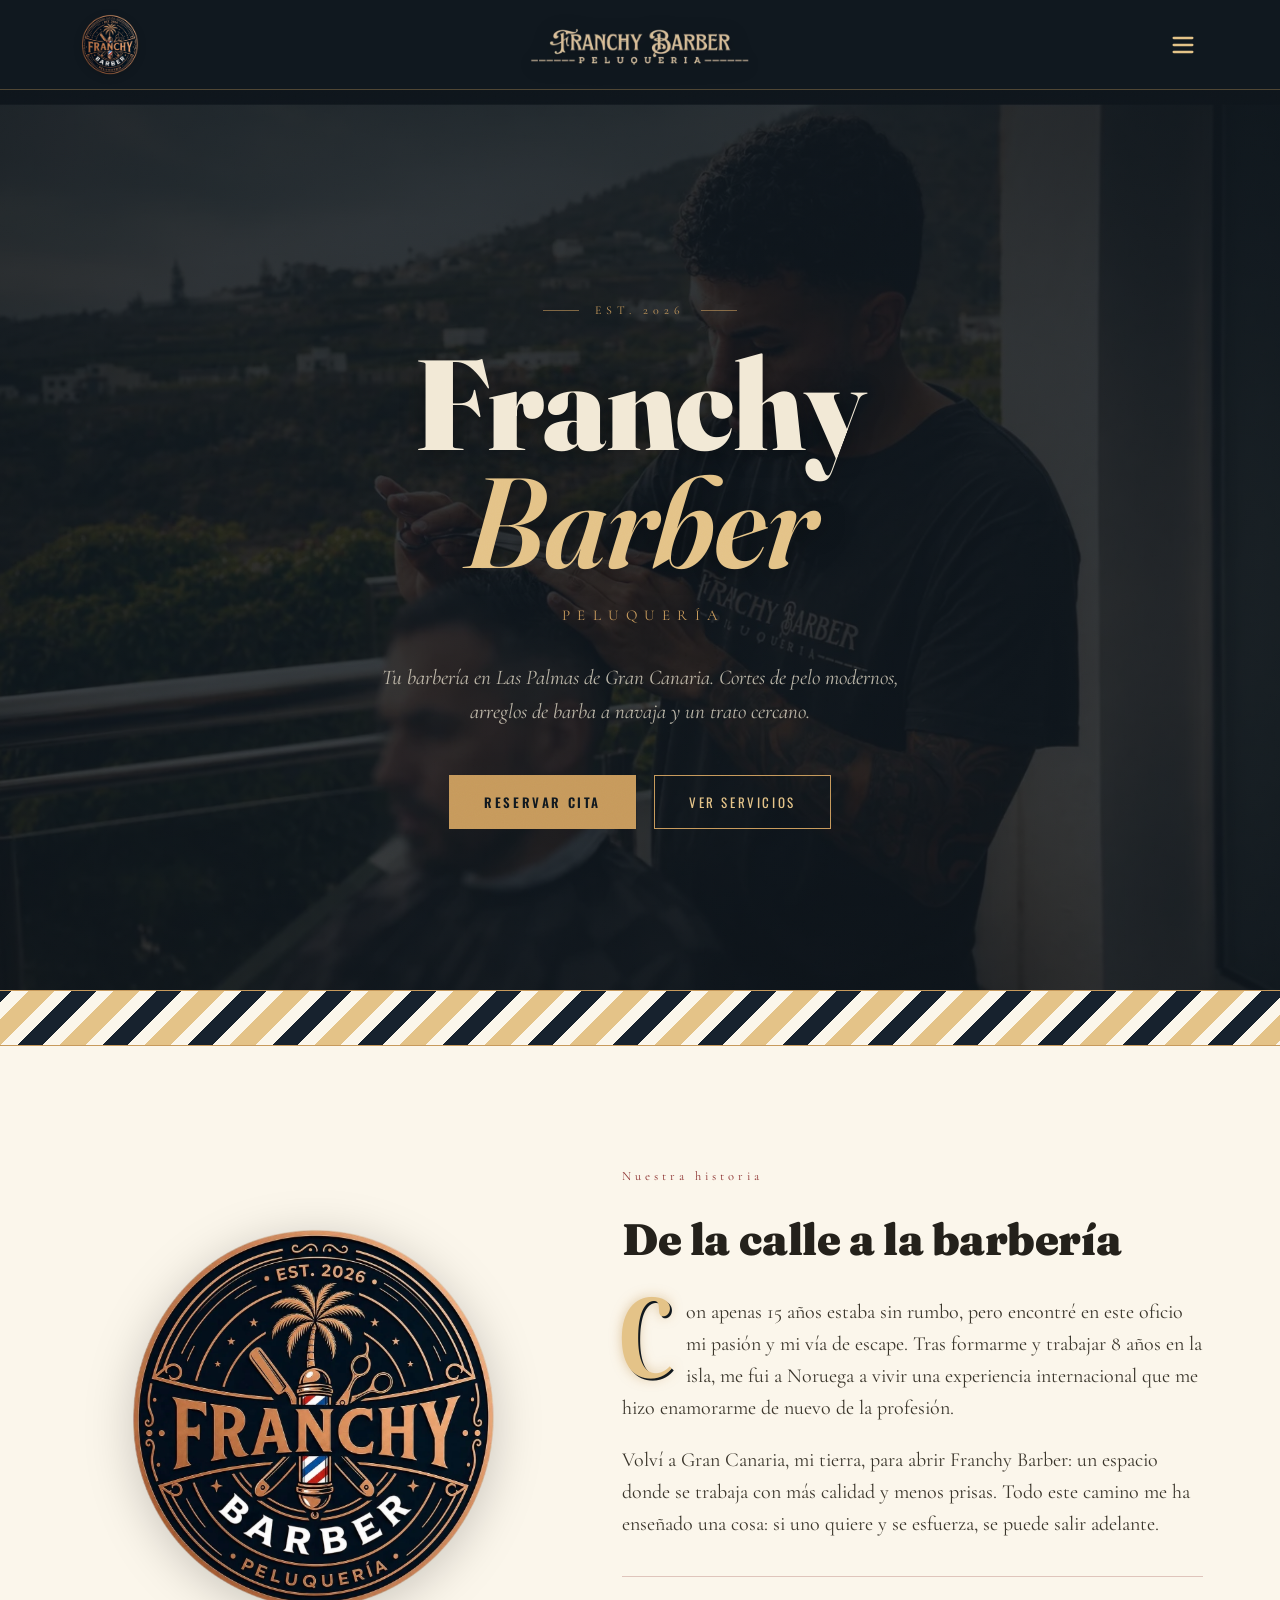
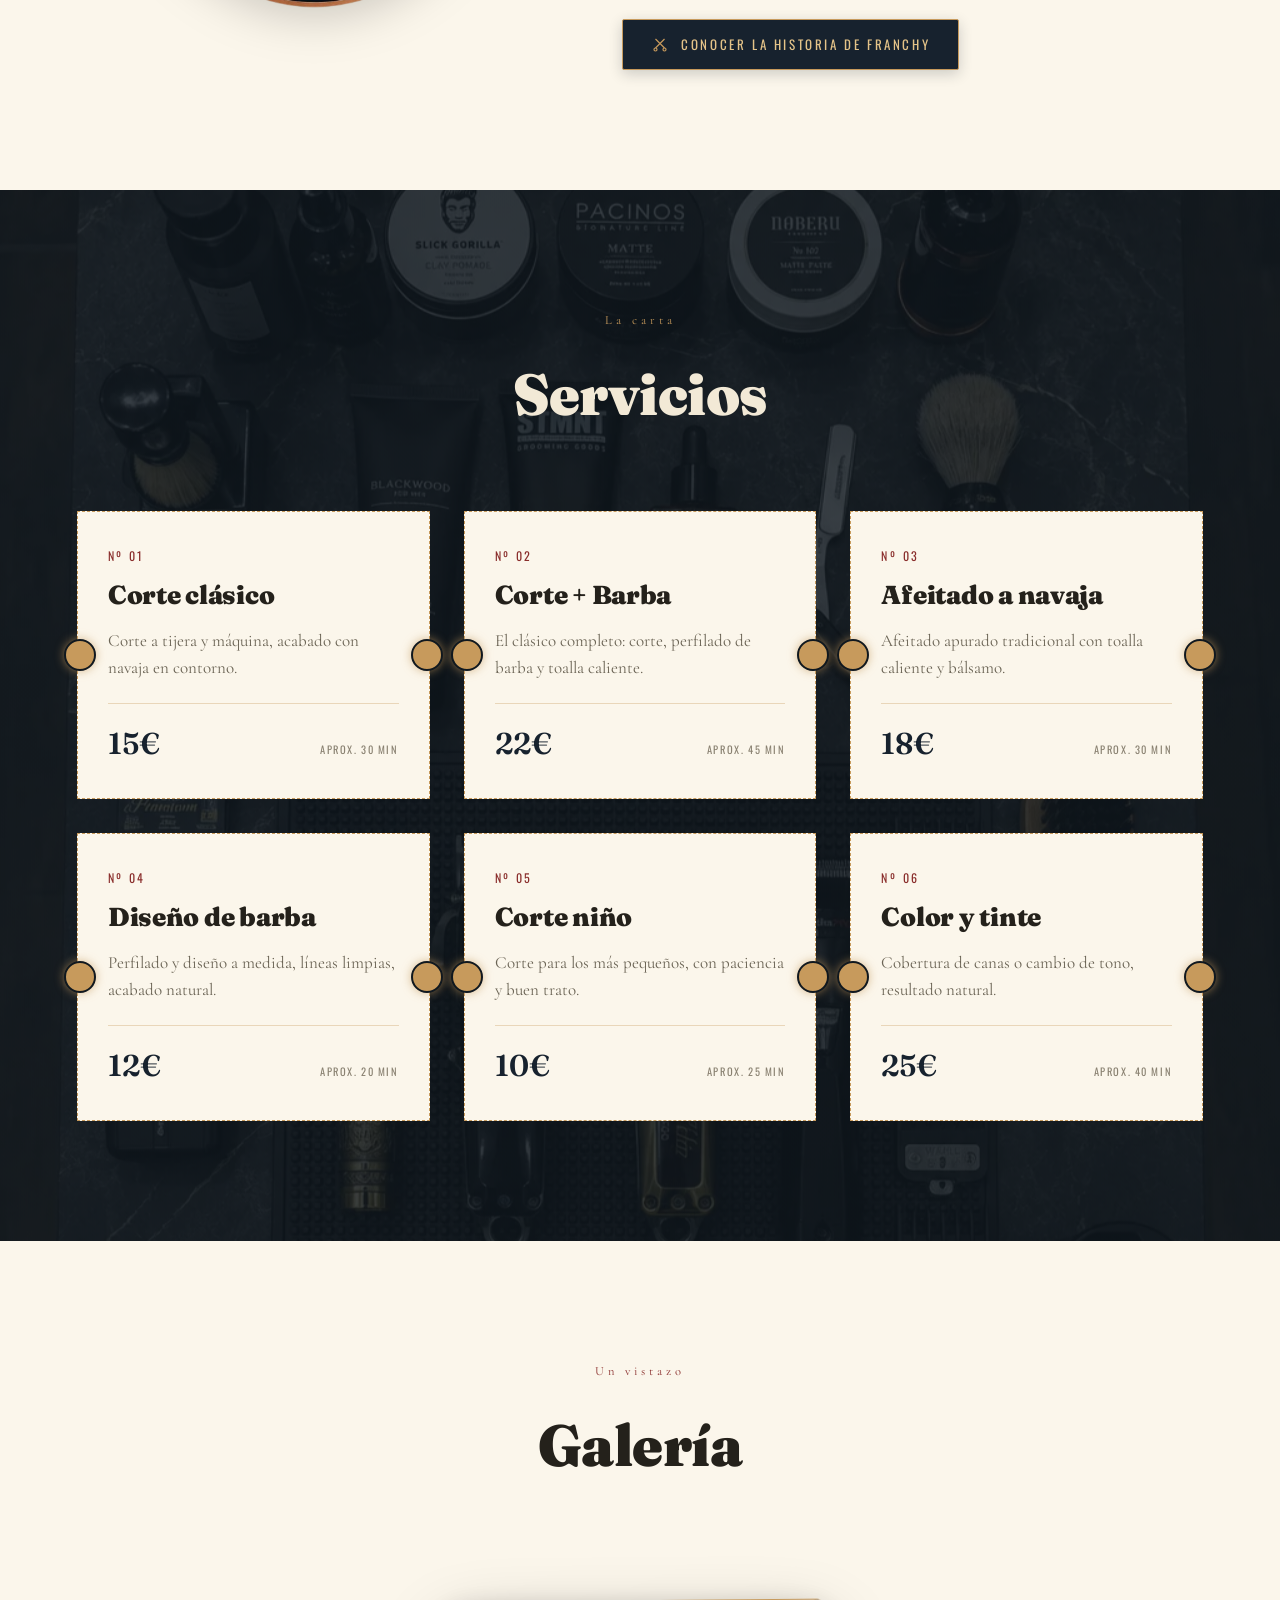
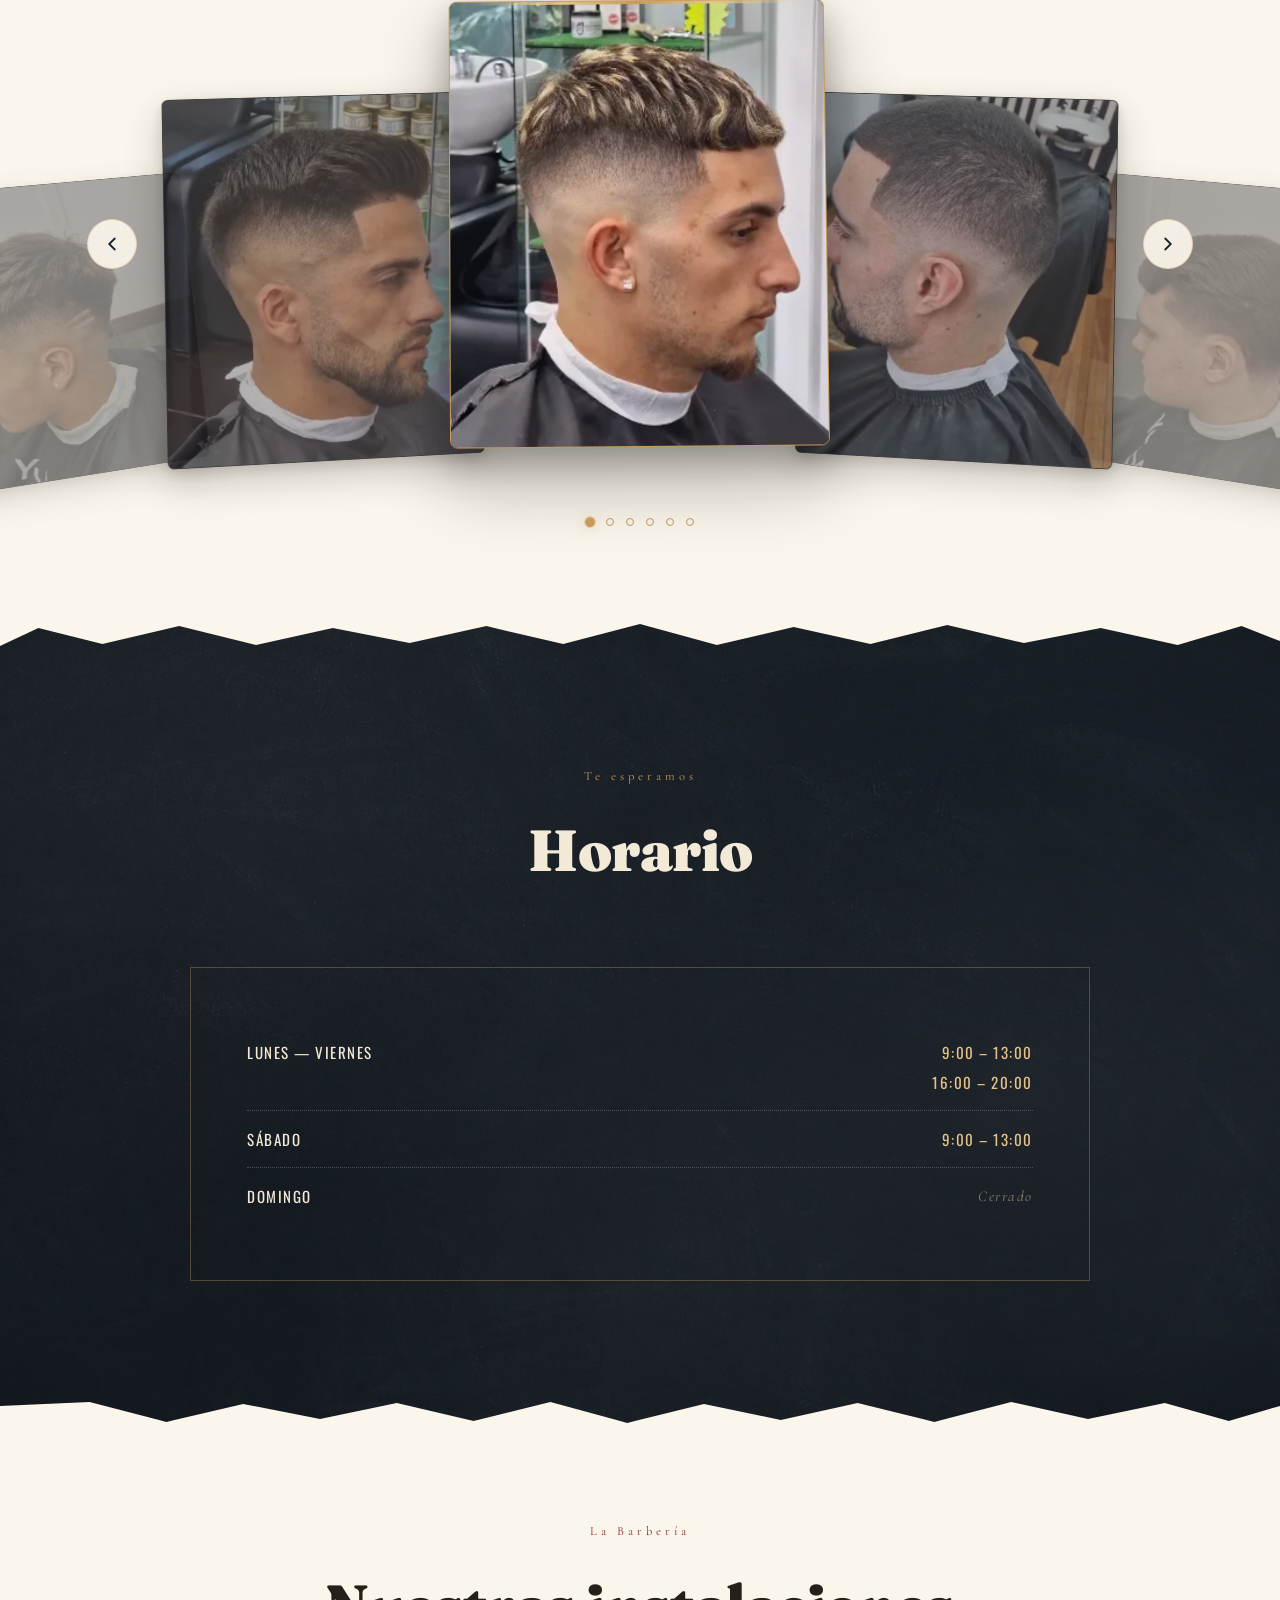
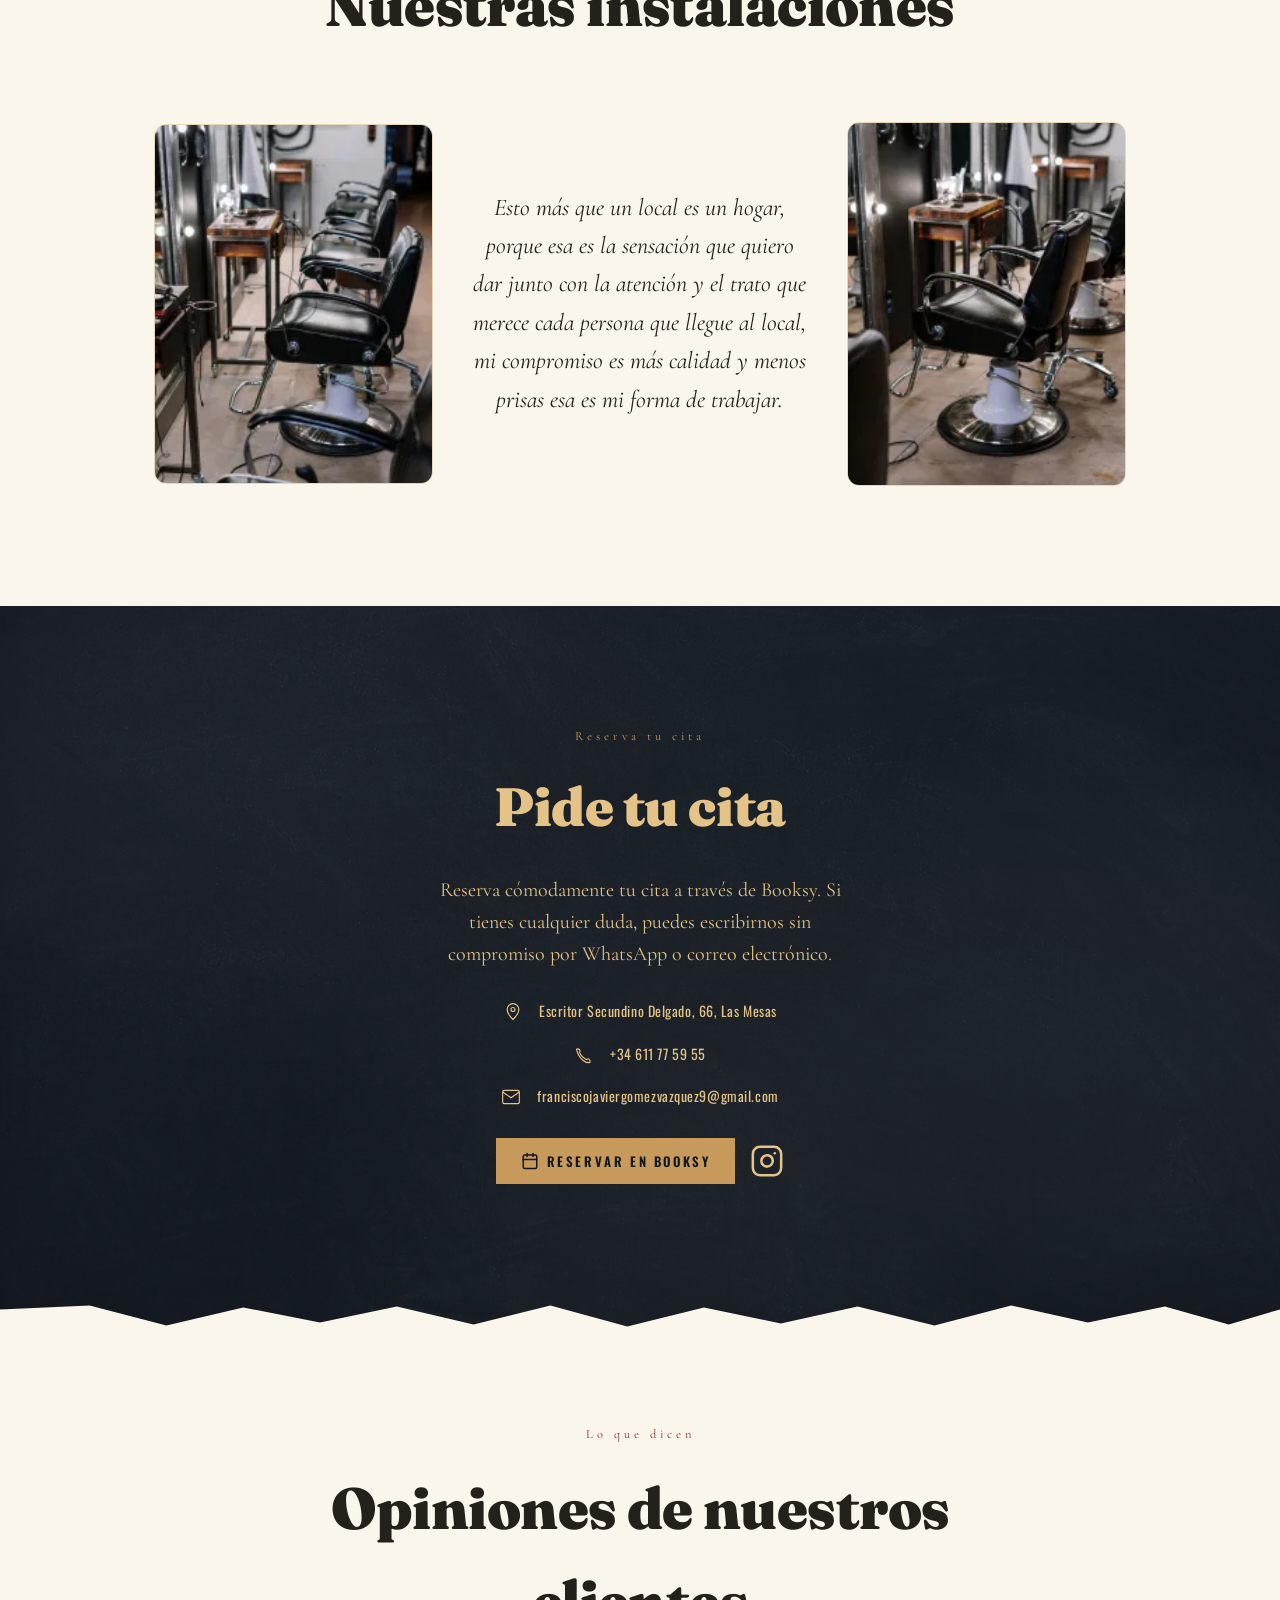
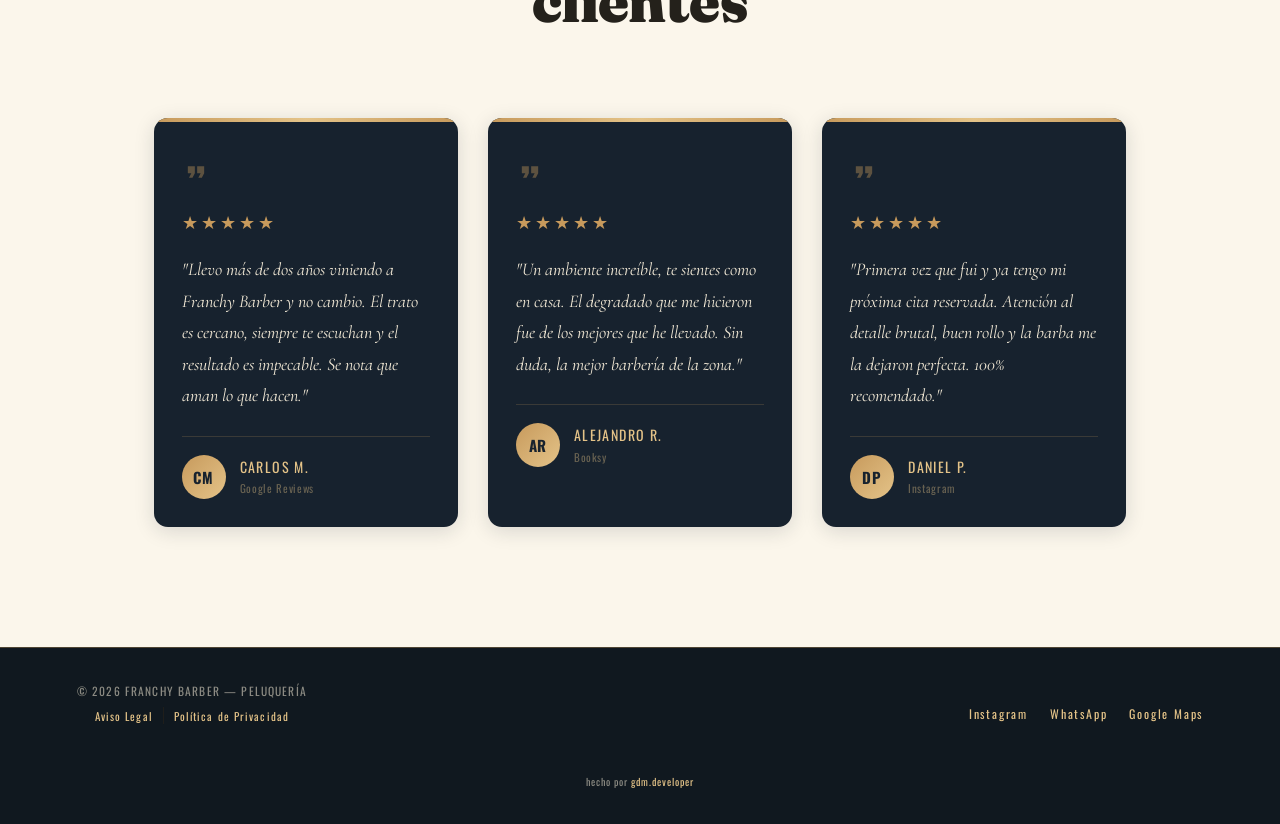
==== index.html @ 607e42ca "Update contact text to properly mention Booksy, WhatsApp and Email" ====
<!DOCTYPE html>
<html lang="es">
<head>
<meta charset="UTF-8">
<meta name="viewport" content="width=device-width, initial-scale=1.0">
<title>Franchy Barber — Peluquería</title>
<link rel="icon" type="image/webp" href="img/logo.webp">
<link rel="preconnect" href="https://fonts.googleapis.com">
<link href="https://fonts.googleapis.com/css2?family=Fraunces:ital,opsz,wght@0,9..144,400;0,9..144,600;0,9..144,900;1,9..144,600&family=Oswald:wght@400;500;600;700&family=Cormorant+Garamond:ital,wght@0,400;0,500;0,600;1,400&family=Berkshire+Swash&family=Pinyon+Script&display=swap" rel="stylesheet">
<link rel="stylesheet" href="css/styles.css">
</head>
<body>

<header>
  <div class="header-left">
    <a href="#" class="logo-link">
      <img src="img/logo.webp" alt="Franchy Barber Logo" class="header-logo">
    </a>
  </div>
  <div class="header-center">
    <img src="img/letrero.webp" alt="Franchy Barber" class="header-letrero">
  </div>
  <div class="header-right">
    <nav class="desktop-nav">
      <ul>
        <li><a href="#nosotros">Nosotros</a></li>
        <li><a href="historia.html">Historia</a></li>
        <li><a href="#servicios">Servicios</a></li>
        <li><a href="#galeria">Galería</a></li>
        <li><a href="#horario">Horario</a></li>
        <li><a href="https://franchybarber.booksy.com/a/" target="_blank" class="nav-cta">Reservar</a></li>
      </ul>
    </nav>
    <button class="nav-toggle" aria-label="Abrir menú">
      <svg class="hamburger-icon" viewBox="0 0 24 24" fill="none" stroke="currentColor" stroke-width="2" stroke-linecap="round">
        <line class="line-top" x1="4" y1="6" x2="20" y2="6"></line>
        <line class="line-mid" x1="4" y1="12" x2="20" y2="12"></line>
        <line class="line-bot" x1="4" y1="18" x2="20" y2="18"></line>
      </svg>
    </button>
  </div>
</header>

<div class="mobile-menu-overlay">
  <nav class="mobile-menu-nav">
    <ul>
      <li><a href="#">Inicio</a></li>
      <li><a href="#nosotros">Nosotros</a></li>
      <li><a href="historia.html">Historia</a></li>
      <li><a href="#servicios">Servicios</a></li>
      <li><a href="#galeria">Galería</a></li>
      <li><a href="#horario">Horario</a></li>
      <li><a href="https://franchybarber.booksy.com/a/" target="_blank" class="nav-cta">Reservar</a></li>
    </ul>
  </nav>
</div>

<!-- HERO -->
<section class="hero chalk-bg">
  <div class="est">EST. 2026</div>
  <h1>Franchy<br><em>Barber</em></h1>
  <p class="sub">PELUQUERÍA</p>
  <p class="hero-tagline">Tu barbería en Las Palmas de Gran Canaria. Cortes de pelo modernos, arreglos de barba a navaja y un trato cercano.</p>
  <div class="hero-ctas">
    <a href="https://franchybarber.booksy.com/a/" target="_blank" class="btn btn-solid">Reservar cita</a>
    <a href="#servicios" class="btn btn-outline">Ver servicios</a>
  </div>
</section>

<div class="pole-divider" role="presentation"></div>

<!-- NOSOTROS -->
<section id="nosotros">
  <div class="about-wrap">
    <div class="badge-circle">
      <img src="img/logo.webp" alt="Franchy Barber Logo" class="about-logo">
    </div>
    <div class="about-text">
      <span class="eyebrow">Nuestra historia</span>
      <h2 style="font-size:clamp(30px,4vw,44px); margin-bottom:22px; color:var(--ink);">De la calle a la barbería</h2>
      <p>Con apenas 15 años estaba sin rumbo, pero encontré en este oficio mi pasión y mi vía de escape. Tras formarme y trabajar 8 años en la isla, me fui a Noruega a vivir una experiencia internacional que me hizo enamorarme de nuevo de la profesión.</p>
      <p>Volví a Gran Canaria, mi tierra, para abrir Franchy Barber: un espacio donde se trabaja con más calidad y menos prisas. Todo este camino me ha enseñado una cosa: si uno quiere y se esfuerza, se puede salir adelante.</p>
      <div class="about-cta-wrap">
        <a href="historia.html" class="btn btn-barber">
          <svg viewBox="0 0 24 24" fill="none" stroke="currentColor" stroke-width="1.6"><path d="M6 4 L18 16 M18 4 L6 16" /><circle cx="6" cy="18" r="2"/><circle cx="18" cy="18" r="2"/></svg>
          Conocer la Historia de Franchy
        </a>
      </div>
    </div>
  </div>
</section>


<!-- SERVICIOS -->
<section id="servicios" class="on-navy">
  <div class="servicios-parallax-bg"></div>
  <div class="section-head">
    <span class="eyebrow">La carta</span>
    <h2>Servicios</h2>
  </div>
  <div class="services-grid">

    <div class="ticket">
      <span class="num">Nº 01</span>
      <h3>Corte clásico</h3>
      <p>Corte a tijera y máquina, acabado con navaja en contorno.</p>
      <div class="price"><span class="amount">15€</span><span class="from">Aprox. 30 min</span></div>
    </div>

    <div class="ticket">
      <span class="num">Nº 02</span>
      <h3>Corte + Barba</h3>
      <p>El clásico completo: corte, perfilado de barba y toalla caliente.</p>
      <div class="price"><span class="amount">22€</span><span class="from">Aprox. 45 min</span></div>
    </div>

    <div class="ticket">
      <span class="num">Nº 03</span>
      <h3>Afeitado a navaja</h3>
      <p>Afeitado apurado tradicional con toalla caliente y bálsamo.</p>
      <div class="price"><span class="amount">18€</span><span class="from">Aprox. 30 min</span></div>
    </div>

    <div class="ticket">
      <span class="num">Nº 04</span>
      <h3>Diseño de barba</h3>
      <p>Perfilado y diseño a medida, líneas limpias, acabado natural.</p>
      <div class="price"><span class="amount">12€</span><span class="from">Aprox. 20 min</span></div>
    </div>

    <div class="ticket">
      <span class="num">Nº 05</span>
      <h3>Corte niño</h3>
      <p>Corte para los más pequeños, con paciencia y buen trato.</p>
      <div class="price"><span class="amount">10€</span><span class="from">Aprox. 25 min</span></div>
    </div>

    <div class="ticket">
      <span class="num">Nº 06</span>
      <h3>Color y tinte</h3>
      <p>Cobertura de canas o cambio de tono, resultado natural.</p>
      <div class="price"><span class="amount">25€</span><span class="from">Aprox. 40 min</span></div>
    </div>

  </div>
</section>

<!-- GALERÍA — CARRUSEL 3D DIAGONAL -->
<section id="galeria">
  <div class="section-head">
    <span class="eyebrow">Un vistazo</span>
    <h2>Galería</h2>
  </div>
  <div class="carousel-wrapper">
    <div class="carousel-scene">
      <!-- Reemplaza cada src con la ruta de tu imagen real -->
      <div class="carousel-card"><div class="card-inner"><img src="img/1.webp" alt="Corte degradado profesional"></div></div>
      <div class="carousel-card"><div class="card-inner"><img src="img/2.webp" alt="Afeitado clásico a navaja"></div></div>
      <div class="carousel-card"><div class="card-inner"><img src="img/3.webp" alt="Interior de la barbería"></div></div>
      <div class="carousel-card"><div class="card-inner"><img src="img/4.webp" alt="Trabajo de tijera y peine"></div></div>
      <div class="carousel-card"><div class="card-inner"><img src="img/5.webp" alt="Herramientas de barbero"></div></div>
      <div class="carousel-card"><div class="card-inner"><img src="img/6.webp" alt="Tratamiento con toalla caliente"></div></div>
    </div>
    <button class="carousel-btn carousel-prev" aria-label="Imagen anterior">
      <svg viewBox="0 0 24 24" fill="none" stroke="currentColor" stroke-width="2" stroke-linecap="round"><polyline points="15 18 9 12 15 6"/></svg>
    </button>
    <button class="carousel-btn carousel-next" aria-label="Imagen siguiente">
      <svg viewBox="0 0 24 24" fill="none" stroke="currentColor" stroke-width="2" stroke-linecap="round"><polyline points="9 6 15 12 9 18"/></svg>
    </button>
    <div class="carousel-dots"></div>
  </div>
</section>

<!-- HORARIO -->
<section id="horario" class="bg-pizarra on-navy">
  <div class="section-head">
    <span class="eyebrow">Te esperamos</span>
    <h2>Horario</h2>
  </div>
  <div class="board-wrap">
    <div class="board-row">
      <span class="day">Lunes — Viernes</span>
      <div class="time-slots">
        <span class="time">9:00 – 13:00</span>
        <span class="time">16:00 – 20:00</span>
      </div>
    </div>
    <div class="board-row">
      <span class="day">Sábado</span>
      <div class="time-slots">
        <span class="time">9:00 – 13:00</span>
      </div>
    </div>
    <div class="board-row closed">
      <span class="day">Domingo</span>
      <div class="time-slots">
        <span class="time">Cerrado</span>
      </div>
    </div>
  </div>
</section>

<!-- INSTALACIONES -->
<section id="instalaciones">
  <div class="section-head">
    <span class="eyebrow">La Barbería</span>
    <h2>Nuestras instalaciones</h2>
  </div>
  <div class="instalaciones-wrap-three-col">
    <div class="instalaciones-img-wrapper">
      <img src="img/local1.webp" alt="Instalaciones de la barbería - Vista 1" loading="lazy">
    </div>
    <div class="instalaciones-text-col">
      <p class="instalaciones-text">
        Esto más que un local es un hogar, porque esa es la sensación que quiero dar junto con la atención y el trato que merece cada persona que llegue al local, mi compromiso es más calidad y menos prisas esa es mi forma de trabajar.
      </p>
    </div>
    <div class="instalaciones-img-wrapper">
      <img src="img/local2.webp" alt="Instalaciones de la barbería - Vista 2" loading="lazy">
    </div>
  </div>
</section>

<!-- CONTACTO -->
<section id="contacto" class="bg-pizarra on-navy">
  <div class="contact-wrap centered-contact">
    <div class="contact-info">
      <span class="eyebrow">Reserva tu cita</span>
      <h2>Pide tu cita</h2>
      <p>Reserva cómodamente tu cita a través de Booksy. Si tienes cualquier duda, puedes escribirnos sin compromiso por WhatsApp o correo electrónico.</p>
      <ul class="contact-list">
        <li>
          <svg viewBox="0 0 24 24" fill="none" stroke="currentColor" stroke-width="1.4"><path d="M12 21 C12 21, 5 14, 5 9 A7 7 0 0 1 19 9 C19 14, 12 21, 12 21 Z"/><circle cx="12" cy="9" r="2.4"/></svg>
          <a href="https://www.google.com/maps/search/?api=1&query=Escritor+Secundino+Delgado,+66,+Las+Mesas,+Las+Palmas+de+Gran+Canaria" target="_blank" rel="noopener">Escritor Secundino Delgado, 66, Las Mesas</a>
        </li>
        <li>
          <svg viewBox="0 0 24 24" fill="none" stroke="currentColor" stroke-width="1.4"><path d="M3 5 C3 5, 5 4, 7 6 C8 7, 6 9, 7 10 C8 12, 12 16, 14 17 C15 18, 17 16, 18 17 C20 19, 19 21, 19 21 C15 22, 6 18, 3 5 Z"/></svg>
          <a href="tel:+34611775955">+34 611 77 59 55</a>
        </li>
        <li>
          <svg viewBox="0 0 24 24" fill="none" stroke="currentColor" stroke-width="1.4"><rect x="2" y="4" width="20" height="16" rx="2"/><path d="M2 6 L12 13 L22 6"/></svg>
          <a href="mailto:franciscojaviergomezvazquez9@gmail.com">franciscojaviergomezvazquez9@gmail.com</a>
        </li>
      </ul>
      <div class="contact-actions">
        <a href="https://franchybarber.booksy.com/a/" target="_blank" class="btn btn-solid">
          <svg viewBox="0 0 24 24" fill="none" stroke="currentColor" stroke-width="2" stroke-linecap="round" stroke-linejoin="round"><rect x="3" y="4" width="18" height="18" rx="2" ry="2"/><line x1="16" y1="2" x2="16" y2="6"/><line x1="8" y1="2" x2="8" y2="6"/><line x1="3" y1="10" x2="21" y2="10"/></svg>
          Reservar en Booksy
        </a>
        <a href="https://instagram.com/franchybarberr" target="_blank" class="contact-ig-link" aria-label="Instagram">
          <svg viewBox="0 0 24 24" fill="none" stroke="currentColor" stroke-width="1.8" stroke-linecap="round" stroke-linejoin="round"><rect x="2" y="2" width="20" height="20" rx="5" ry="5"/><path d="M16 11.37A4 4 0 1 1 12.63 8 4 4 0 0 1 16 11.37z"/><line x1="17.5" y1="6.5" x2="17.51" y2="6.5"/></svg>
        </a>
      </div>
    </div>
  </div>
</section>

<!-- OPINIONES -->
<section id="opiniones">
  <div class="section-head">
    <span class="eyebrow">Lo que dicen</span>
    <h2>Opiniones de nuestros clientes</h2>
  </div>
  <div class="reviews-grid">

    <div class="review-card">
      <div class="review-card-stripe"></div>
      <div class="review-quote-icon">
        <svg viewBox="0 0 24 24" fill="currentColor"><path d="M6 17h3l2-4V7H5v6h3zm8 0h3l2-4V7h-6v6h3z"/></svg>
      </div>
      <div class="review-stars">★★★★★</div>
      <p class="review-text">"Llevo más de dos años viniendo a Franchy Barber y no cambio. El trato es cercano, siempre te escuchan y el resultado es impecable. Se nota que aman lo que hacen."</p>
      <div class="review-footer">
        <div class="review-avatar">CM</div>
        <div>
          <span class="review-author">Carlos M.</span>
          <span class="review-source">Google Reviews</span>
        </div>
      </div>
    </div>

    <div class="review-card">
      <div class="review-card-stripe"></div>
      <div class="review-quote-icon">
        <svg viewBox="0 0 24 24" fill="currentColor"><path d="M6 17h3l2-4V7H5v6h3zm8 0h3l2-4V7h-6v6h3z"/></svg>
      </div>
      <div class="review-stars">★★★★★</div>
      <p class="review-text">"Un ambiente increíble, te sientes como en casa. El degradado que me hicieron fue de los mejores que he llevado. Sin duda, la mejor barbería de la zona."</p>
      <div class="review-footer">
        <div class="review-avatar">AR</div>
        <div>
          <span class="review-author">Alejandro R.</span>
          <span class="review-source">Booksy</span>
        </div>
      </div>
    </div>

    <div class="review-card">
      <div class="review-card-stripe"></div>
      <div class="review-quote-icon">
        <svg viewBox="0 0 24 24" fill="currentColor"><path d="M6 17h3l2-4V7H5v6h3zm8 0h3l2-4V7h-6v6h3z"/></svg>
      </div>
      <div class="review-stars">★★★★★</div>
      <p class="review-text">"Primera vez que fui y ya tengo mi próxima cita reservada. Atención al detalle brutal, buen rollo y la barba me la dejaron perfecta. 100% recomendado."</p>
      <div class="review-footer">
        <div class="review-avatar">DP</div>
        <div>
          <span class="review-author">Daniel P.</span>
          <span class="review-source">Instagram</span>
        </div>
      </div>
    </div>

  </div>
</section>


<footer>
  <div class="footer-legal">
    <p>© 2026 FRANCHY BARBER — PELUQUERÍA</p>
    <div class="legal-links">
      <a href="aviso-legal.html">Aviso Legal</a> | 
      <a href="privacidad.html">Política de Privacidad</a>
    </div>
  </div>
  <div class="social-row">
    <a href="https://instagram.com/franchybarberr" target="_blank">Instagram</a>
    <a href="#">WhatsApp</a>
    <a href="#">Google Maps</a>
  </div>
  <p class="credit">hecho por <a href="https://guillediaz6.github.io/portfolio" target="_blank">gdm.developer</a></p>
</footer>
<script src="js/main.js"></script>
</body>
</html>
---- css/styles.css ----
:root{
    --navy: #17222E;
    --navy-deep: #10181F;
    --cream: #F2E9D6;
    --paper: #FBF6EB;
    --gold: #C79A5C;
    --gold-light: #E4C388;
    --red: #8A2E2C;
    --ink: #24211B;
    --line: rgba(199,154,92,0.35);
  }

  *{box-sizing:border-box; margin:0; padding:0;}

  html {
    scroll-behavior: smooth;
    overflow-x: hidden;
    width: 100%;
    max-width: 100vw;
  }

  body {
    background: var(--paper);
    color: var(--ink);
    font-family: 'Cormorant Garamond', serif;
    font-size: 19px;
    line-height: 1.6;
    overflow-x: hidden;
    overflow-wrap: break-word;
    width: 100%;
    max-width: 100vw;
  }

  h1,h2,h3, .display{
    font-family:'Fraunces', serif;
    font-weight:900;
    letter-spacing:-0.01em;
  }

  .label{
    font-family:'Oswald', sans-serif;
    text-transform:uppercase;
    letter-spacing:0.28em;
    font-weight:500;
  }

  a{color:inherit; text-decoration:none;}

  img{max-width:100%; display:block;}

  /* ===================== TEXTURE ===================== */
  .chalk-bg{
    background-color:var(--navy);
    background-image:
      radial-gradient(ellipse at 20% 20%, rgba(255,255,255,0.035), transparent 45%),
      radial-gradient(ellipse at 80% 60%, rgba(255,255,255,0.03), transparent 50%),
      radial-gradient(ellipse at 50% 90%, rgba(255,255,255,0.025), transparent 40%);
    position:relative;
  }
  .chalk-bg::before{
    content:"";
    position:absolute; inset:0;
    background-image:url("data:image/svg+xml,%3Csvg xmlns='http://www.w3.org/2000/svg' width='200' height='200'%3E%3Cfilter id='n'%3E%3CfeTurbulence type='fractalNoise' baseFrequency='0.9' numOctaves='2' stitchTiles='stitch'/%3E%3C/filter%3E%3Crect width='100%25' height='100%25' filter='url(%23n)' opacity='0.05'/%3E%3C/svg%3E");
    pointer-events:none;
    mix-blend-mode:overlay;
  }

  /* ===================== NAV ===================== */
  header {
    position: relative;
    display: flex;
    justify-content: space-between;
    align-items: center;
    padding: 12px 6vw;
    background: rgba(16, 24, 31, 1);
    border-bottom: 1px solid var(--line);
  }
  .header-left {
    display: flex;
    align-items: center;
    justify-content: flex-start;
  }
  .header-logo {
    height: 65px;
    width: auto;
    object-fit: contain;
    filter: drop-shadow(0 2px 4px rgba(0,0,0,0.15));
  }
  .header-center {
    position: absolute;
    left: 50%;
    top: 50%;
    transform: translate(-50%, -50%);
    display: flex;
    align-items: center;
    justify-content: center;
    pointer-events: none;
    z-index: 10;
  }
  .header-letrero {
    height: 270px;
    width: auto;
    object-fit: contain;
    filter: drop-shadow(0 4px 10px rgba(0,0,0,0.35));
  }
  .header-right {
    display: flex;
    align-items: center;
    justify-content: flex-end;
  }
  .desktop-nav {
    display: none;
  }
  nav ul {
    list-style: none;
    display: flex;
    gap: 28px;
    align-items: center;
  }
  nav a {
    font-family: 'Oswald', sans-serif;
    font-size: 12.5px;
    letter-spacing: 0.18em;
    text-transform: uppercase;
    color: var(--cream);
    opacity: 0.85;
    position: relative;
    padding-bottom: 4px;
    transition: opacity 0.25s ease;
  }
  nav a::after {
    content: "";
    position: absolute; left: 0; right: 0; bottom: 0;
    height: 1px; background: var(--gold);
    transform: scaleX(0); transform-origin: left;
    transition: transform .25s ease;
  }
  nav a:hover { opacity: 1; }
  nav a:hover::after { transform: scaleX(1); }
  .nav-cta {
    border: 1px solid var(--gold);
    padding: 8px 18px;
    color: var(--gold-light) !important;
    font-size: 12px !important;
  }
  
  .nav-toggle {
    display: flex;
    background: none;
    border: none;
    cursor: pointer;
    color: var(--gold-light);
    padding: 6px;
    align-items: center;
    justify-content: center;
    transition: color 0.3s ease;
    z-index: 110;
  }
  .nav-toggle:hover {
    color: var(--gold);
  }
  .hamburger-icon {
    width: 28px;
    height: 28px;
  }
  .hamburger-icon line {
    transition: transform 0.3s ease, opacity 0.3s ease;
    transform-origin: center;
  }
  .nav-toggle.active .line-top {
    transform: translateY(6px) rotate(45deg);
  }
  .nav-toggle.active .line-mid {
    opacity: 0;
  }
  .nav-toggle.active .line-bot {
    transform: translateY(-6px) rotate(-45deg);
  }

  /* Mobile menu overlay */
  .mobile-menu-overlay {
    position: fixed;
    top: 0; left: 0; width: 100%; height: 100vh;
    background: rgba(16, 24, 31, 0.98);
    z-index: 105;
    display: flex;
    flex-direction: column;
    align-items: center;
    justify-content: center;
    opacity: 0;
    visibility: hidden;
    transition: opacity 0.4s ease, visibility 0.4s ease;
  }
  .mobile-menu-overlay.active {
    opacity: 1;
    visibility: visible;
  }
  .mobile-menu-nav ul {
    list-style: none;
    text-align: center;
    display: flex;
    flex-direction: column;
    gap: 28px;
  }
  .mobile-menu-nav a {
    font-family: 'Fraunces', serif;
    font-size: 28px;
    font-weight: 600;
    color: var(--cream);
    letter-spacing: 0.05em;
    transition: color 0.3s ease, transform 0.3s ease;
    display: inline-block;
  }
  .mobile-menu-nav a:hover {
    color: var(--gold);
    transform: scale(1.05);
  }
  .mobile-menu-nav .nav-cta {
    border: 1px solid var(--gold);
    padding: 10px 28px;
    font-family: 'Oswald', sans-serif;
    font-size: 14px !important;
    letter-spacing: 0.2em;
    color: var(--gold-light) !important;
  }
  body.menu-open {
    overflow: hidden;
  }

  /* ===================== HERO ===================== */
  .hero{
    min-height:100vh;
    display:flex; flex-direction:column;
    align-items:center; justify-content:center;
    text-align:center;
    padding:140px 6vw 90px;
    position:relative;
    background-image: linear-gradient(to bottom, rgba(16, 24, 31, 0.88), rgba(16, 24, 31, 0.82)), url('../img/nuevaportada.webp') !important;
    background-size: cover !important;
    background-position: center !important;
    background-repeat: no-repeat !important;
  }
  .hero .est{
    color:var(--gold);
    font-size:12px;
    letter-spacing:0.4em;
    margin-bottom:26px;
    display:flex; align-items:center; gap:16px;
  }
  .hero .est::before, .hero .est::after{
    content:"";
    width:36px; height:1px; background:var(--gold);
    opacity:0.6;
  }
  .hero-palm{
    width:120px; height:120px;
    margin-bottom:10px;
    color:var(--gold);
    opacity:0.9;
  }
  .hero h1{
    color:var(--cream);
    font-size:clamp(52px, 10vw, 128px);
    line-height:0.92;
    text-shadow:0 2px 24px rgba(0,0,0,0.4);
  }
  .hero h1 em{
    font-style:italic;
    font-weight:600;
    color:var(--gold-light);
  }
  .hero .sub{
    margin-top:22px;
    color:var(--gold);
    font-size:15px;
    letter-spacing:0.5em;
    padding-left:0.5em;
  }
  .hero-tagline{
    max-width:520px;
    margin:34px auto 0;
    color:rgba(242,233,214,0.75);
    font-size:21px;
    font-style:italic;
  }
  .hero-ctas{
    margin-top:46px;
    display:flex; gap:18px; flex-wrap:wrap; justify-content:center;
  }
  .btn{
    font-family:'Oswald', sans-serif;
    font-size:13px;
    letter-spacing:0.2em;
    text-transform:uppercase;
    padding:16px 34px;
    display:inline-block;
    transition:all .25s ease;
    border:1px solid transparent;
  }
  .btn-solid{
    background:var(--gold);
    color:var(--navy-deep);
    font-weight:600;
  }
  .btn-solid:hover{background:var(--gold-light);}
  .btn-outline{
    border-color:var(--gold);
    color:var(--gold-light);
  }
  .btn-outline:hover{background:rgba(199,154,92,0.1);}

  .btn-barber {
    background: var(--navy);
    color: var(--gold-light);
    border: 1.5px solid var(--gold);
    padding: 14px 28px;
    font-family: 'Oswald', sans-serif;
    font-size: 13px;
    letter-spacing: 0.2em;
    text-transform: uppercase;
    display: inline-flex;
    align-items: center;
    gap: 12px;
    margin-top: 14px;
    cursor: pointer;
    border-radius: 2px;
    box-shadow: 0 4px 14px rgba(23, 34, 46, 0.2);
  }
  .btn-barber svg {
    width: 18px;
    height: 18px;
    color: var(--gold);
  }

  /* ===================== HISTORIA DE FRANCHY ===================== */
  #historia-franchy {
    border-top: 1px solid var(--line);
    border-bottom: 1px solid var(--line);
  }
  .historia-wrap {
    max-width: 1180px;
    margin: 0 auto;
  }
  .historia-head {
    text-align: center;
    max-width: 720px;
    margin: 0 auto 60px;
  }
  .historia-head h2 {
    font-size: clamp(34px, 5vw, 54px);
    color: var(--cream);
    margin-bottom: 16px;
  }
  .historia-subtitle {
    font-size: 20px;
    color: rgba(242, 233, 214, 0.75);
    font-style: italic;
  }
  .historia-grid {
    display: grid;
    grid-template-columns: repeat(3, 1fr);
    gap: 32px;
  }
  .historia-card {
    background: rgba(16, 24, 31, 0.7);
    border: 1px solid var(--line);
    padding: 40px 30px;
    border-radius: 4px;
    transition: transform 0.3s ease, border-color 0.3s ease, box-shadow 0.3s ease;
  }
  .historia-card:hover {
    transform: translateY(-6px);
    border-color: var(--gold);
    box-shadow: 0 10px 28px rgba(0,0,0,0.4);
  }
  .historia-icon {
    width: 54px;
    height: 54px;
    border-radius: 50%;
    background: rgba(199, 154, 92, 0.12);
    border: 1px solid var(--gold);
    display: flex;
    align-items: center;
    justify-content: center;
    margin-bottom: 22px;
    color: var(--gold);
  }
  .historia-icon svg {
    width: 26px;
    height: 26px;
  }
  .historia-card h3 {
    font-size: 24px;
    color: var(--cream);
    margin-bottom: 14px;
  }
  .historia-card p {
    font-size: 17px;
    color: rgba(242, 233, 214, 0.75);
    line-height: 1.6;
  }

  .scroll-cue{
    position:absolute; bottom:36px; left:50%; transform:translateX(-50%);
    color:var(--gold);
    opacity:0.7;
    animation:bob 2.2s ease-in-out infinite;
  }
  @keyframes bob{
    0%,100%{transform:translate(-50%,0);}
    50%{transform:translate(-50%,10px);}
  }

  /* ===================== POLE DIVIDER (signature) ===================== */
  .pole-divider{
    height:56px;
    background:repeating-linear-gradient(
      -45deg,
      var(--gold-light) 0 18px,
      var(--paper) 18px 30px,
      var(--navy) 30px 48px,
      var(--paper) 48px 60px
    );
    background-size:170px 100%;
    animation:pole-scroll 6s linear infinite;
    border-top:1px solid var(--gold);
    border-bottom:1px solid var(--gold);
  }
  @keyframes pole-scroll{
    from{background-position:0 0;}
    to{background-position:170px 0;}
  }
  @media (prefers-reduced-motion: reduce){
    .pole-divider{animation:none;}
    .scroll-cue{animation:none;}
  }

  /* ===================== SECTION SHELL ===================== */
  section{
    padding:120px 6vw;
    position:relative;
  }
  .eyebrow{
    color:var(--red);
    font-size:12.5px;
    letter-spacing:0.32em;
    margin-bottom:18px;
    display:block;
  }
  .section-head{
    max-width:640px;
    margin:0 auto 70px;
    text-align:center;
  }
  .section-head h2{
    font-size:clamp(34px,5vw,58px);
    color:var(--ink);
  }
  .on-navy .eyebrow{color:var(--gold);}
  .on-navy .section-head h2{color:var(--cream);}
  .on-navy{color:var(--cream);}

  /* ===================== NOSOTROS ===================== */
  .about-wrap{
    display:grid;
    grid-template-columns:0.9fr 1.1fr;
    gap:70px;
    max-width:1180px;
    margin:0 auto;
    align-items:center;
  }
  .badge-circle{
    width:100%;
    max-width:440px;
    margin:0 auto;
    display:flex; align-items:center; justify-content:center;
    position:relative;
    background:transparent;
  }
  .badge-circle img{
    width:100%;
    height:auto;
    max-height:420px;
    object-fit:contain;
    filter:drop-shadow(0 8px 24px rgba(0,0,0,0.2));
  }
  .about-text p{margin-bottom:20px; font-size:20px; color:#3b362c;}
  .about-text p:first-of-type::first-letter{
    font-family:'Berkshire Swash', cursive;
    font-size:96px;
    font-weight:normal;
    float:left;
    line-height:0.65;
    margin:6px 16px 0 -4px;
    color:var(--gold-light);
    -webkit-text-stroke: 1.5px var(--navy-deep);
    text-shadow: 
      2px 2px 0px var(--navy-deep),
      0 0 12px rgba(199,154,92,0.55);
  }
  .about-cta-wrap {
    display: flex;
    align-items: center;
    gap: 20px;
    margin-top: 36px;
    padding-top: 28px;
    border-top: 1px solid rgba(140,46,44,0.25);
  }

  /* ===================== SERVICIOS (ticket cards) ===================== */
  #servicios {
    position: relative;
    overflow: hidden;
  }
  .servicios-parallax-bg {
    position: absolute;
    top: -30%;
    bottom: -30%;
    left: 0;
    right: 0;
    z-index: 0;
    background-image: linear-gradient(rgba(16, 24, 31, 0.82), rgba(16, 24, 31, 0.82)), url('../img/fondo.webp');
    background-size: cover;
    background-position: center center;
    background-repeat: no-repeat;
    will-change: transform;
    pointer-events: none;
  }
  #servicios .section-head, #servicios .services-grid {
    position: relative;
    z-index: 1;
  }
  .services-grid{
    display:grid;
    grid-template-columns:repeat(3, 1fr);
    gap:34px;
    max-width:1180px;
    margin:0 auto;
  }
  .ticket{
    background:var(--paper);
    border:1.5px dashed var(--gold);
    padding:34px 30px 30px;
    position:relative;
  }
  .ticket::before, .ticket::after{
    content:"";
    position:absolute;
    width:28px; height:28px;
    background:var(--gold);
    border:2.5px solid var(--navy-deep);
    box-shadow:0 0 10px rgba(199,154,92,0.65);
    border-radius:50%;
    top:50%; transform:translateY(-50%);
  }
  .ticket::before{ left:-14px; }
  .ticket::after{ right:-14px; }
  .ticket .num{
    font-family:'Oswald',sans-serif;
    font-size:12px;
    letter-spacing:0.2em;
    color:var(--red);
    margin-bottom:10px;
    display:block;
  }
  .ticket h3{
    font-size:26px;
    margin-bottom:10px;
    color:var(--ink);
  }
  .ticket p{
    color:#6b6455;
    font-size:17px;
    margin-bottom:22px;
    min-height:52px;
  }
  .ticket .price{
    display:flex; align-items:baseline; justify-content:space-between;
    border-top:1px solid var(--line);
    padding-top:16px;
  }
  .ticket .price .amount{
    font-family:'Fraunces', serif;
    font-size:30px;
    font-weight:600;
    color:var(--navy);
  }
  .ticket .price .from{
    font-family:'Oswald',sans-serif;
    font-size:10.5px;
    letter-spacing:0.15em;
    color:#8a8272;
    text-transform:uppercase;
  }

  /* ===================== GALERÍA — CARRUSEL 3D DIAGONAL ===================== */
  #galeria { overflow: hidden; }
  .carousel-wrapper {
    position: relative;
    max-width: 1300px;
    margin: 0 auto;
  }
  .carousel-scene {
    position: relative;
    perspective: 1200px;
    height: 520px;
    display: flex;
    align-items: center;
    justify-content: center;
    cursor: grab;
    user-select: none;
    -webkit-user-select: none;
  }
  .carousel-scene:active { cursor: grabbing; }

  .carousel-card {
    position: absolute;
    width: 380px;
    height: 450px;
    transition: transform 0.7s cubic-bezier(0.23, 1, 0.32, 1),
                opacity  0.7s cubic-bezier(0.23, 1, 0.32, 1),
                filter   0.7s cubic-bezier(0.23, 1, 0.32, 1);
    transform-origin: center bottom;
    will-change: transform, opacity;
  }
  .card-inner {
    position: relative;
    width: 100%; height: 100%;
    border-radius: 8px;
    overflow: hidden;
    background: var(--navy);
    border: 1px solid rgba(199,154,92,0.2);
    box-shadow:
      0 18px 45px rgba(0,0,0,0.22),
      0 6px 16px rgba(0,0,0,0.14);
    transition: box-shadow 0.7s cubic-bezier(0.23,1,0.32,1),
                border-color 0.7s ease;
  }
  /* Sombra inferior — efecto "carta levantada" */
  .card-inner::after {
    content: '';
    position: absolute;
    bottom: -12px; left: 14%; right: 14%;
    height: 22px;
    background: radial-gradient(ellipse at center, rgba(0,0,0,0.28) 0%, transparent 72%);
    filter: blur(8px);
    z-index: -1;
    pointer-events: none;
  }
  .carousel-card img {
    width: 100%; height: 100%;
    object-fit: cover;
    display: block;
  }

  /* Card activa — protagonista */
  .carousel-card.is-active { cursor: default; }
  .carousel-card.is-active .card-inner {
    border-color: var(--gold);
    box-shadow:
      0 32px 72px rgba(0,0,0,0.32),
      0 12px 32px rgba(0,0,0,0.22),
      inset 0 1px 0 rgba(199,154,92,0.12);
  }
  .carousel-card.is-active .card-inner::before {
    content: '';
    position: absolute;
    top: 0; left: 0; right: 0;
    height: 3px;
    background: linear-gradient(90deg, transparent 5%, var(--gold-light) 30%, var(--gold) 50%, var(--gold-light) 70%, transparent 95%);
    z-index: 3;
  }
  /* Overlay sutil en cards laterales */
  .carousel-card:not(.is-active) .card-overlay {
    position: absolute; inset: 0;
    background: linear-gradient(to top, rgba(16,24,31,0.25) 0%, transparent 50%);
    z-index: 2; pointer-events: none;
  }
  /* Flechas de navegación */
  .carousel-btn {
    position: absolute; top: 50%;
    transform: translateY(-50%);
    width: 50px; height: 50px;
    border-radius: 50%;
    border: 1px solid var(--line);
    background: rgba(251,246,235,0.92);
    backdrop-filter: blur(10px);
    -webkit-backdrop-filter: blur(10px);
    color: var(--navy);
    cursor: pointer;
    display: flex; align-items: center; justify-content: center;
    transition: all 0.3s ease;
    z-index: 10; padding: 0;
  }
  .carousel-btn:hover {
    background: var(--gold);
    border-color: var(--gold);
    color: var(--navy-deep);
    box-shadow: 0 4px 20px rgba(199,154,92,0.3);
  }
  .carousel-btn svg { width: 22px; height: 22px; }
  .carousel-prev { left: 10px; }
  .carousel-next { right: 10px; }
  /* Indicadores (dots) */
  .carousel-dots {
    display: flex; justify-content: center;
    gap: 12px; margin-top: 36px;
  }
  .carousel-dot {
    width: 8px; height: 8px;
    border-radius: 50%;
    border: 1px solid var(--gold);
    background: transparent;
    cursor: pointer;
    transition: all 0.4s ease;
    padding: 0;
  }
  .carousel-dot.active {
    background: var(--gold);
    transform: scale(1.3);
    box-shadow: 0 0 10px rgba(199,154,92,0.35);
  }
  /* Carousel — responsive */
  @media (max-width: 768px) {
    .carousel-card { width: 320px; height: 390px; }
    .carousel-scene { height: 430px; }
    .carousel-btn { width: 42px; height: 42px; }
    .carousel-btn svg { width: 18px; height: 18px; }
    .carousel-prev { left: 4px; }
    .carousel-next { right: 4px; }
    .carousel-dots { margin-top: 28px; gap: 10px; }
  }
  @media (max-width: 480px) {
    .carousel-card { width: 290px; height: 360px; }
    .carousel-scene { height: 400px; }
    .carousel-dots { margin-top: 22px; }
  }
  @media (prefers-reduced-motion: reduce) {
    .carousel-card,
    .card-inner { transition: none !important; }
  }

  /* ===================== HORARIO / BOARD ===================== */
  #horario {
    position: relative;
    z-index: 5;
    margin-top: -30px;
    margin-bottom: -30px;
    padding-top: 150px;
    padding-bottom: 150px;
    clip-path: polygon(
      0% 30px, 3% 12px, 8% 28px, 14% 10px, 20% 29px, 26% 12px, 32% 27px, 38% 10px, 44% 28px, 50% 8px, 56% 29px, 62% 11px, 68% 28px, 74% 9px, 80% 27px, 86% 12px, 92% 29px, 97% 10px, 100% 25px,
      100% calc(100% - 25px), 96% calc(100% - 10px), 91% calc(100% - 28px), 85% calc(100% - 12px), 79% calc(100% - 29px), 73% calc(100% - 9px), 67% calc(100% - 28px), 61% calc(100% - 11px), 55% calc(100% - 27px), 49% calc(100% - 8px), 43% calc(100% - 29px), 37% calc(100% - 10px), 31% calc(100% - 28px), 25% calc(100% - 12px), 19% calc(100% - 27px), 13% calc(100% - 9px), 7% calc(100% - 29px), 0% calc(100% - 25px)
    );
  }
  .board-wrap{
    max-width:900px;
    margin:0 auto;
    border:1px solid var(--line);
    padding:56px;
  }
  .board-row{
    display:flex;
    justify-content:space-between;
    padding:16px 0;
    border-bottom:1px dotted rgba(242,233,214,0.25);
    font-family:'Oswald', sans-serif;
    letter-spacing:0.08em;
  }
  .board-row:last-child{border-bottom:none;}
  .board-row .day{
    color:var(--cream);
    font-size:15px;
    text-transform:uppercase;
  }
  .time-slots {
    display: flex;
    flex-direction: column;
    align-items: flex-end;
    gap: 6px;
  }
  .time-slots .time {
    color: var(--gold-light);
    font-size: 15px;
    text-align: right;
  }
  .board-row.closed .time {
    color:#8a7f6d;
    font-style:italic;
    font-family:'Cormorant Garamond', serif;
  }

  /* ===================== CONTACT / FOOTER ===================== */
  #contacto {
    position: relative;
    z-index: 5;
    margin-bottom: -30px;
    padding-bottom: 150px;
    clip-path: polygon(
      0% 0%, 100% 0%,
      100% calc(100% - 25px), 96% calc(100% - 10px), 91% calc(100% - 28px), 85% calc(100% - 12px), 79% calc(100% - 29px), 73% calc(100% - 9px), 67% calc(100% - 28px), 61% calc(100% - 11px), 55% calc(100% - 27px), 49% calc(100% - 8px), 43% calc(100% - 29px), 37% calc(100% - 10px), 31% calc(100% - 28px), 25% calc(100% - 12px), 19% calc(100% - 27px), 13% calc(100% - 9px), 7% calc(100% - 29px), 0% calc(100% - 25px)
    );
  }
  .contact-wrap{
    display:grid;
    grid-template-columns:1fr 1fr;
    gap:70px;
    max-width:1180px;
    margin:0 auto;
    align-items:start;
  }
  .contact-info h2{color:var(--gold); font-size:clamp(34px,5vw,54px); margin-bottom:24px;}
  .contact-info p{color:var(--gold-light); font-size:20px; margin-bottom:30px; max-width:420px;}
  .contact-list{list-style:none; display:flex; flex-direction:column; gap:20px;}
  .contact-list li{
    display:flex; gap:16px; align-items:flex-start;
    font-family:'Oswald', sans-serif;
    font-size:14px;
    letter-spacing:0.04em;
    color:var(--gold-light);
  }
  .contact-list svg{width:20px; height:20px; color:var(--gold); flex-shrink:0; margin-top:2px;}
  .contact-list a { color: inherit; text-decoration: none; transition: color 0.3s ease; }
  .contact-list a:hover { color: var(--gold); }

  /* Centered Contact Styles */
  .centered-contact {
    grid-template-columns: 1fr;
    max-width: 600px;
    margin: 0 auto;
    text-align: center;
  }
  .centered-contact .contact-info {
    display: flex;
    flex-direction: column;
    align-items: center;
    color: var(--gold-light);
  }
  .centered-contact .contact-info h2 {
    color: var(--gold-light);
  }
  .centered-contact .contact-info p {
    color: var(--gold-light);
    margin: 0 auto 30px;
  }
  .centered-contact .contact-list {
    align-items: center;
  }
  .centered-contact .contact-list li {
    color: var(--gold-light);
    display: flex;
    justify-content: center;
  }
  .centered-contact .contact-list svg {
    color: var(--gold-light);
  }
  .centered-contact .contact-actions {
    margin-top: 30px;
    display: flex;
    gap: 15px;
    align-items: center;
    justify-content: center;
    flex-wrap: wrap;
  }
  .centered-contact .contact-ig-link {
    color: var(--gold-light);
  }
  .centered-contact .btn-solid {
    display: inline-flex;
    align-items: center;
    gap: 8px;
    padding: 12px 24px;
    color: var(--navy-deep) !important; /* Ensure it stays dark navy on gold button */
  }
  .centered-contact .btn-solid svg {
    width: 18px;
    height: 18px;
    color: var(--navy-deep) !important;
    flex-shrink: 0;
  }
  /* ===================== INSTALACIONES ===================== */
  .instalaciones-wrap-three-col {
    display: grid;
    grid-template-columns: 1fr 1.2fr 1fr;
    gap: 40px;
    max-width: 1200px;
    margin: 0 auto;
    padding: 0 6vw;
    align-items: center;
  }
  .instalaciones-text-col {
    display: flex;
    align-items: center;
    justify-content: center;
  }
  .instalaciones-text {
    font-family: 'Cormorant Garamond', serif;
    font-size: 24px;
    line-height: 1.6;
    font-style: italic;
    color: var(--ink);
    text-align: center;
    margin: 0;
  }
  .instalaciones-img-wrapper {
    overflow: hidden;
    border-radius: 12px;
    border: 1px solid var(--line);
    background: transparent;
  }
  .instalaciones-img-wrapper img {
    width: 100%;
    height: auto;
    display: block;
    transition: transform 0.6s ease;
  }
  .instalaciones-img-wrapper:hover img {
    transform: scale(1.03);
  }

  /* ===================== REVIEWS ===================== */
  .reviews-grid {
    display: grid;
    grid-template-columns: repeat(3, 1fr);
    gap: 30px;
    max-width: 1180px;
    margin: 0 auto;
    padding: 0 6vw;
  }
  .review-card {
    background: var(--navy);
    border-radius: 14px;
    padding: 40px 28px 28px;
    position: relative;
    overflow: hidden;
    transition: transform 0.35s ease, box-shadow 0.35s ease;
    box-shadow: 0 4px 20px rgba(23,34,46,0.15);
  }
  .review-card:hover {
    transform: translateY(-8px);
    box-shadow: 0 16px 40px rgba(23,34,46,0.25);
  }
  .review-card-stripe {
    position: absolute;
    top: 0; left: 0; right: 0;
    height: 4px;
    background: linear-gradient(90deg, var(--gold), var(--gold-light), var(--gold));
  }
  .review-quote-icon {
    margin-bottom: 14px;
  }
  .review-quote-icon svg {
    width: 28px;
    height: 28px;
    color: var(--gold);
    opacity: 0.4;
  }
  .review-stars {
    color: var(--gold);
    font-size: 18px;
    letter-spacing: 3px;
    margin-bottom: 16px;
  }
  .review-text {
    font-family: 'Cormorant Garamond', serif;
    font-size: 18px;
    font-style: italic;
    line-height: 1.75;
    color: var(--cream);
    margin-bottom: 24px;
  }
  .review-footer {
    display: flex;
    align-items: center;
    gap: 14px;
    border-top: 1px solid rgba(199,154,92,0.2);
    padding-top: 18px;
  }
  .review-avatar {
    width: 44px;
    height: 44px;
    border-radius: 50%;
    background: linear-gradient(135deg, var(--gold), var(--gold-light));
    color: var(--navy);
    font-family: 'Oswald', sans-serif;
    font-size: 15px;
    font-weight: 700;
    letter-spacing: 0.05em;
    display: flex;
    align-items: center;
    justify-content: center;
    flex-shrink: 0;
  }
  .review-author {
    display: block;
    font-family: 'Oswald', sans-serif;
    font-size: 14px;
    letter-spacing: 0.1em;
    text-transform: uppercase;
    color: var(--gold-light);
    margin-bottom: 2px;
  }
  .review-source {
    display: block;
    font-family: 'Oswald', sans-serif;
    font-size: 11px;
    letter-spacing: 0.06em;
    color: rgba(228,195,136,0.4);
  }

  @media (max-width: 860px) {
    .reviews-grid {
      grid-template-columns: 1fr;
      max-width: 500px;
      gap: 22px;
    }
  }

  .map-frame{
    border:1px solid var(--line);
    aspect-ratio:1/0.95;
    display:flex; align-items:center; justify-content:center;
    background:
      linear-gradient(rgba(23,34,46,0.0), rgba(23,34,46,0.0)),
      repeating-linear-gradient(0deg, transparent, transparent 38px, rgba(199,154,92,0.08) 39px),
      repeating-linear-gradient(90deg, transparent, transparent 38px, rgba(199,154,92,0.08) 39px);
    position:relative;
  }
  .map-frame svg{width:56px; height:56px; color:var(--gold);}
  
  .bg-pizarra {
    background-image: url('../img/pizarra.webp');
    background-size: cover;
    background-position: center;
    background-repeat: no-repeat;
    position: relative;
  }
  .bg-pizarra::before {
    content: "";
    position: absolute; inset: 0;
    background:
      radial-gradient(ellipse at 20% 20%, rgba(255,255,255,0.035), transparent 45%),
      radial-gradient(ellipse at 80% 60%, rgba(255,255,255,0.03), transparent 50%),
      radial-gradient(ellipse at 50% 90%, rgba(255,255,255,0.025), transparent 40%),
      rgba(16,24,31,0.82);
    pointer-events: none;
  }
  .bg-pizarra::after {
    content: "";
    position: absolute; inset: 0;
    background-image: url("data:image/svg+xml,%3Csvg xmlns='http://www.w3.org/2000/svg' width='200' height='200'%3E%3Cfilter id='n'%3E%3CfeTurbulence type='fractalNoise' baseFrequency='0.9' numOctaves='2' stitchTiles='stitch'/%3E%3C/filter%3E%3Crect width='100%25' height='100%25' filter='url(%23n)' opacity='0.05'/%3E%3C/svg%3E");
    pointer-events: none;
    mix-blend-mode: overlay;
  }
  .bg-pizarra > * {
    position: relative;
    z-index: 1;
  }

  footer{
    background:var(--navy-deep);
    padding:34px 6vw;
    display:flex;
    justify-content:space-between;
    align-items:center;
    flex-wrap:wrap;
    gap:14px;
    border-top:1px solid var(--line);
  }
  footer p{
    font-family:'Oswald', sans-serif;
    font-size:11.5px;
    letter-spacing:0.1em;
    color:rgba(242,233,214,0.55);
  }
  .social-row{display:flex; gap:22px;}
  .social-row a{color:var(--gold-light); font-size:12px; font-family:'Oswald',sans-serif; letter-spacing:0.15em;}
  .social-row a:hover{color:var(--gold);}

  /* ===================== RESPONSIVE DESIGN ===================== */
  @media (max-width: 1024px) {
    header {
      padding: 10px 5vw;
    }
    .header-logo {
      height: 55px;
    }
    .header-letrero {
      height: 195px;
    }
    .services-grid {
      grid-template-columns: repeat(2, 1fr);
      gap: 24px;
    }

  }

  @media (max-width: 768px) {
    header {
      padding: 10px 4vw;
    }
    .header-logo {
      height: 48px;
    }
    .header-letrero {
      height: 155px;
      max-width: 52vw;
    }
    section {
      padding: 70px 5vw;
    }
    .hero {
      padding: 100px 5vw 70px;
    }
    .hero h1 {
      font-size: clamp(38px, 9vw, 76px);
    }
    .hero .sub {
      font-size: 13px;
      letter-spacing: 0.3em;
    }
    .hero-tagline {
      font-size: 18px;
    }
    .hero-ctas {
      flex-direction: column;
      width: 100%;
      max-width: 300px;
      margin: 30px auto 0;
    }
    .hero-ctas .btn {
      width: 100%;
      text-align: center;
    }
    .about-wrap, .contact-wrap, .historia-grid {
      grid-template-columns: 1fr;
      gap: 40px;
    }
    .about-cta-wrap {
      justify-content: center;
    }
    .badge-circle {
      max-width: 260px;
    }
    .services-grid {
      grid-template-columns: 1fr;
    }
    .ticket {
      padding: 28px 22px 24px;
    }

    .board-wrap {
      padding: 30px 20px;
    }
    .board-row {
      font-size: 13.5px;
    }
    .time-slots {
      gap: 4px;
    }
    #horario {
      padding-top: 100px;
      padding-bottom: 100px;
      margin-top: -20px;
      margin-bottom: -20px;
      clip-path: polygon(
        0% 20px, 5% 8px, 11% 18px, 18% 7px, 26% 19px, 34% 9px, 42% 18px, 50% 6px, 58% 19px, 66% 8px, 74% 18px, 82% 7px, 90% 19px, 96% 8px, 100% 17px,
        100% calc(100% - 17px), 95% calc(100% - 8px), 89% calc(100% - 19px), 83% calc(100% - 6px), 76% calc(100% - 18px), 68% calc(100% - 8px), 60% calc(100% - 19px), 52% calc(100% - 7px), 44% calc(100% - 18px), 36% calc(100% - 9px), 28% calc(100% - 19px), 20% calc(100% - 6px), 13% calc(100% - 18px), 6% calc(100% - 8px), 0% calc(100% - 17px)
      );
    }
    #contacto {
      padding-bottom: 100px;
      margin-bottom: -20px;
      clip-path: polygon(
        0% 0%, 100% 0%,
        100% calc(100% - 17px), 95% calc(100% - 8px), 89% calc(100% - 19px), 83% calc(100% - 6px), 76% calc(100% - 18px), 68% calc(100% - 8px), 60% calc(100% - 19px), 52% calc(100% - 7px), 44% calc(100% - 18px), 36% calc(100% - 9px), 28% calc(100% - 19px), 20% calc(100% - 6px), 13% calc(100% - 18px), 6% calc(100% - 8px), 0% calc(100% - 17px)
      );
    }
    .instalaciones-wrap-three-col {
      grid-template-columns: 1fr;
      gap: 30px;
    }
    .instalaciones-text {
      font-size: 19px;
      margin: 20px 0;
    }
  }

  @media (max-width: 480px) {
    header {
      padding: 8px 3vw;
    }
    .header-logo {
      height: 38px;
    }
    .header-letrero {
      height: 115px;
      max-width: 46vw;
    }

    footer {
      flex-direction: column;
      text-align: center;
      gap: 12px;
    }
    .social-row {
      justify-content: center;
    }
  }

  :focus-visible{outline:2px solid var(--gold); outline-offset:3px;}

  
.footer-legal { text-align: center; margin-bottom: 15px; }
.legal-links a { color: var(--gold-light); font-size: 11px; text-decoration: none; margin: 0 5px; font-family: 'Oswald', sans-serif; letter-spacing: 0.1em; }
.legal-links a:hover { color: var(--gold); }
.credit { font-family: 'Oswald', sans-serif; font-size: 10px; color: rgba(242,233,214,0.55); text-align: center; margin-top: 15px; letter-spacing: 0.1em; width: 100%;}
  .credit a { color: var(--gold-light); text-decoration: none; }
  .credit a:hover { text-decoration: underline; }

  .contact-ig-link { color: var(--gold); display: flex; align-items: center; justify-content: center; transition: all 0.3s ease; }
  .contact-ig-link svg { width: 34px; height: 34px; }
  .contact-ig-link:hover { transform: scale(1.15) translateY(-3px); color: var(--gold-light); filter: drop-shadow(0 4px 8px rgba(199,154,92,0.3)); }
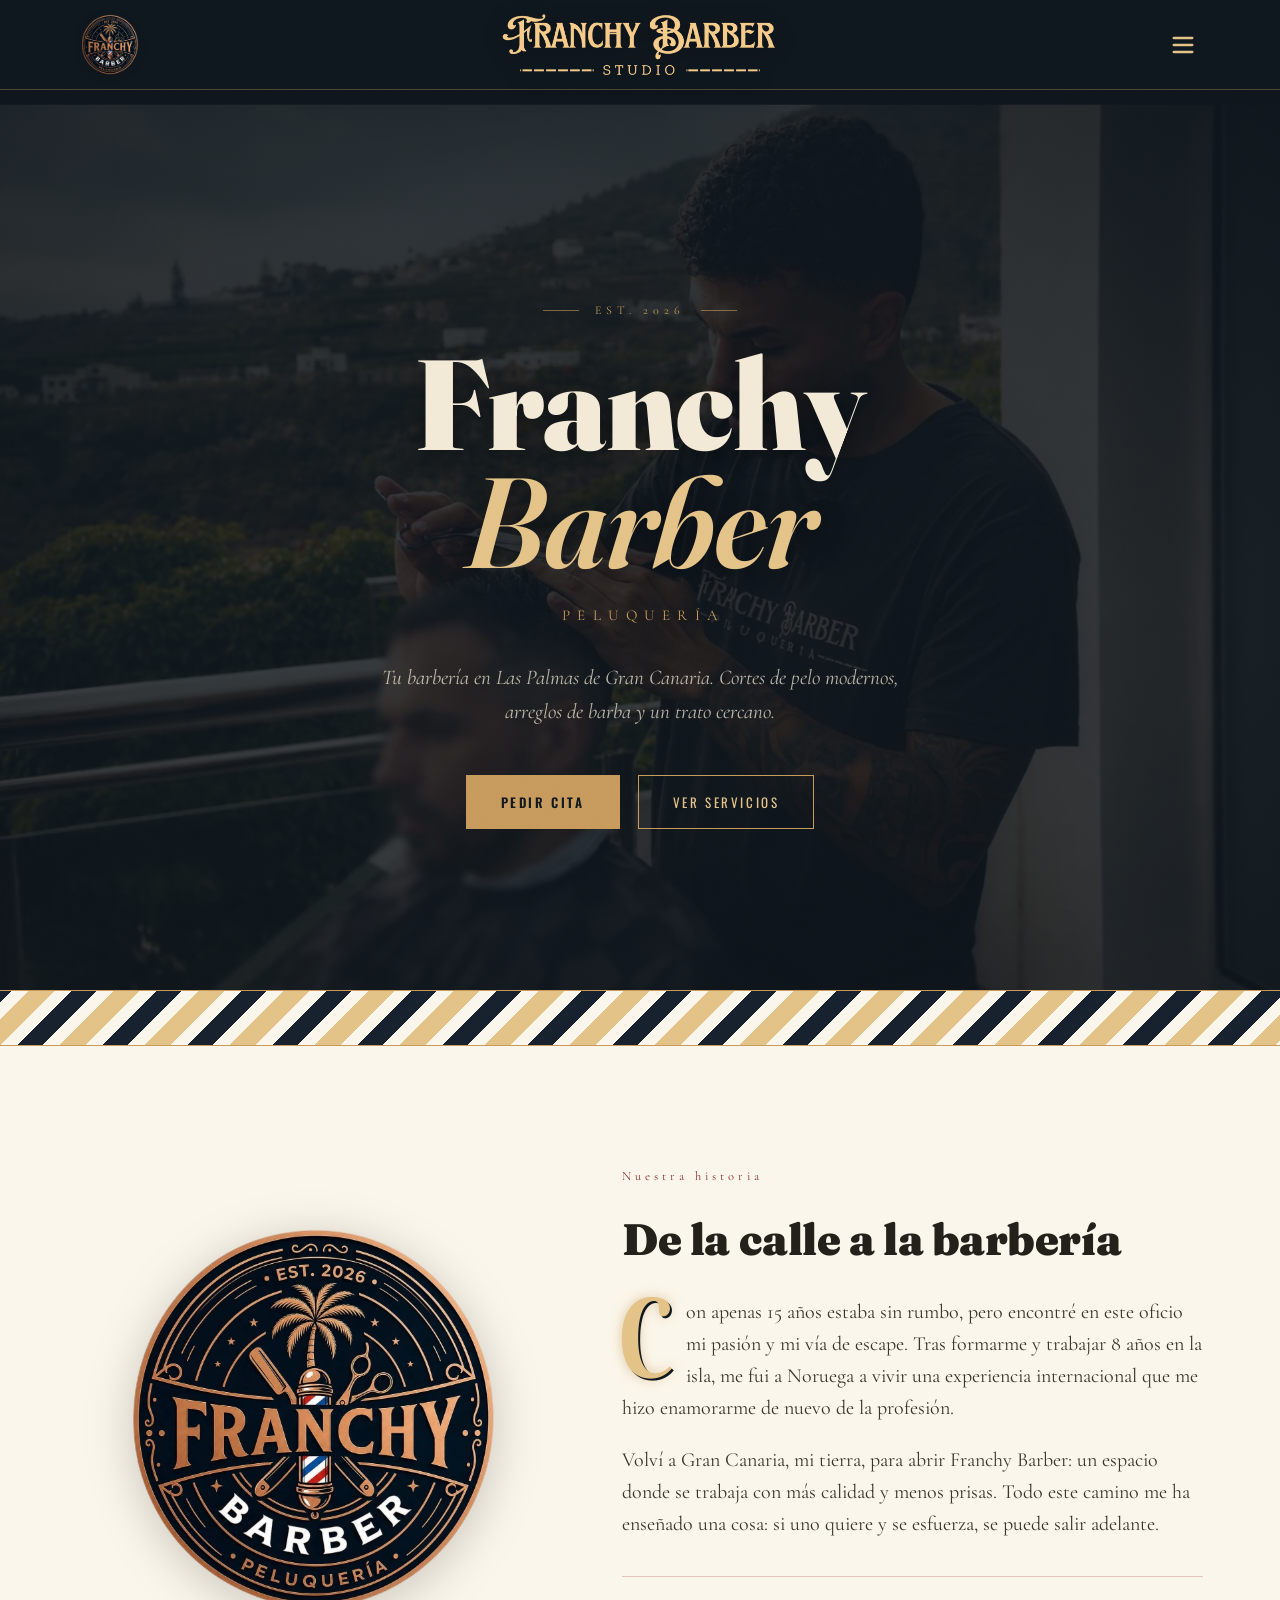
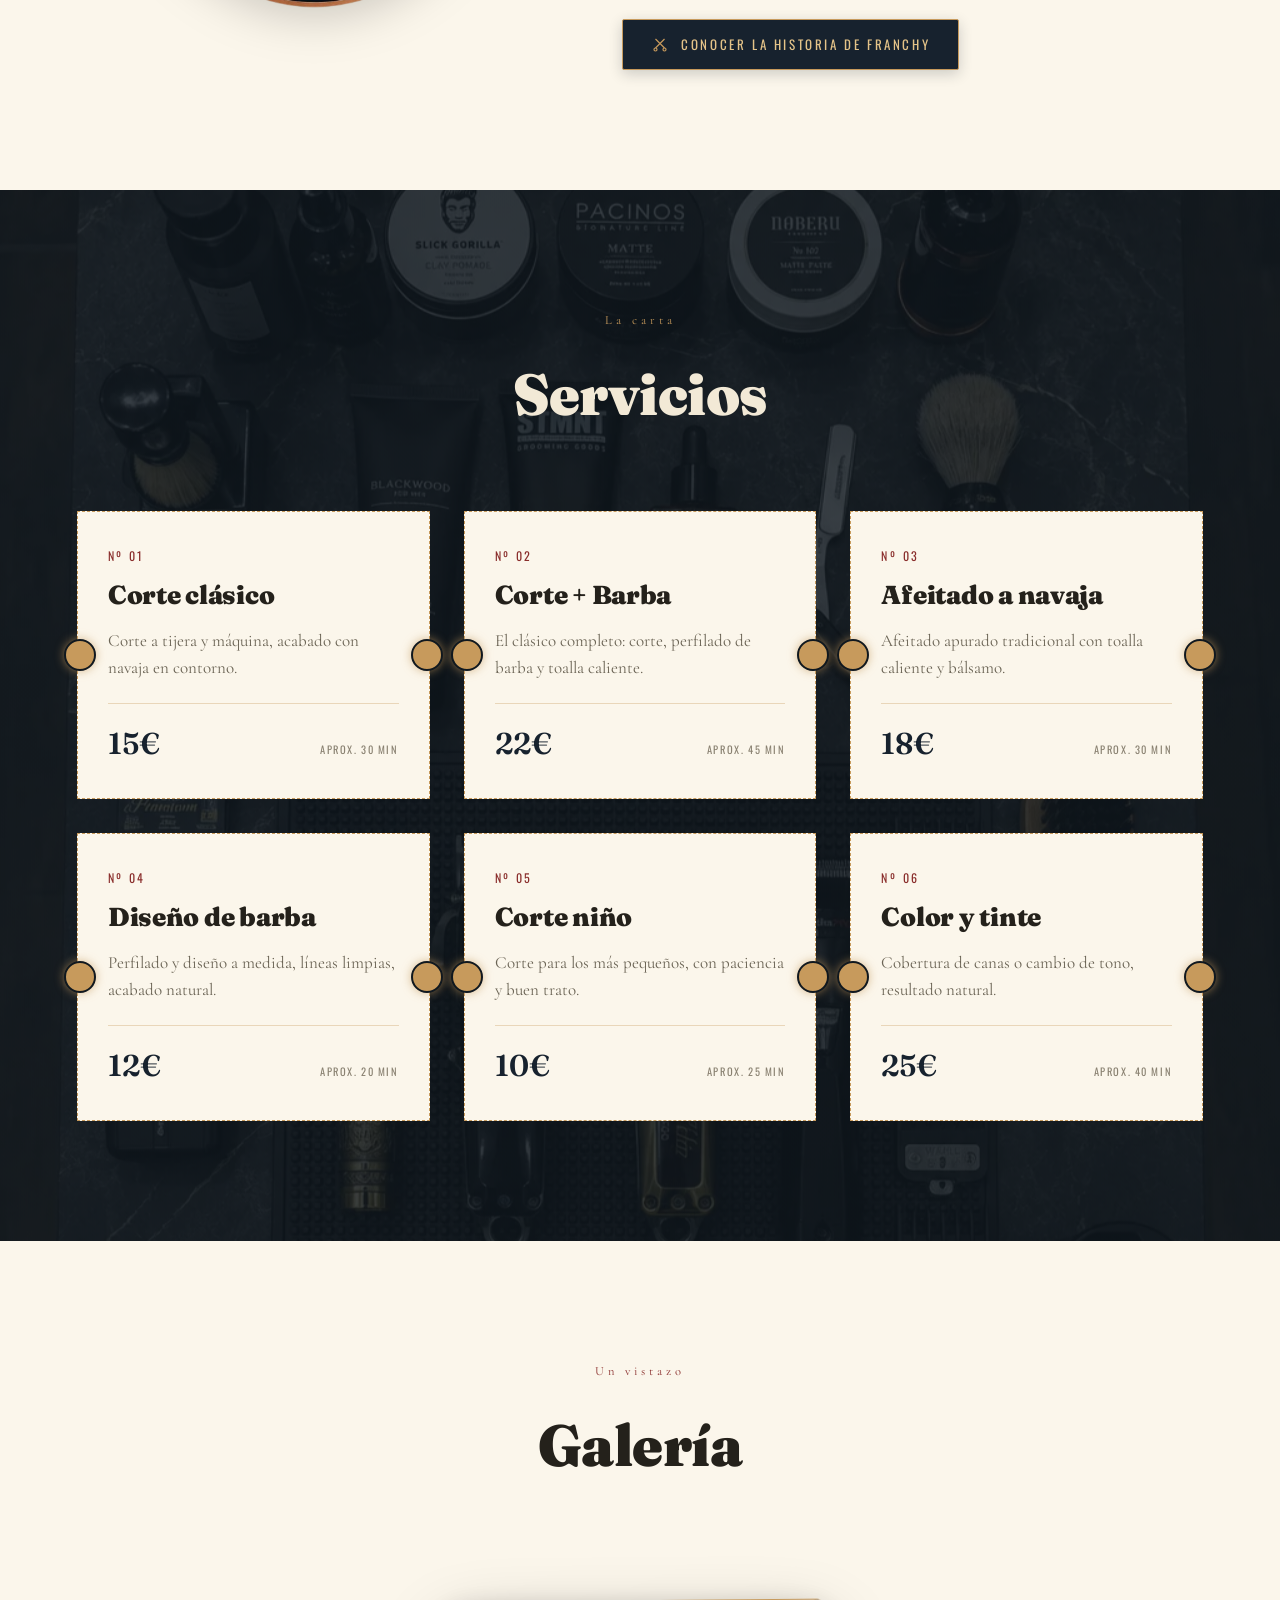
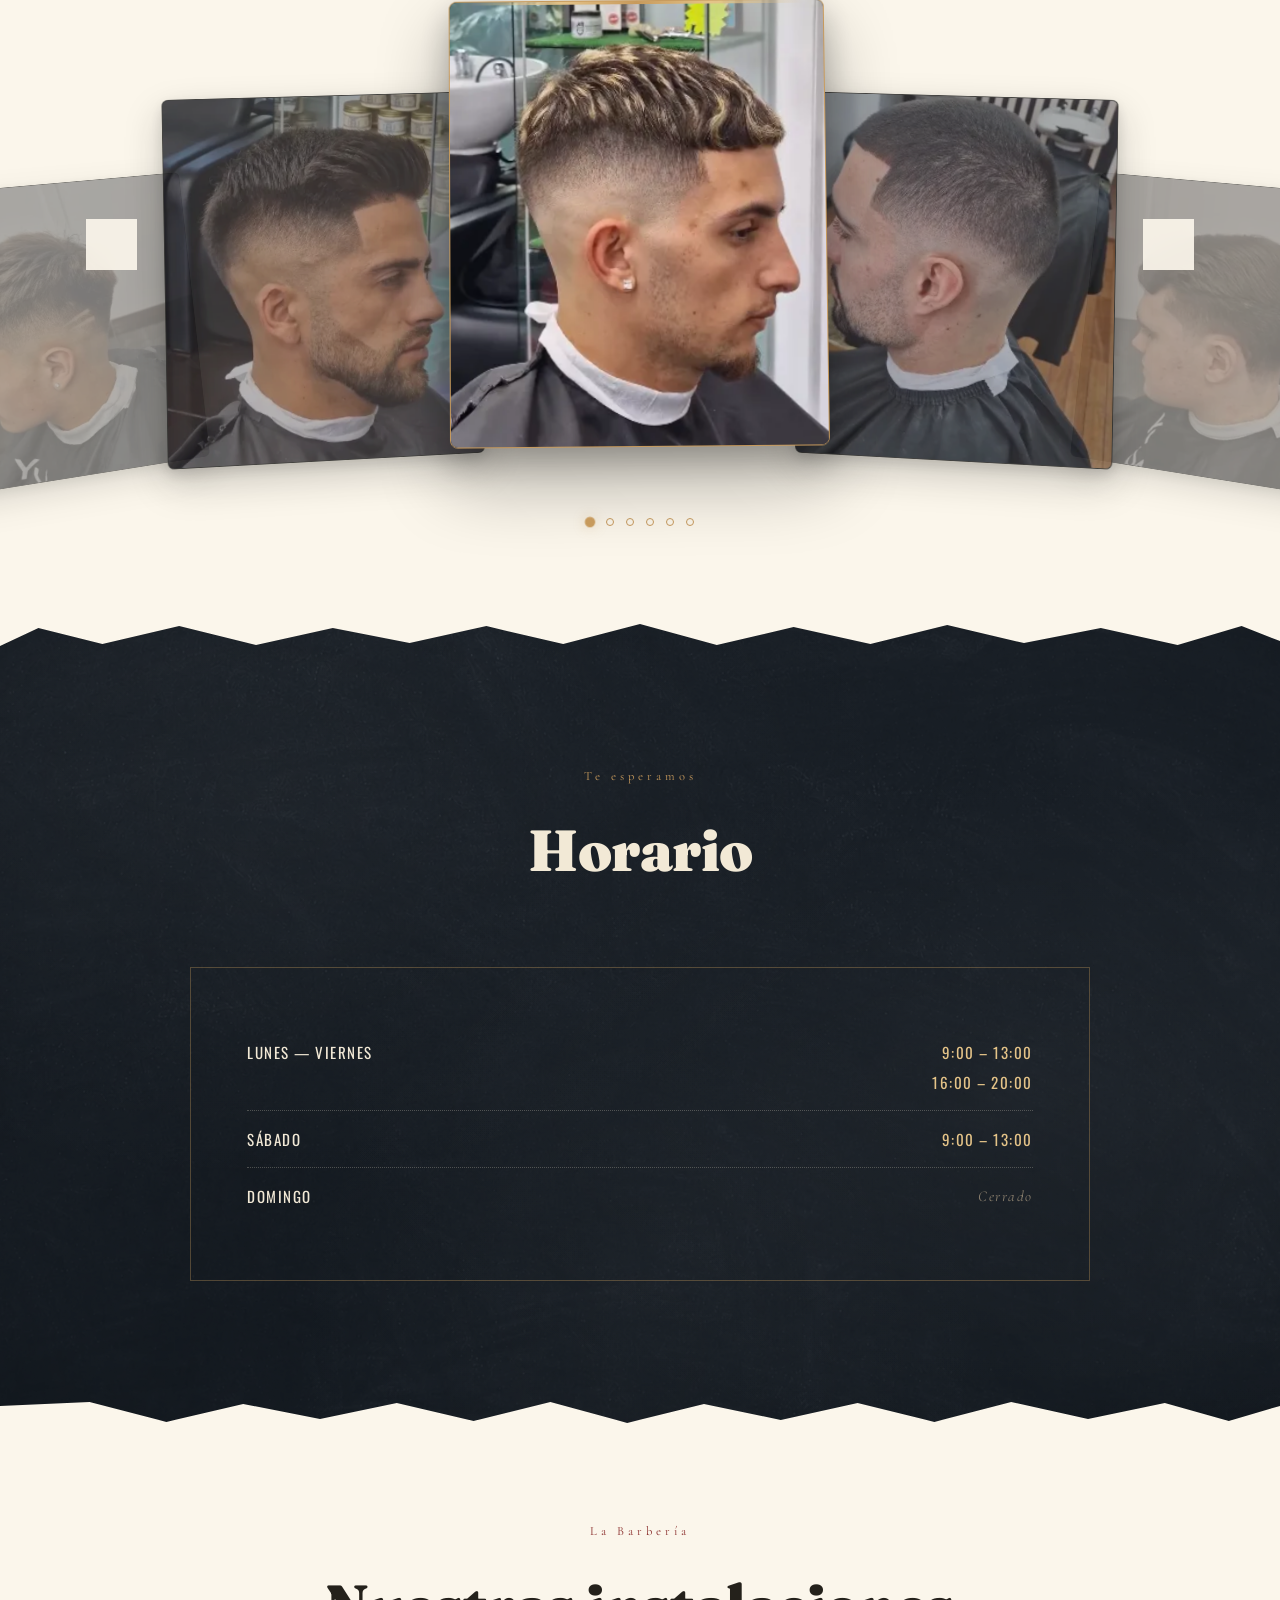
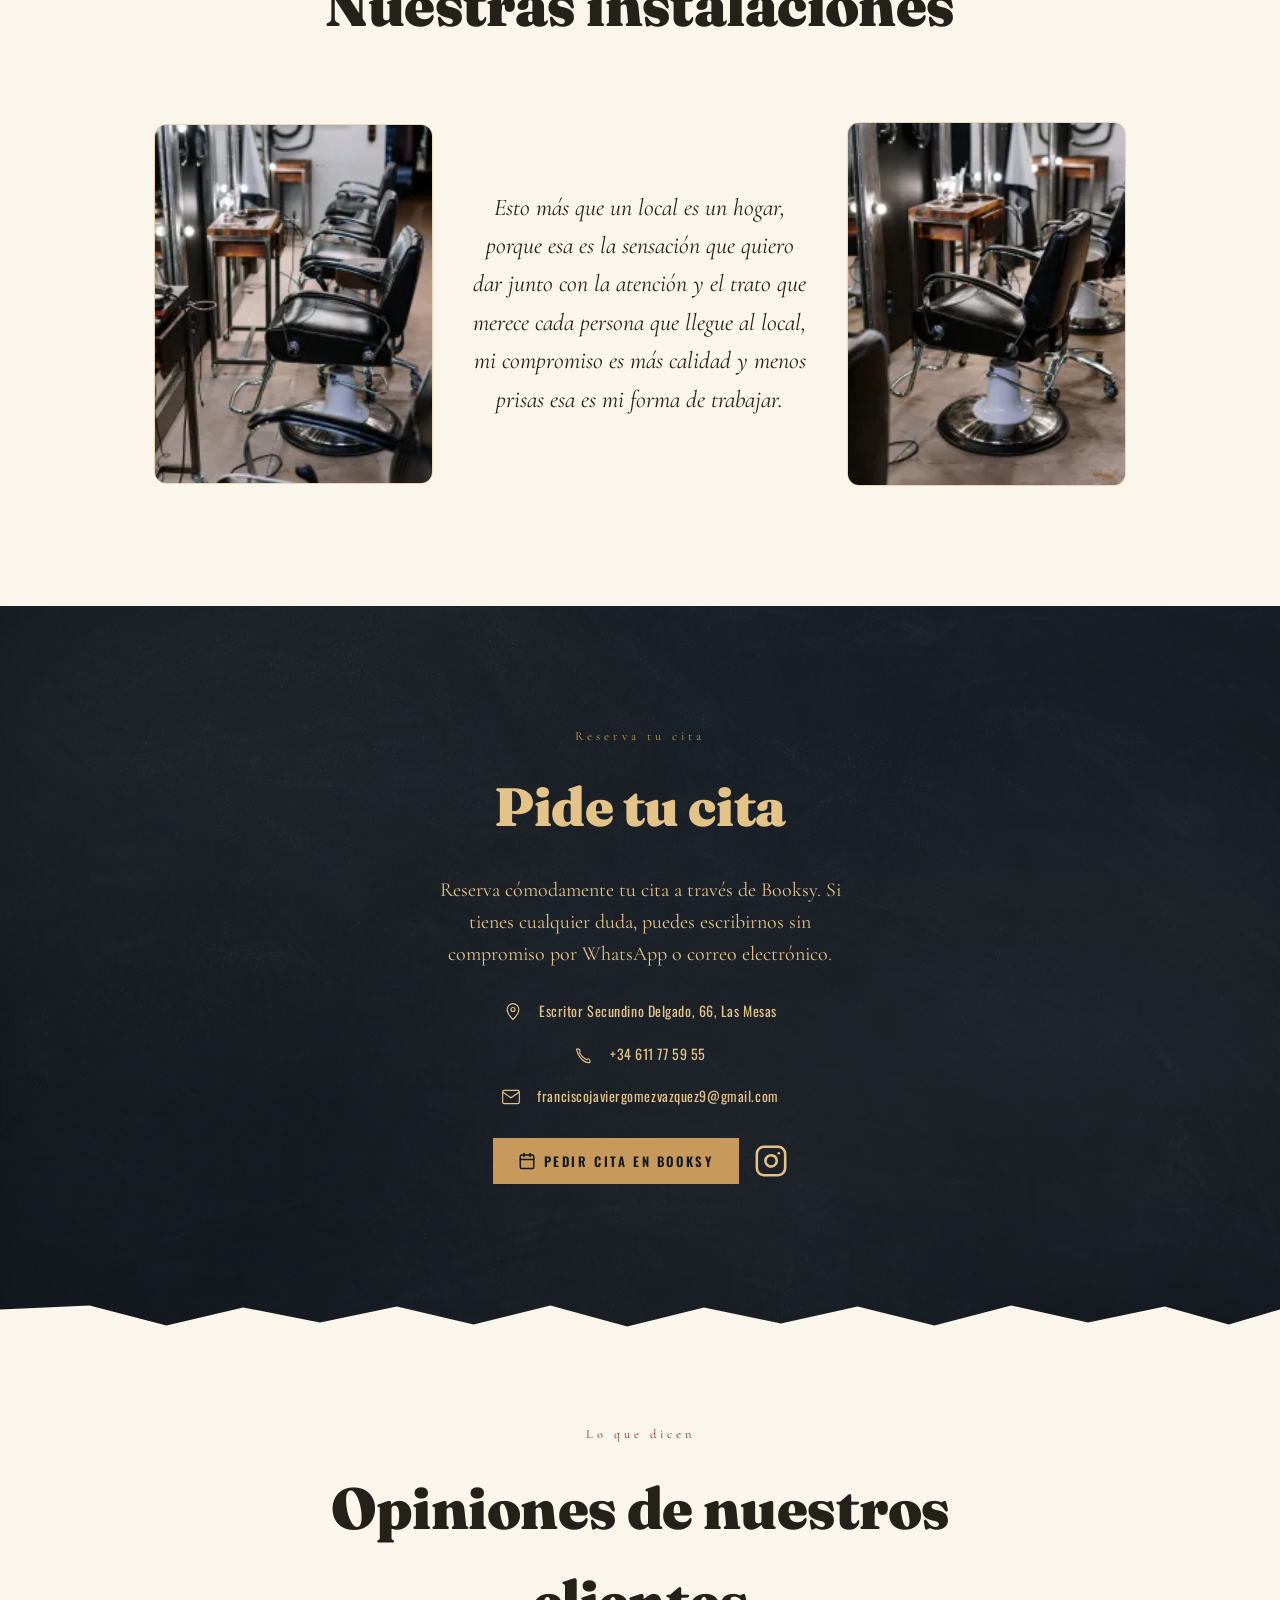
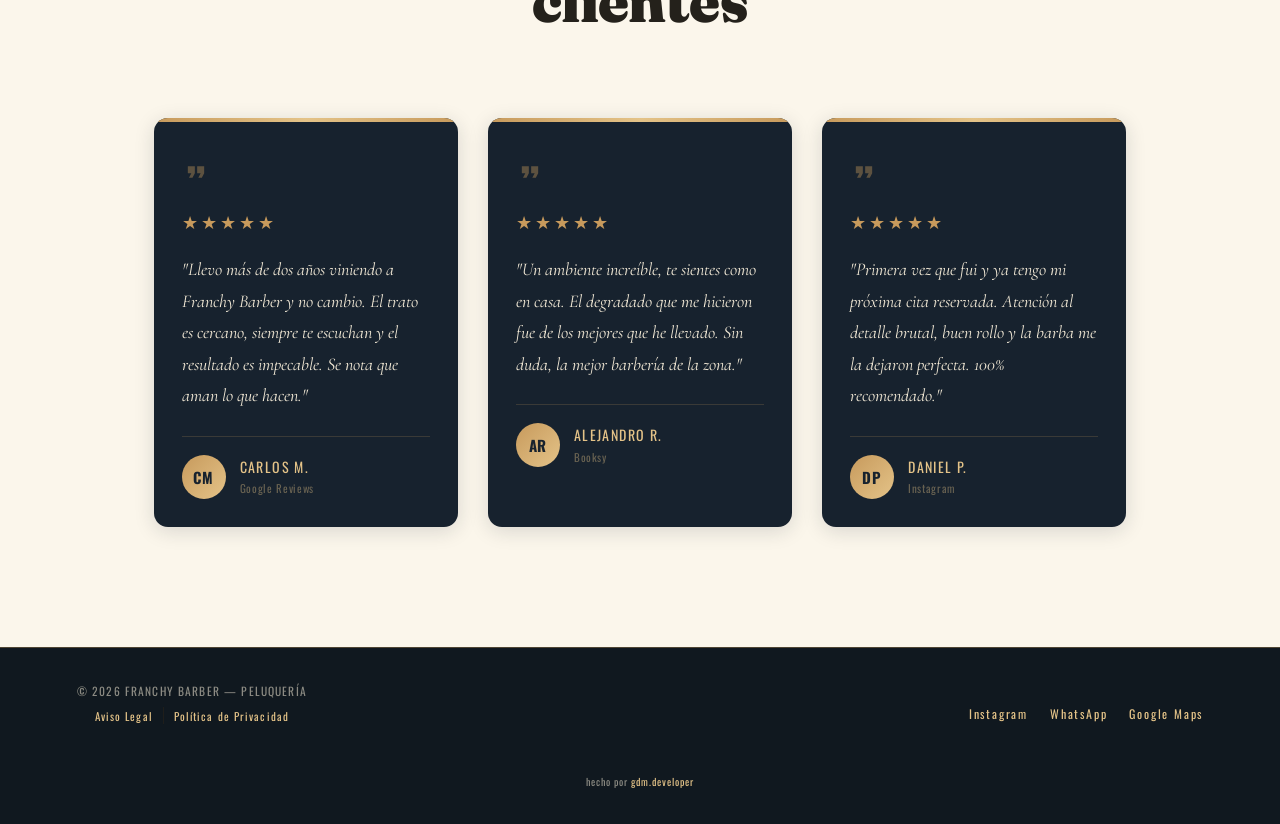
==== commit 7dd4a1a3: "Remove 'a navaja' from hero tagline and update CTA buttons from Reservar to Pedir cita" ====
--- a/index.html
+++ b/index.html
@@ -28,7 +28,7 @@
         <li><a href="#servicios">Servicios</a></li>
         <li><a href="#galeria">Galería</a></li>
         <li><a href="#horario">Horario</a></li>
-        <li><a href="https://franchybarber.booksy.com/a/" target="_blank" class="nav-cta">Reservar</a></li>
+        <li><a href="https://franchybarber.booksy.com/a/" target="_blank" class="nav-cta">Pedir cita</a></li>
       </ul>
     </nav>
     <button class="nav-toggle" aria-label="Abrir menú">
@@ -50,7 +50,7 @@
       <li><a href="#servicios">Servicios</a></li>
       <li><a href="#galeria">Galería</a></li>
       <li><a href="#horario">Horario</a></li>
-      <li><a href="https://franchybarber.booksy.com/a/" target="_blank" class="nav-cta">Reservar</a></li>
+      <li><a href="https://franchybarber.booksy.com/a/" target="_blank" class="nav-cta">Pedir cita</a></li>
     </ul>
   </nav>
 </div>
@@ -60,9 +60,9 @@
   <div class="est">EST. 2026</div>
   <h1>Franchy<br><em>Barber</em></h1>
   <p class="sub">PELUQUERÍA</p>
-  <p class="hero-tagline">Tu barbería en Las Palmas de Gran Canaria. Cortes de pelo modernos, arreglos de barba a navaja y un trato cercano.</p>
+  <p class="hero-tagline">Tu barbería en Las Palmas de Gran Canaria. Cortes de pelo modernos, arreglos de barba y un trato cercano.</p>
   <div class="hero-ctas">
-    <a href="https://franchybarber.booksy.com/a/" target="_blank" class="btn btn-solid">Reservar cita</a>
+    <a href="https://franchybarber.booksy.com/a/" target="_blank" class="btn btn-solid">Pedir cita</a>
     <a href="#servicios" class="btn btn-outline">Ver servicios</a>
   </div>
 </section>
@@ -245,7 +245,7 @@
       <div class="contact-actions">
         <a href="https://franchybarber.booksy.com/a/" target="_blank" class="btn btn-solid">
           <svg viewBox="0 0 24 24" fill="none" stroke="currentColor" stroke-width="2" stroke-linecap="round" stroke-linejoin="round"><rect x="3" y="4" width="18" height="18" rx="2" ry="2"/><line x1="16" y1="2" x2="16" y2="6"/><line x1="8" y1="2" x2="8" y2="6"/><line x1="3" y1="10" x2="21" y2="10"/></svg>
-          Reservar en Booksy
+          Pedir cita en Booksy
         </a>
         <a href="https://instagram.com/franchybarberr" target="_blank" class="contact-ig-link" aria-label="Instagram">
           <svg viewBox="0 0 24 24" fill="none" stroke="currentColor" stroke-width="1.8" stroke-linecap="round" stroke-linejoin="round"><rect x="2" y="2" width="20" height="20" rx="5" ry="5"/><path d="M16 11.37A4 4 0 1 1 12.63 8 4 4 0 0 1 16 11.37z"/><line x1="17.5" y1="6.5" x2="17.51" y2="6.5"/></svg>
--- a/css/styles.css
+++ b/css/styles.css
@@ -98,7 +98,7 @@
     z-index: 10;
   }
   .header-letrero {
-    height: 270px;
+    height: 95px;
     width: auto;
     object-fit: contain;
     filter: drop-shadow(0 4px 10px rgba(0,0,0,0.35));
@@ -1086,7 +1086,7 @@
       height: 55px;
     }
     .header-letrero {
-      height: 195px;
+      height: 75px;
     }
     .services-grid {
       grid-template-columns: repeat(2, 1fr);
@@ -1103,7 +1103,7 @@
       height: 48px;
     }
     .header-letrero {
-      height: 155px;
+      height: 60px;
       max-width: 52vw;
     }
     section {
@@ -1194,7 +1194,7 @@
       height: 38px;
     }
     .header-letrero {
-      height: 115px;
+      height: 45px;
       max-width: 46vw;
     }
 
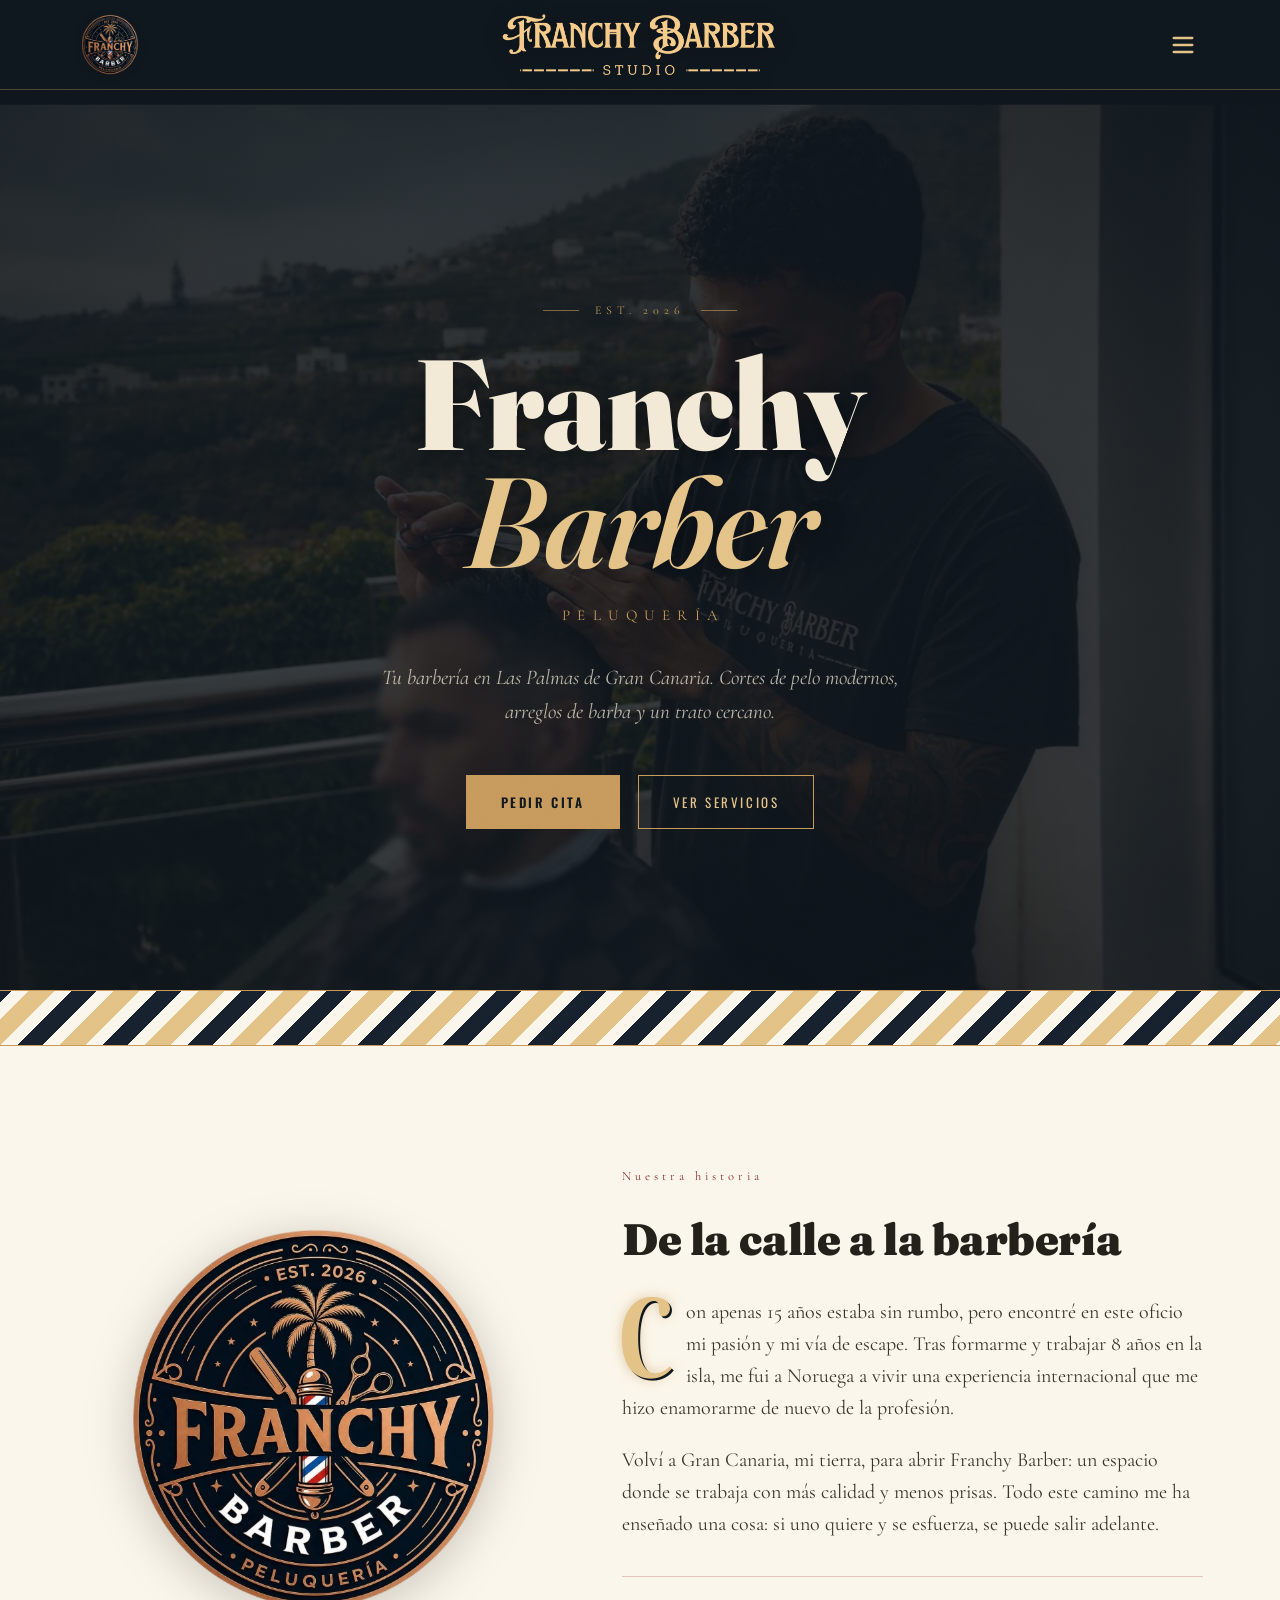
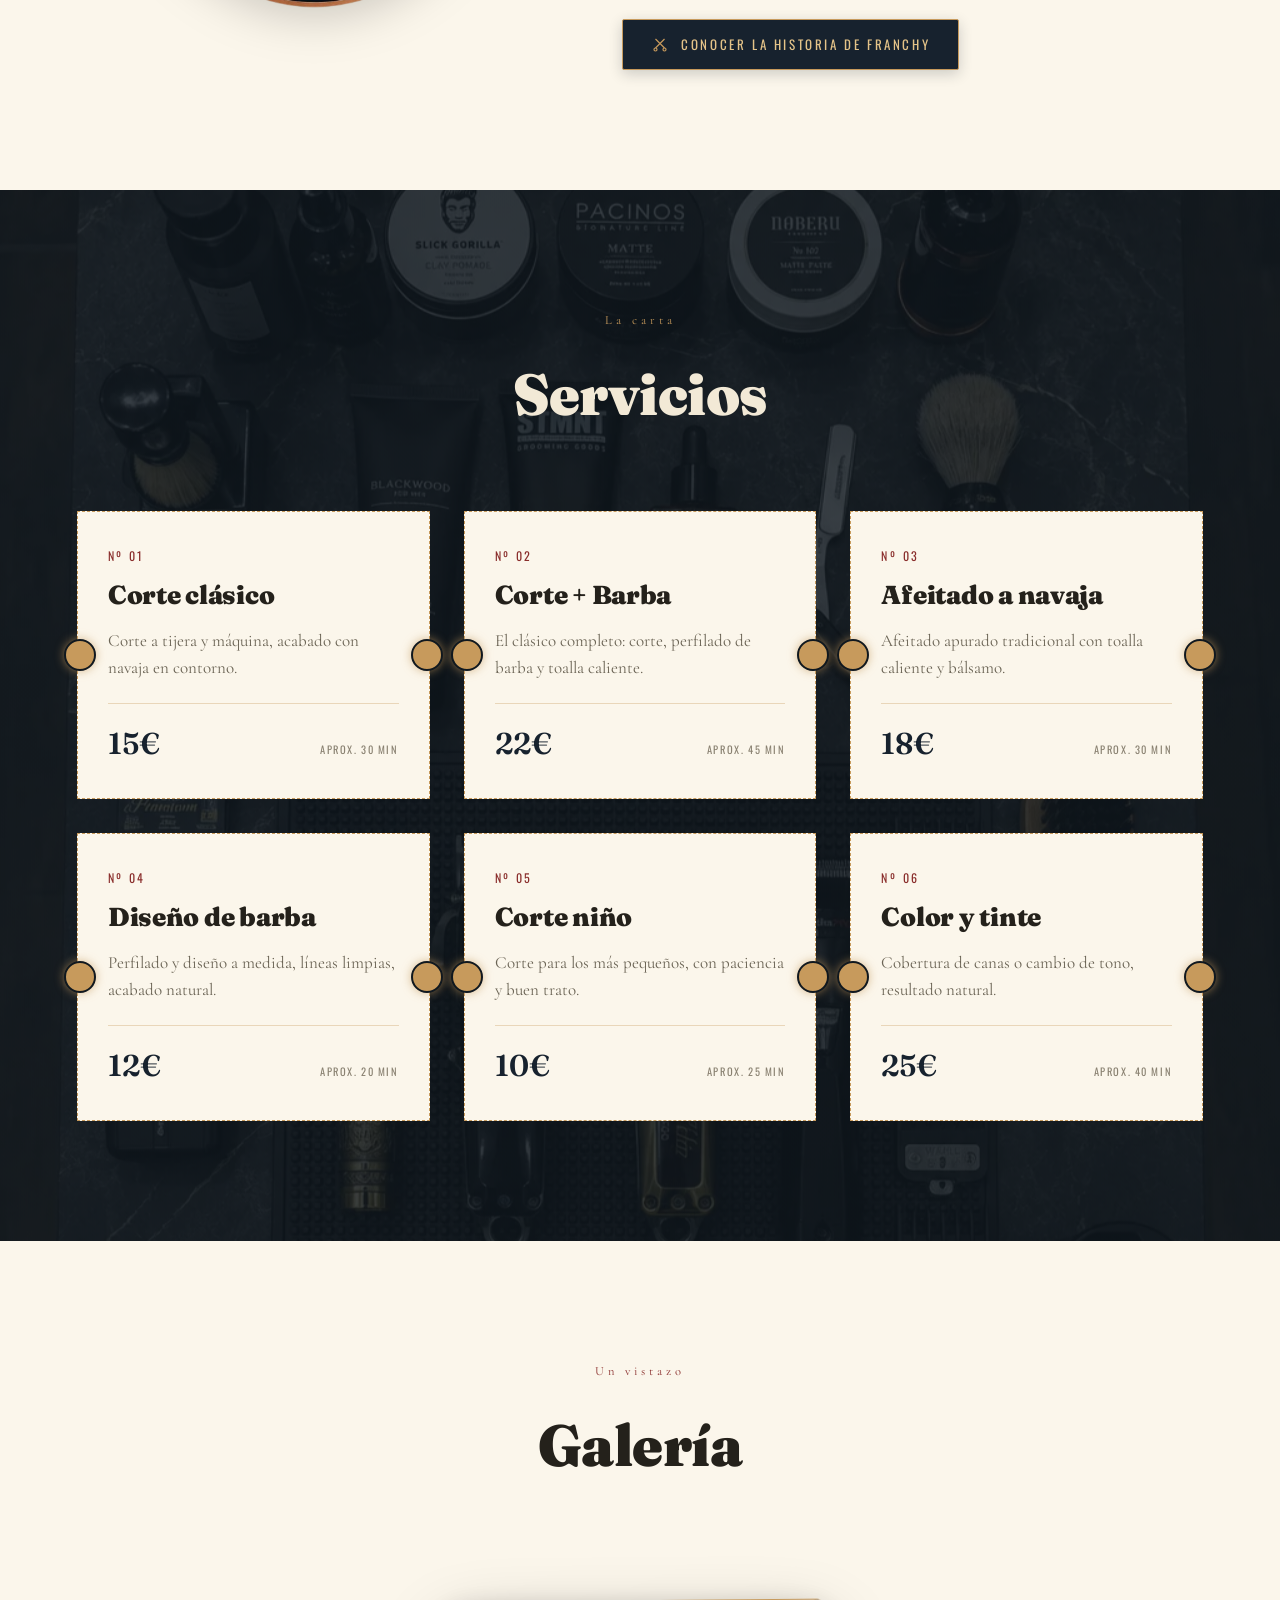
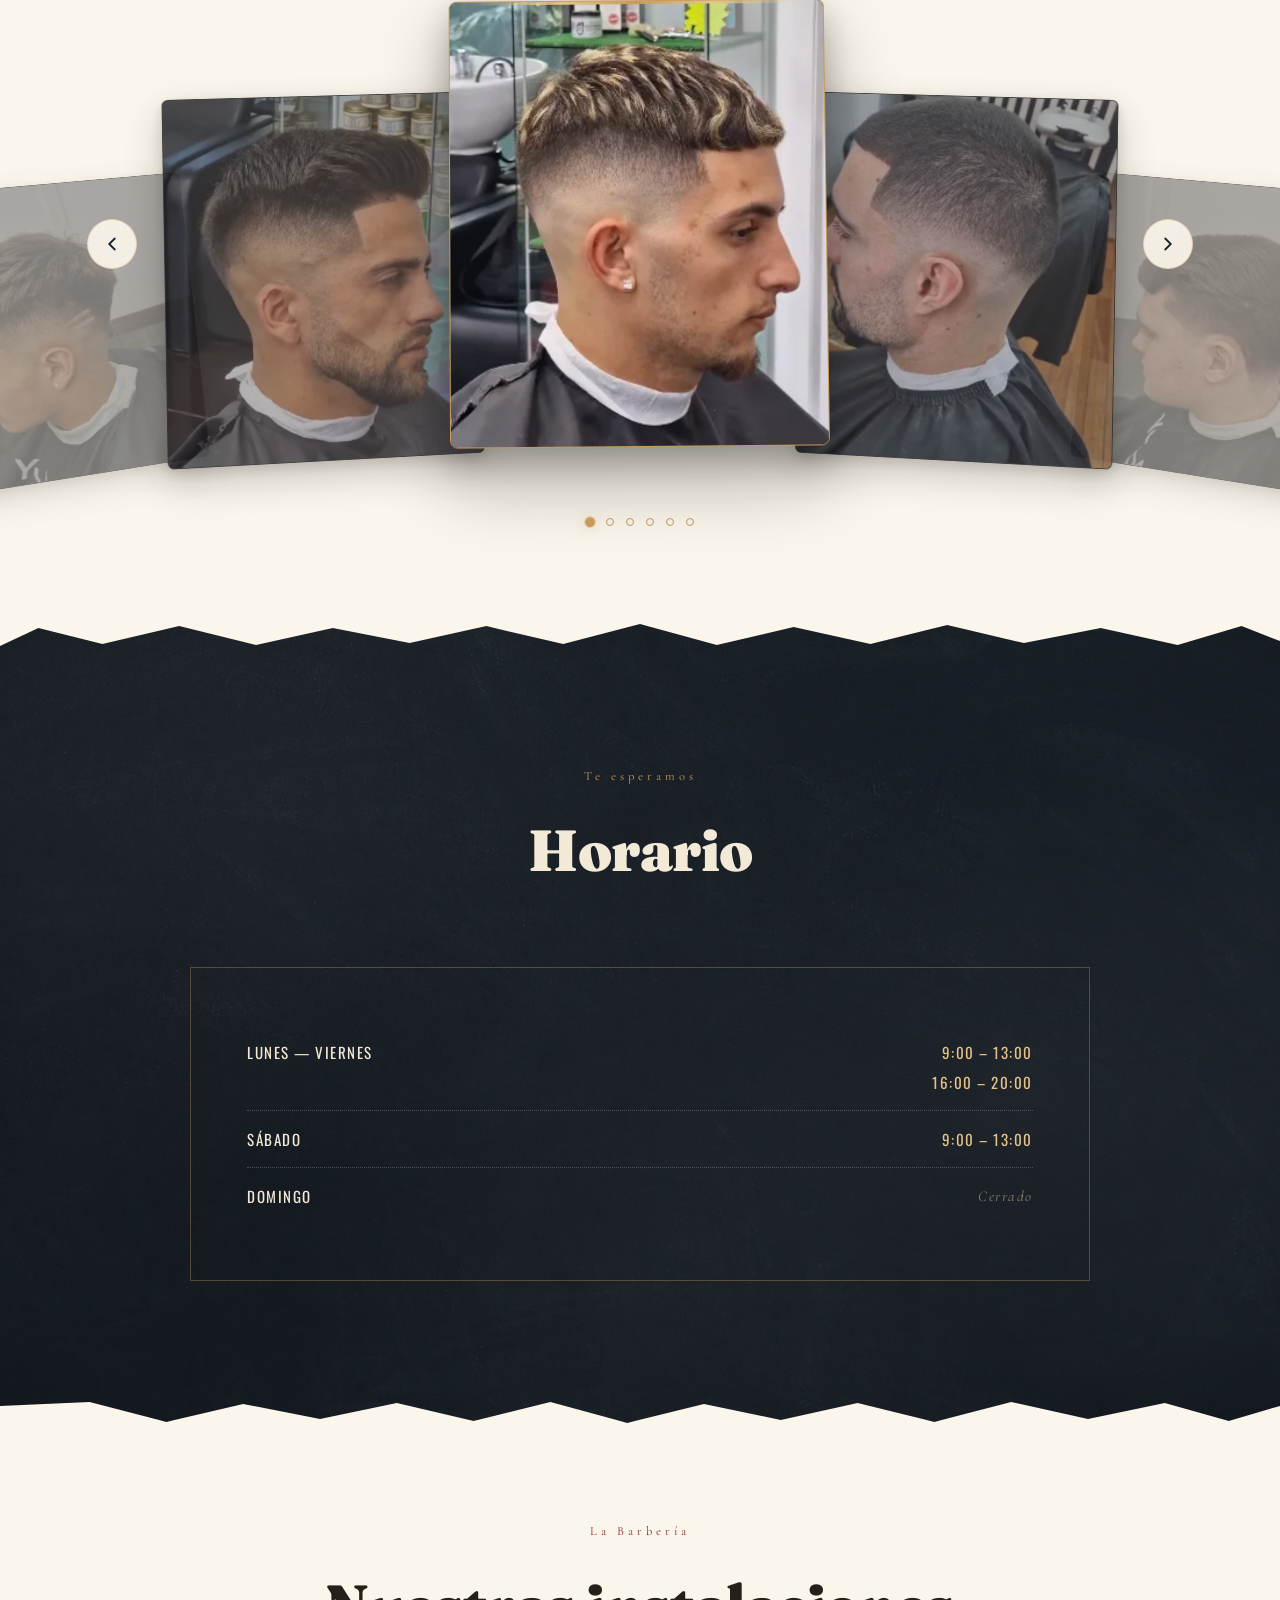
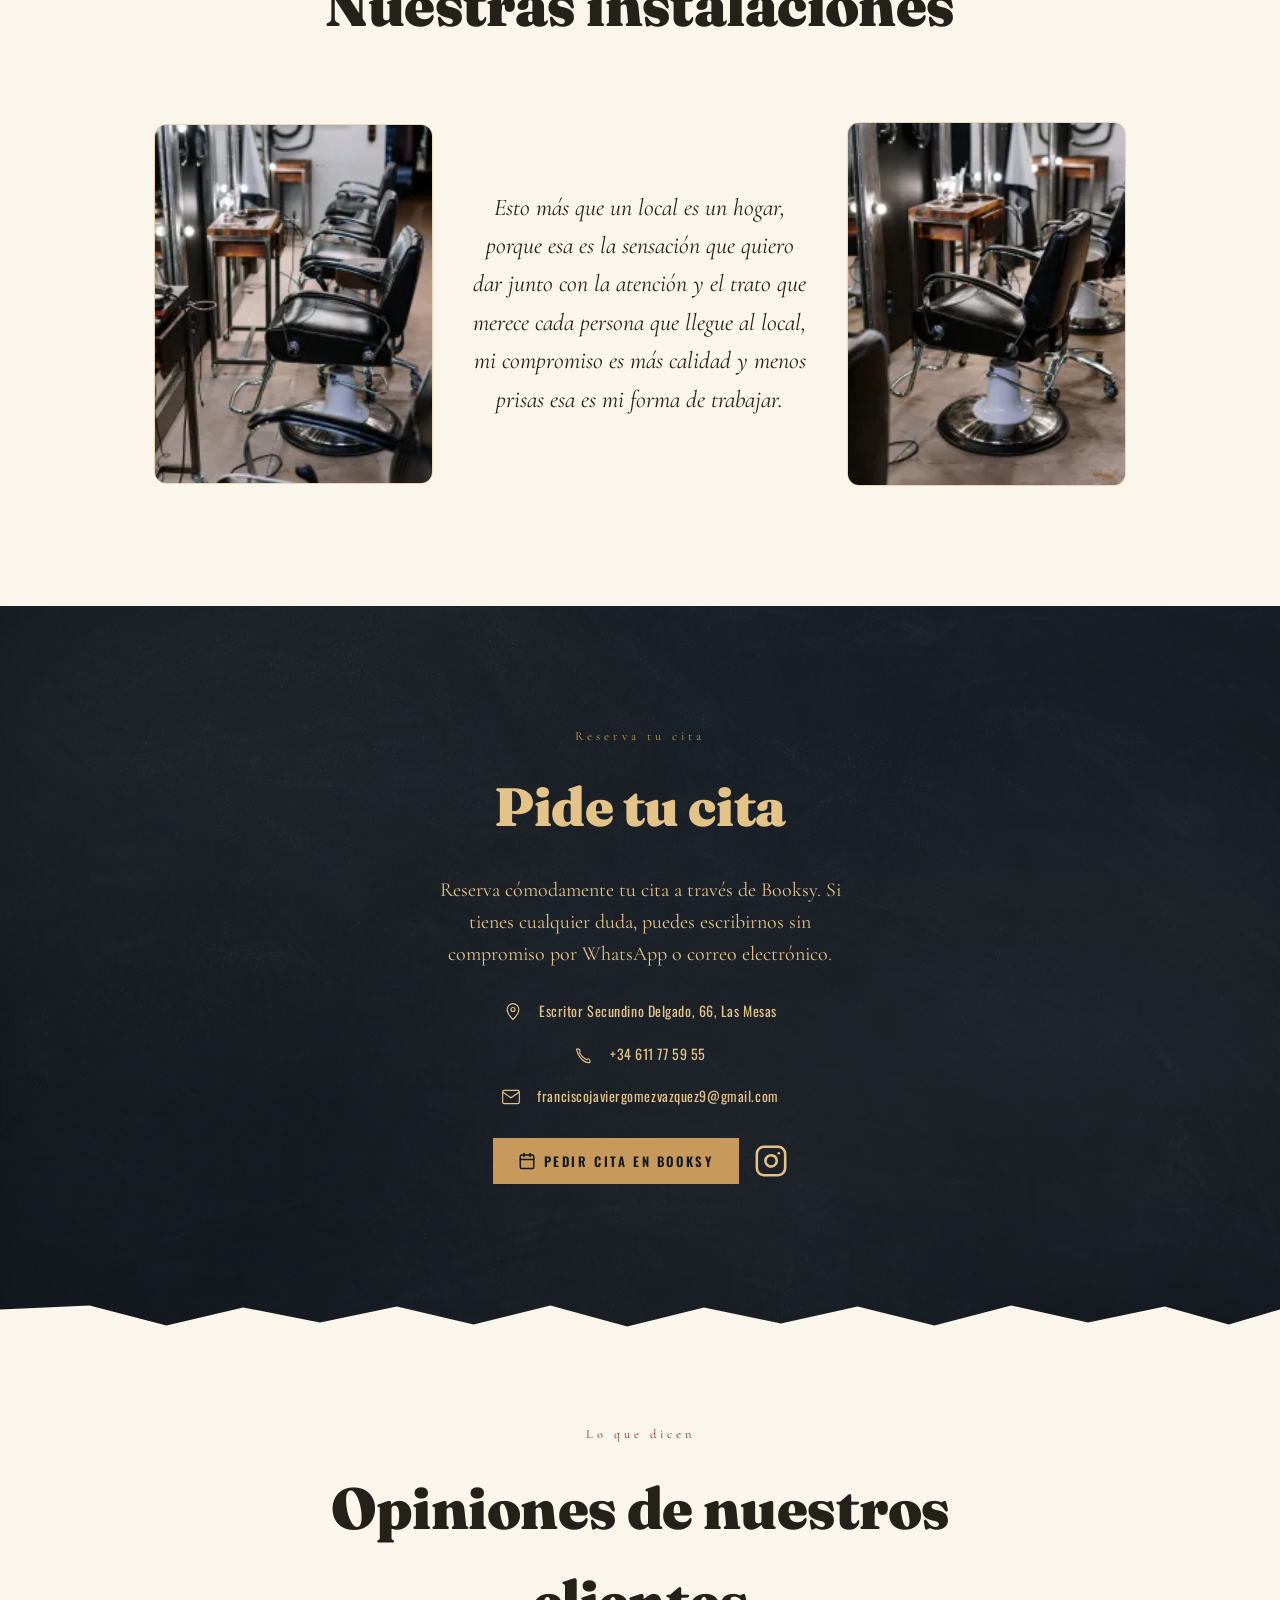
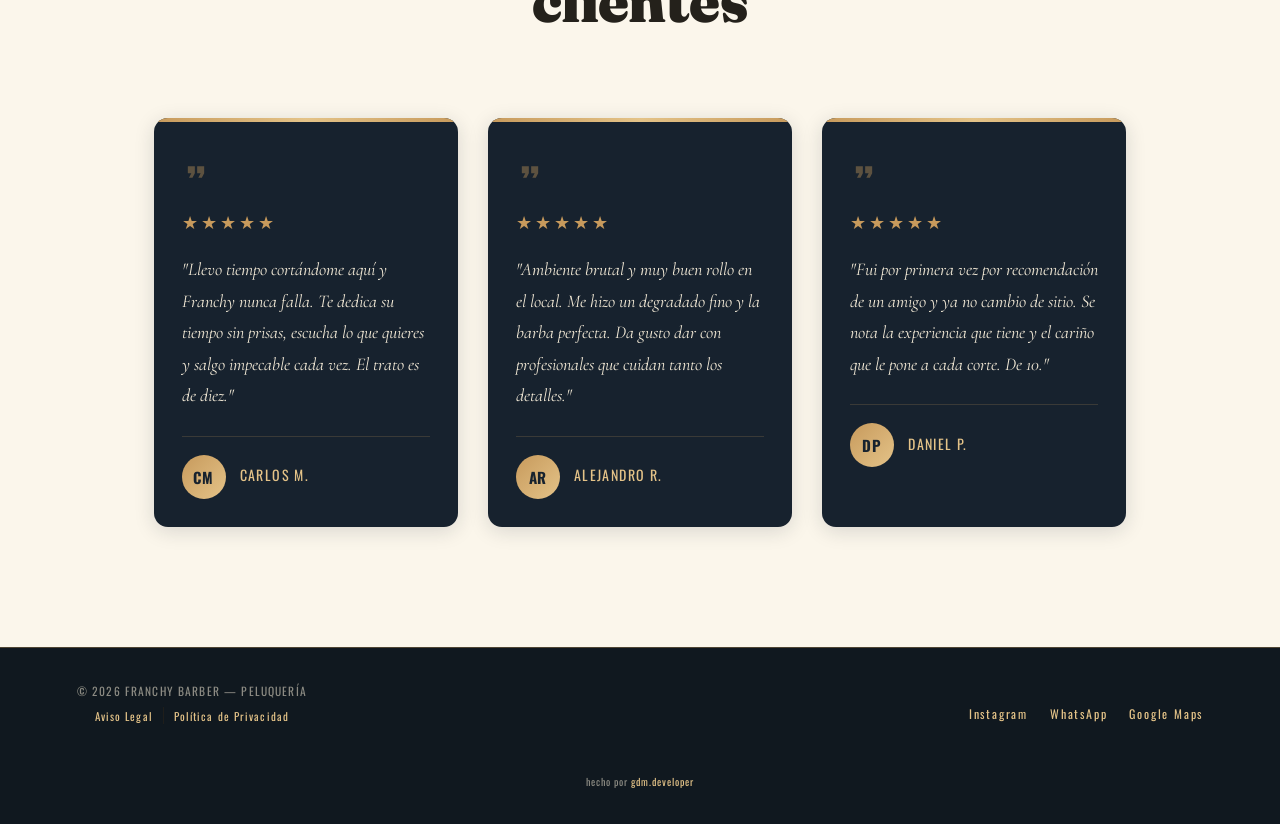
==== commit dd1139dd: "Make client reviews more natural/human and remove platform source badges" ====
--- a/index.html
+++ b/index.html
@@ -269,12 +269,11 @@
         <svg viewBox="0 0 24 24" fill="currentColor"><path d="M6 17h3l2-4V7H5v6h3zm8 0h3l2-4V7h-6v6h3z"/></svg>
       </div>
       <div class="review-stars">★★★★★</div>
-      <p class="review-text">"Llevo más de dos años viniendo a Franchy Barber y no cambio. El trato es cercano, siempre te escuchan y el resultado es impecable. Se nota que aman lo que hacen."</p>
+      <p class="review-text">"Llevo tiempo cortándome aquí y Franchy nunca falla. Te dedica su tiempo sin prisas, escucha lo que quieres y salgo impecable cada vez. El trato es de diez."</p>
       <div class="review-footer">
         <div class="review-avatar">CM</div>
         <div>
           <span class="review-author">Carlos M.</span>
-          <span class="review-source">Google Reviews</span>
         </div>
       </div>
     </div>
@@ -285,12 +284,11 @@
         <svg viewBox="0 0 24 24" fill="currentColor"><path d="M6 17h3l2-4V7H5v6h3zm8 0h3l2-4V7h-6v6h3z"/></svg>
       </div>
       <div class="review-stars">★★★★★</div>
-      <p class="review-text">"Un ambiente increíble, te sientes como en casa. El degradado que me hicieron fue de los mejores que he llevado. Sin duda, la mejor barbería de la zona."</p>
+      <p class="review-text">"Ambiente brutal y muy buen rollo en el local. Me hizo un degradado fino y la barba perfecta. Da gusto dar con profesionales que cuidan tanto los detalles."</p>
       <div class="review-footer">
         <div class="review-avatar">AR</div>
         <div>
           <span class="review-author">Alejandro R.</span>
-          <span class="review-source">Booksy</span>
         </div>
       </div>
     </div>
@@ -301,12 +299,11 @@
         <svg viewBox="0 0 24 24" fill="currentColor"><path d="M6 17h3l2-4V7H5v6h3zm8 0h3l2-4V7h-6v6h3z"/></svg>
       </div>
       <div class="review-stars">★★★★★</div>
-      <p class="review-text">"Primera vez que fui y ya tengo mi próxima cita reservada. Atención al detalle brutal, buen rollo y la barba me la dejaron perfecta. 100% recomendado."</p>
+      <p class="review-text">"Fui por primera vez por recomendación de un amigo y ya no cambio de sitio. Se nota la experiencia que tiene y el cariño que le pone a cada corte. De 10."</p>
       <div class="review-footer">
         <div class="review-avatar">DP</div>
         <div>
           <span class="review-author">Daniel P.</span>
-          <span class="review-source">Instagram</span>
         </div>
       </div>
     </div>
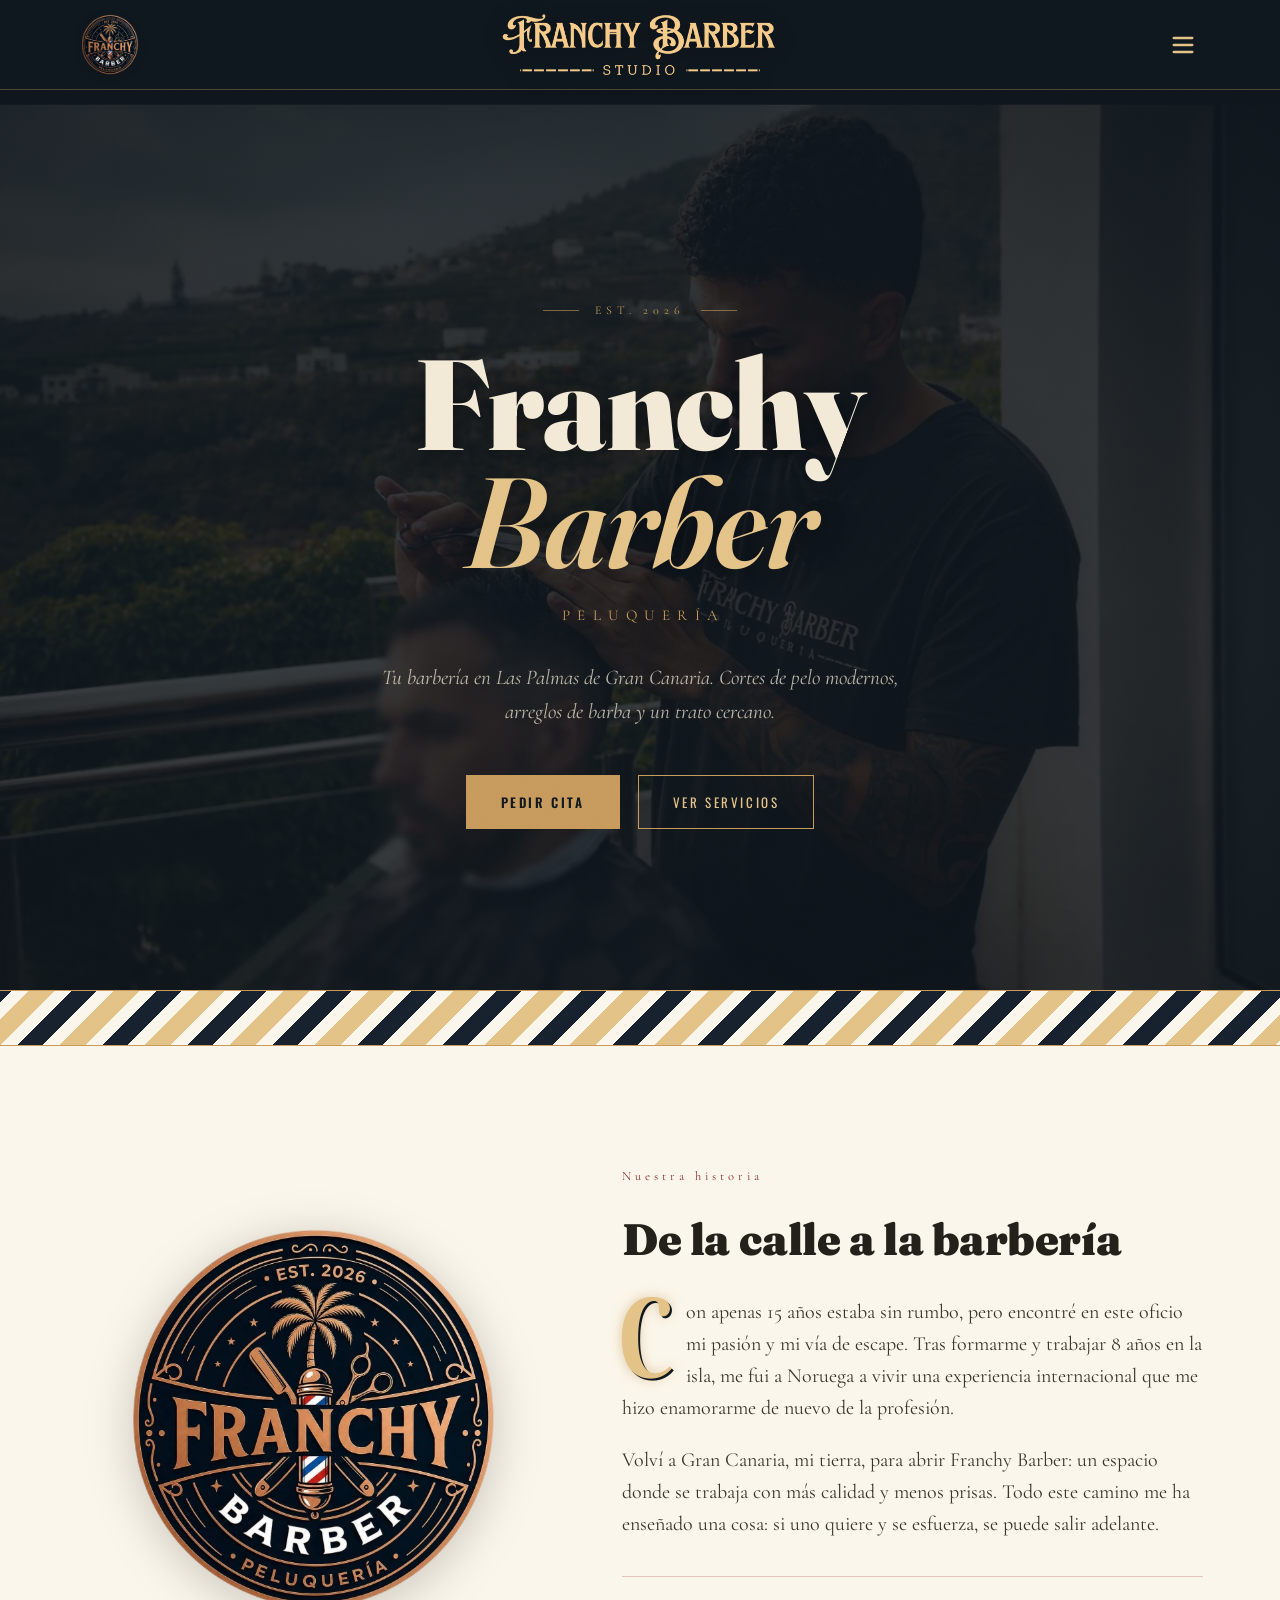
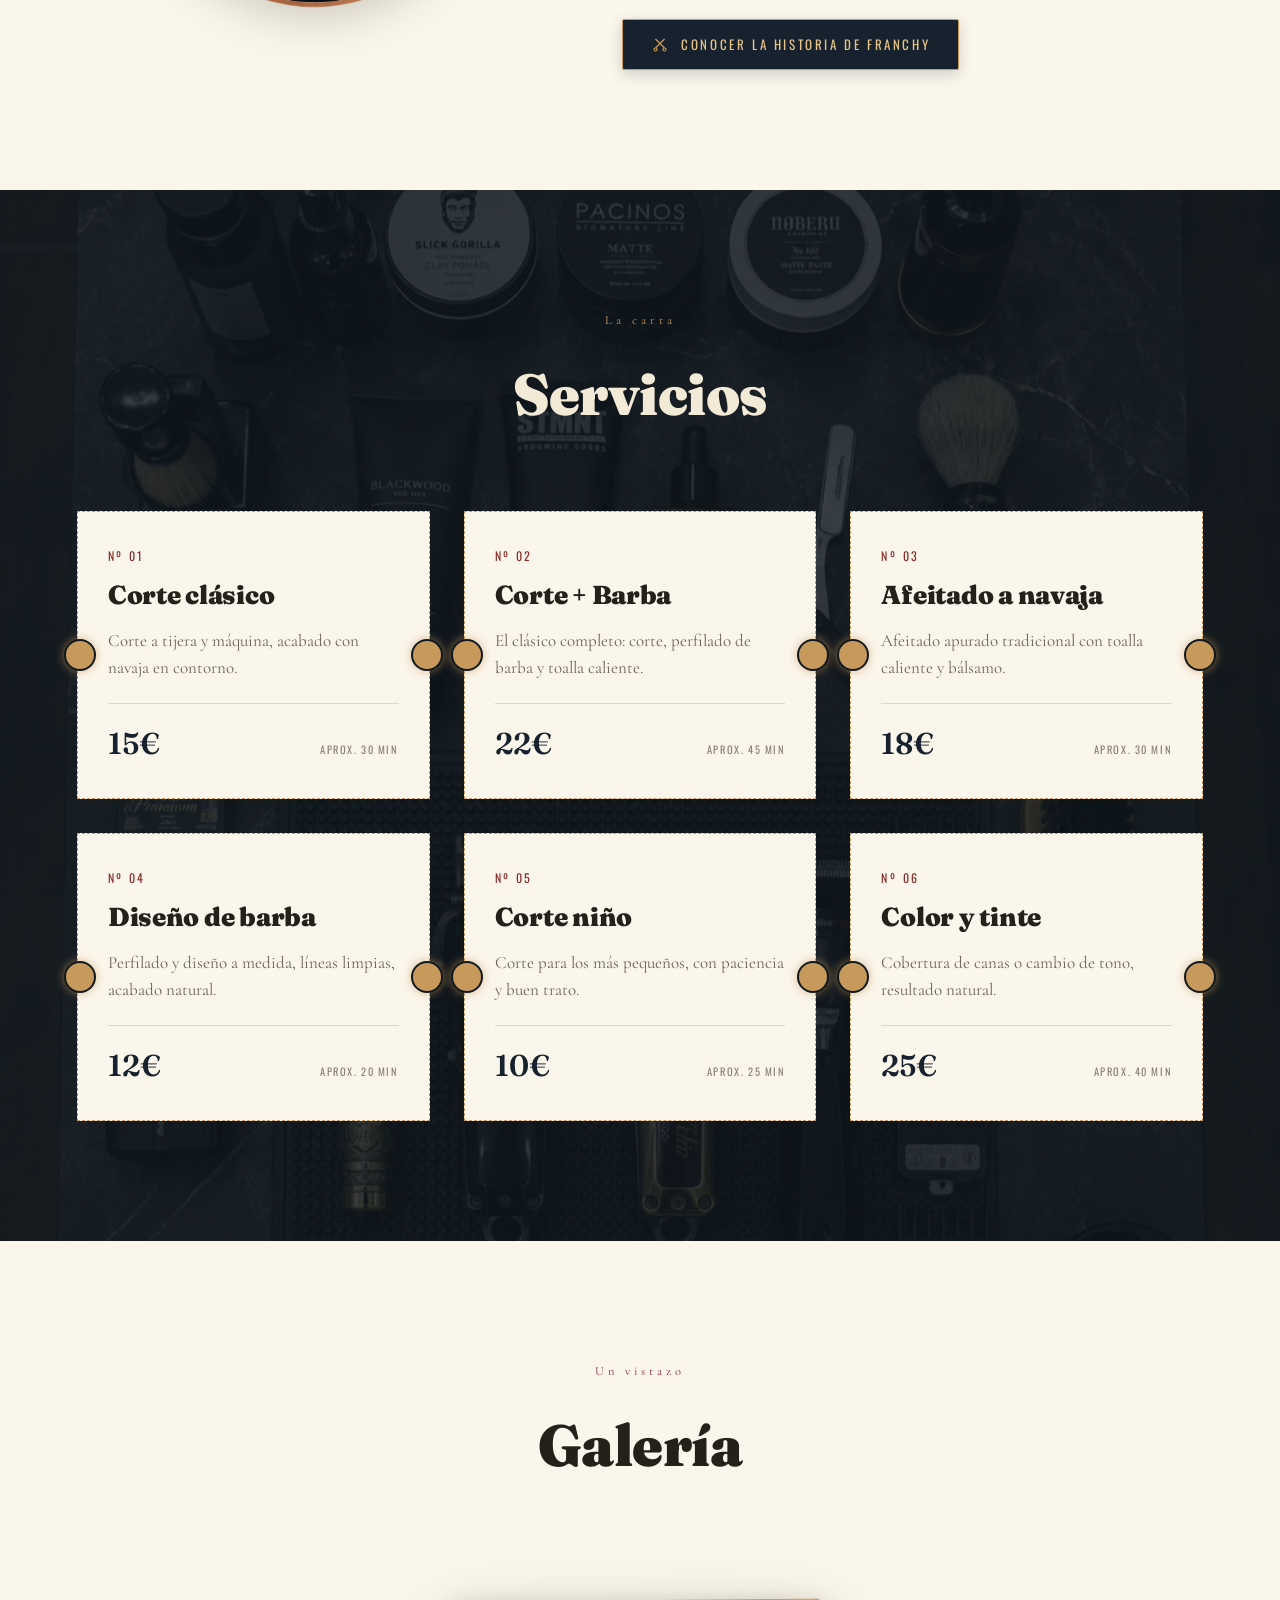
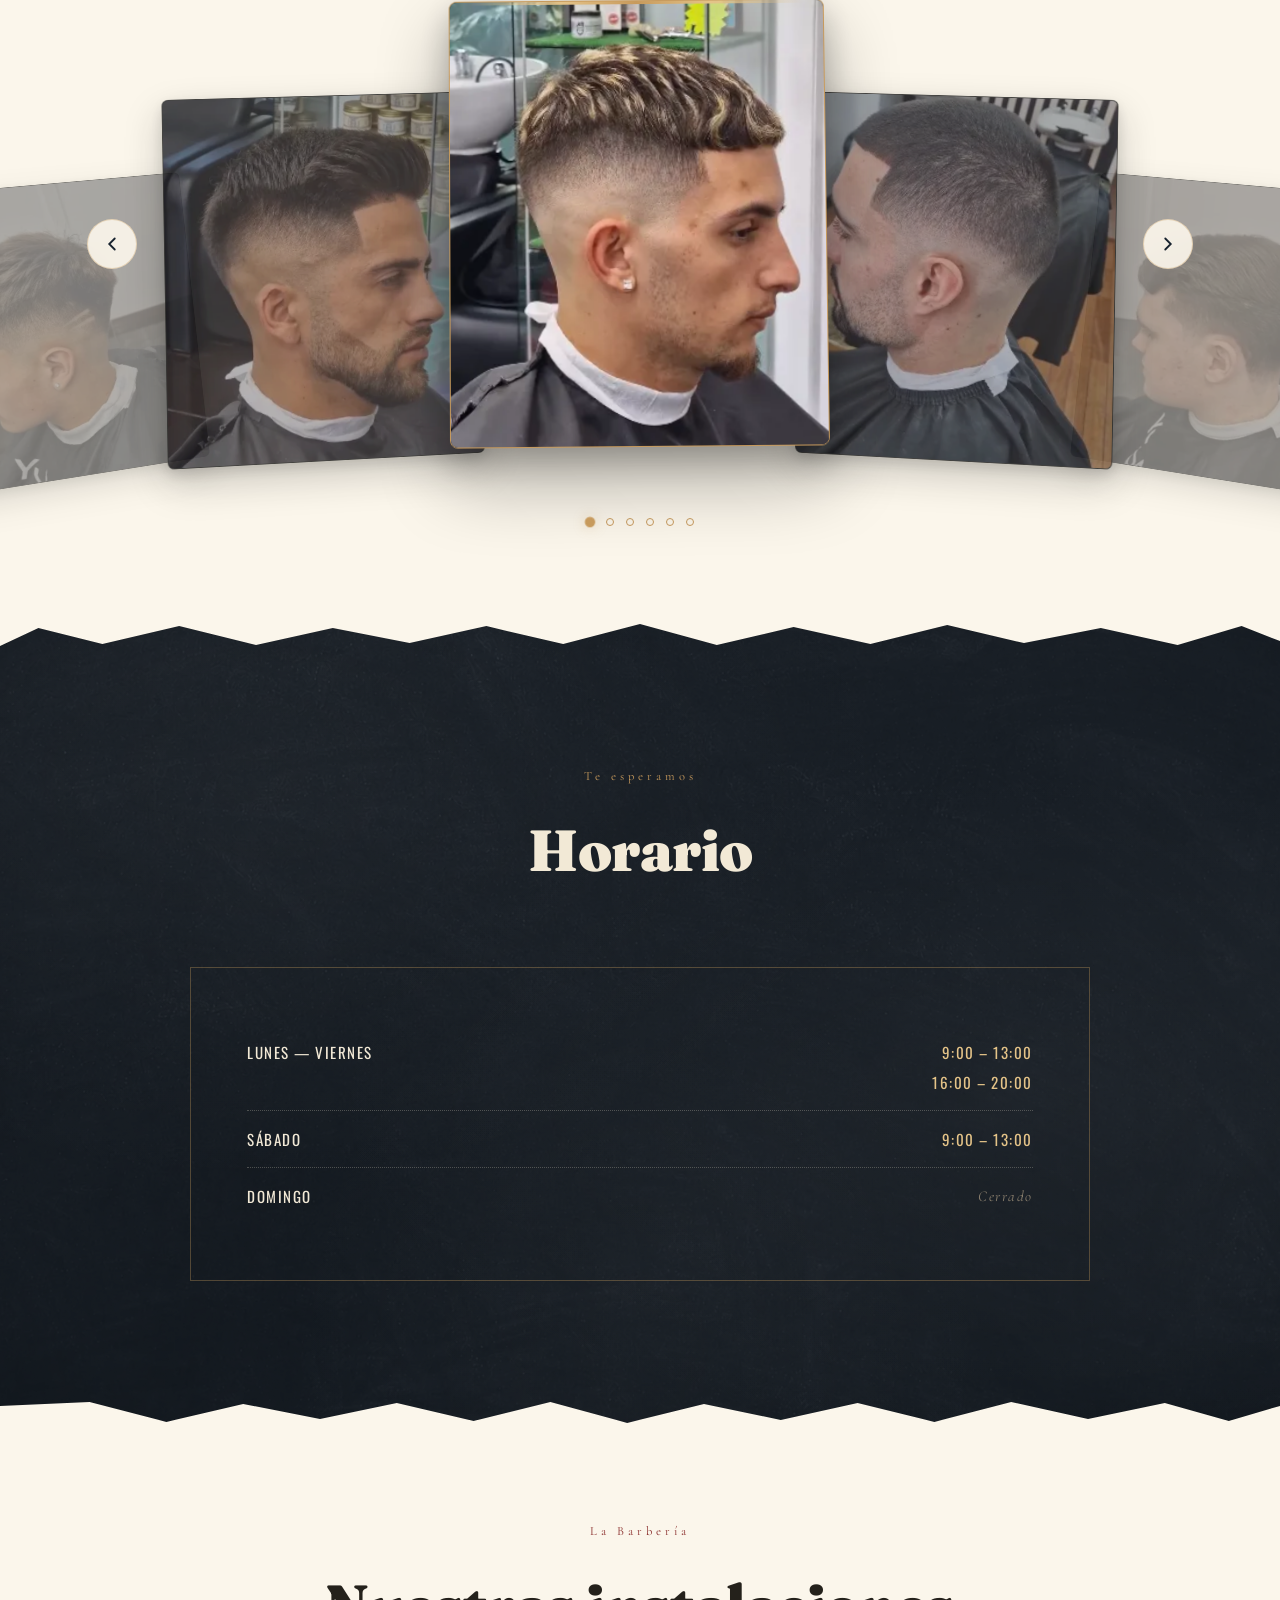
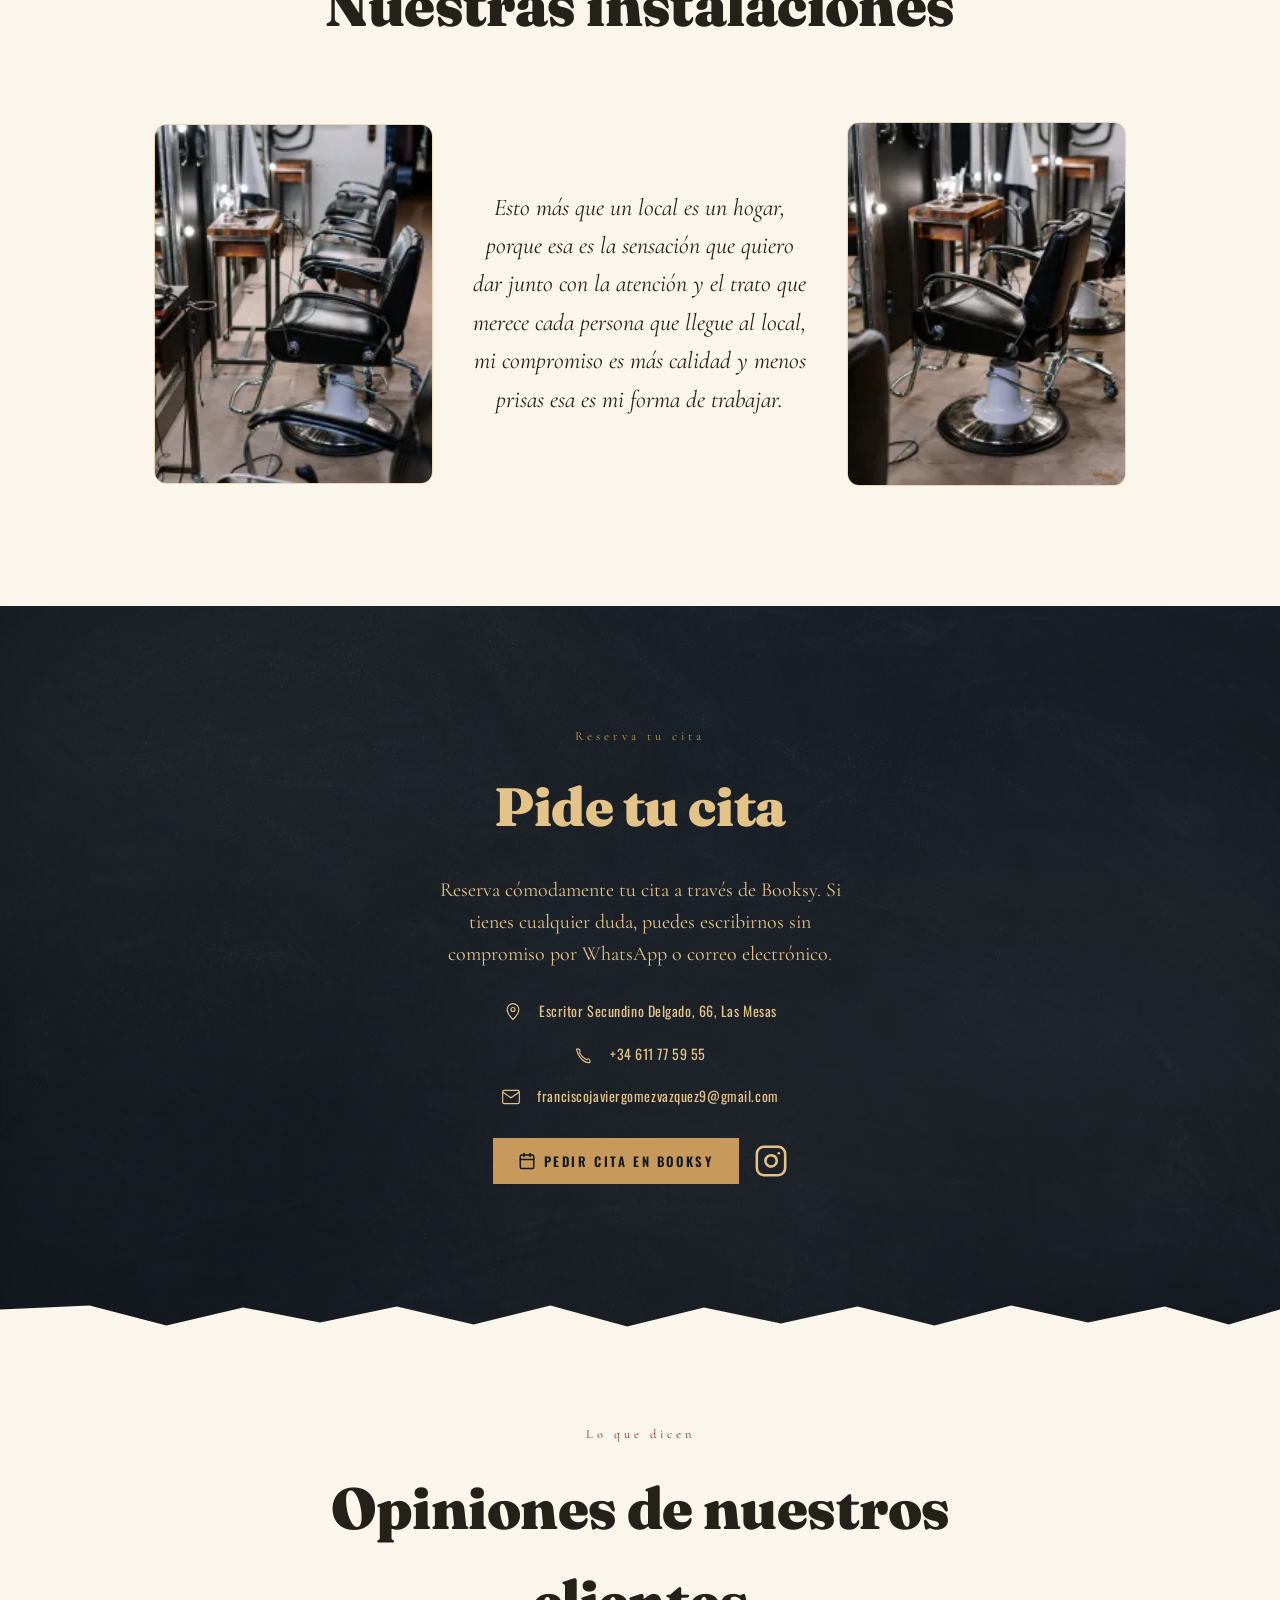
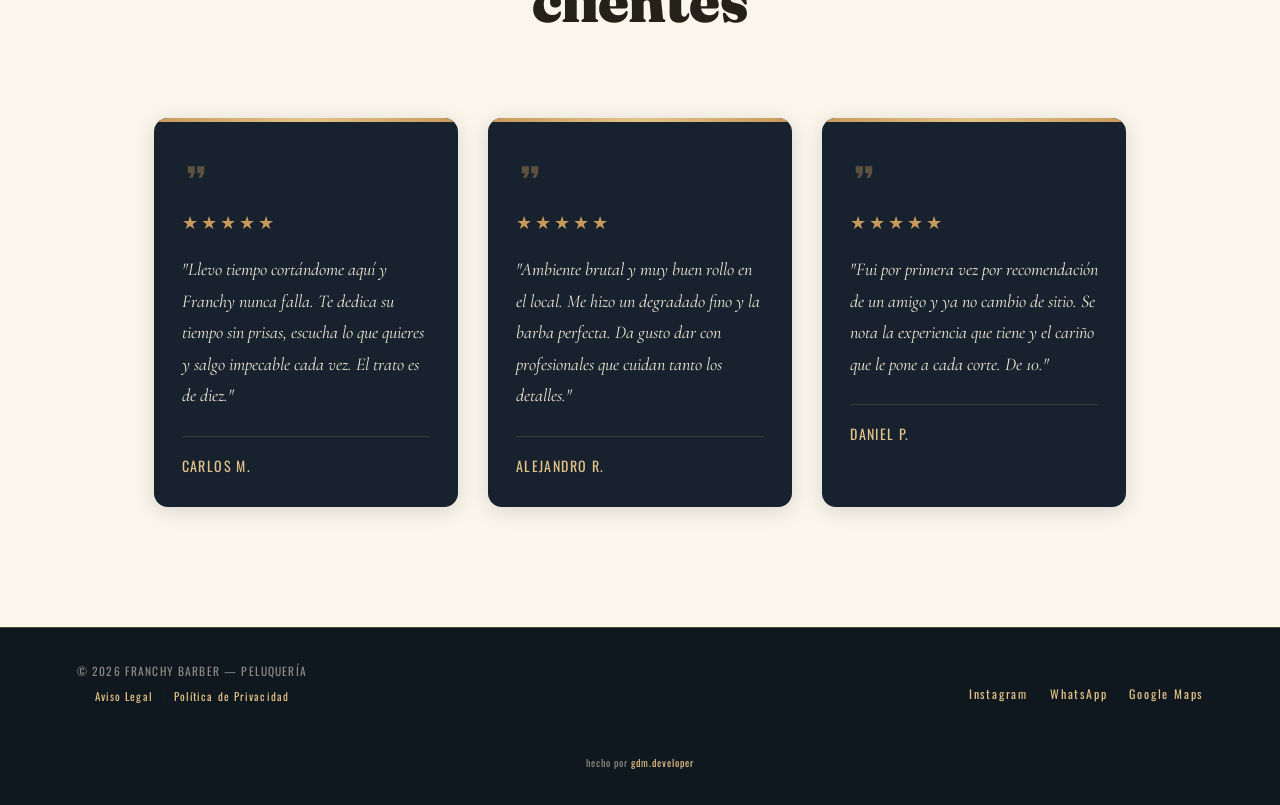
==== commit af3a0db7: "Remove avatar circles from client review cards" ====
--- a/index.html
+++ b/index.html
@@ -271,7 +271,6 @@
       <div class="review-stars">★★★★★</div>
       <p class="review-text">"Llevo tiempo cortándome aquí y Franchy nunca falla. Te dedica su tiempo sin prisas, escucha lo que quieres y salgo impecable cada vez. El trato es de diez."</p>
       <div class="review-footer">
-        <div class="review-avatar">CM</div>
         <div>
           <span class="review-author">Carlos M.</span>
         </div>
@@ -286,7 +285,6 @@
       <div class="review-stars">★★★★★</div>
       <p class="review-text">"Ambiente brutal y muy buen rollo en el local. Me hizo un degradado fino y la barba perfecta. Da gusto dar con profesionales que cuidan tanto los detalles."</p>
       <div class="review-footer">
-        <div class="review-avatar">AR</div>
         <div>
           <span class="review-author">Alejandro R.</span>
         </div>
@@ -301,7 +299,6 @@
       <div class="review-stars">★★★★★</div>
       <p class="review-text">"Fui por primera vez por recomendación de un amigo y ya no cambio de sitio. Se nota la experiencia que tiene y el cariño que le pone a cada corte. De 10."</p>
       <div class="review-footer">
-        <div class="review-avatar">DP</div>
         <div>
           <span class="review-author">Daniel P.</span>
         </div>
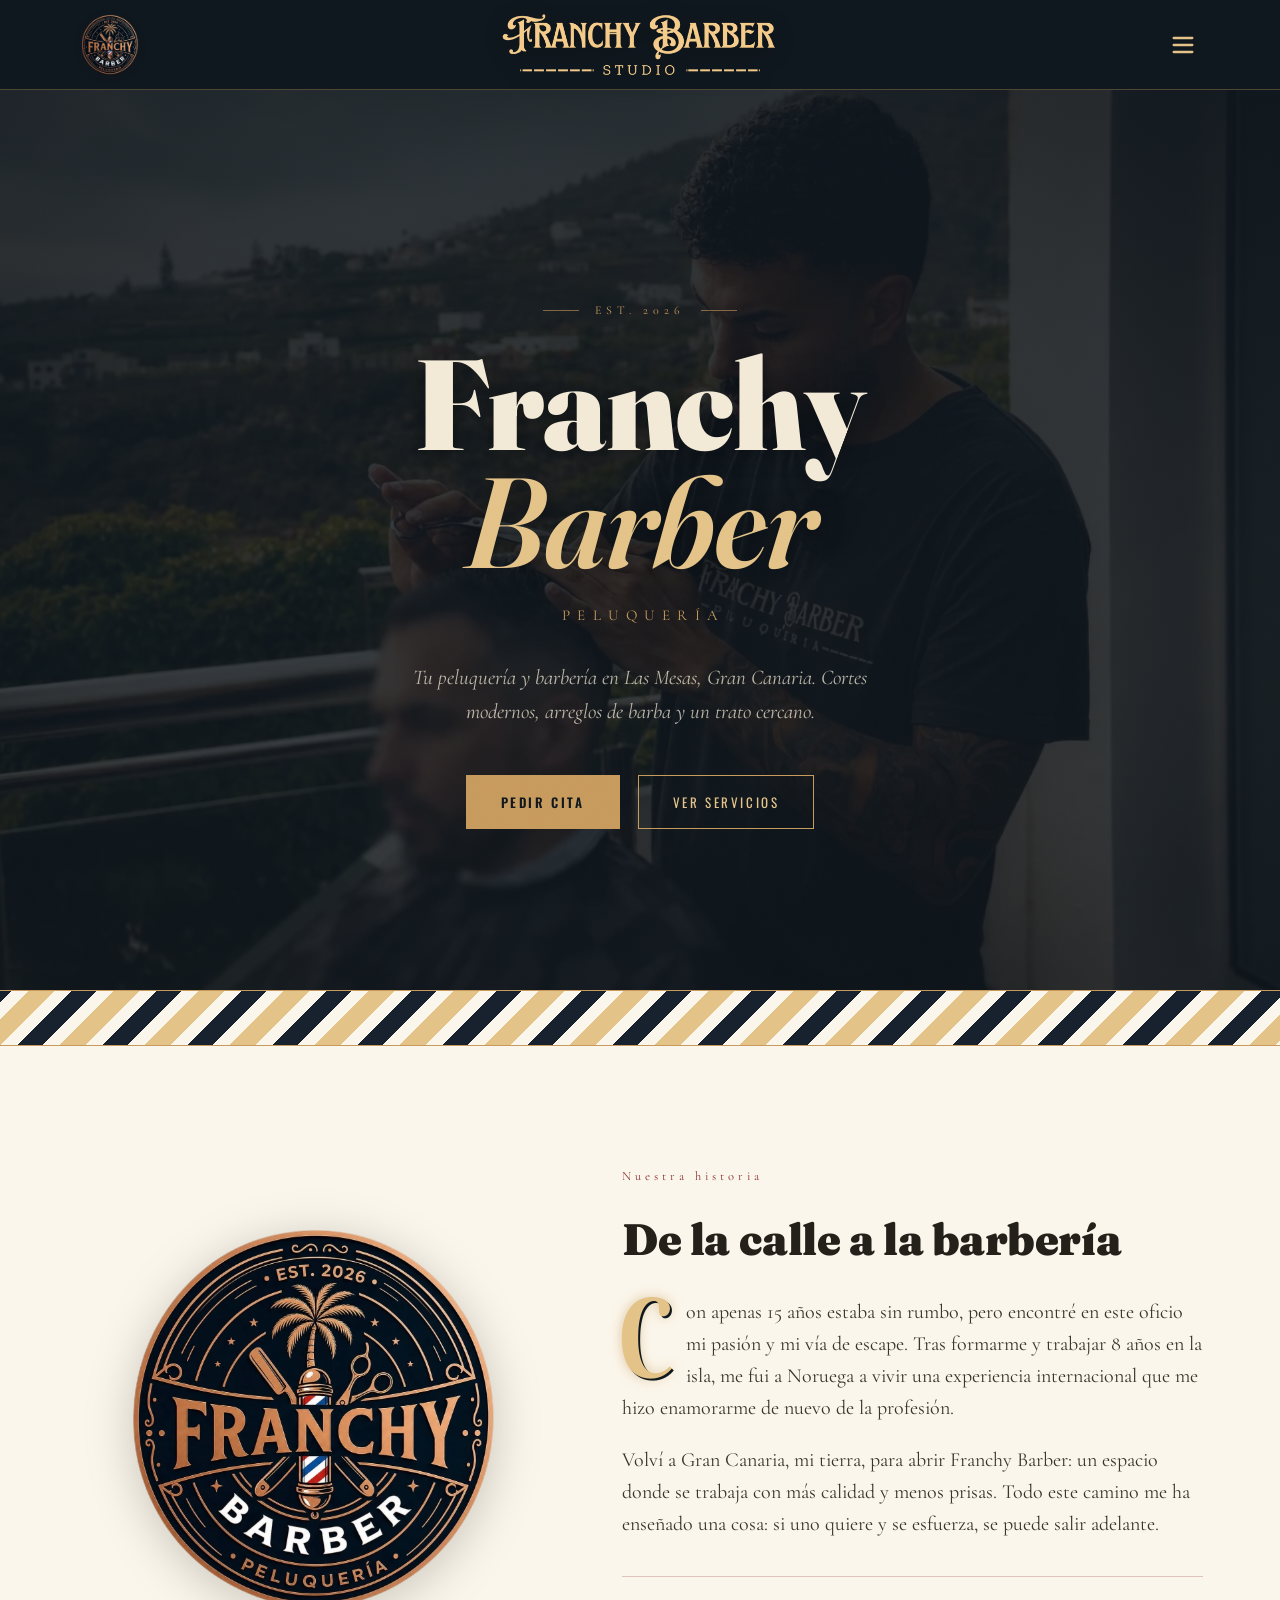
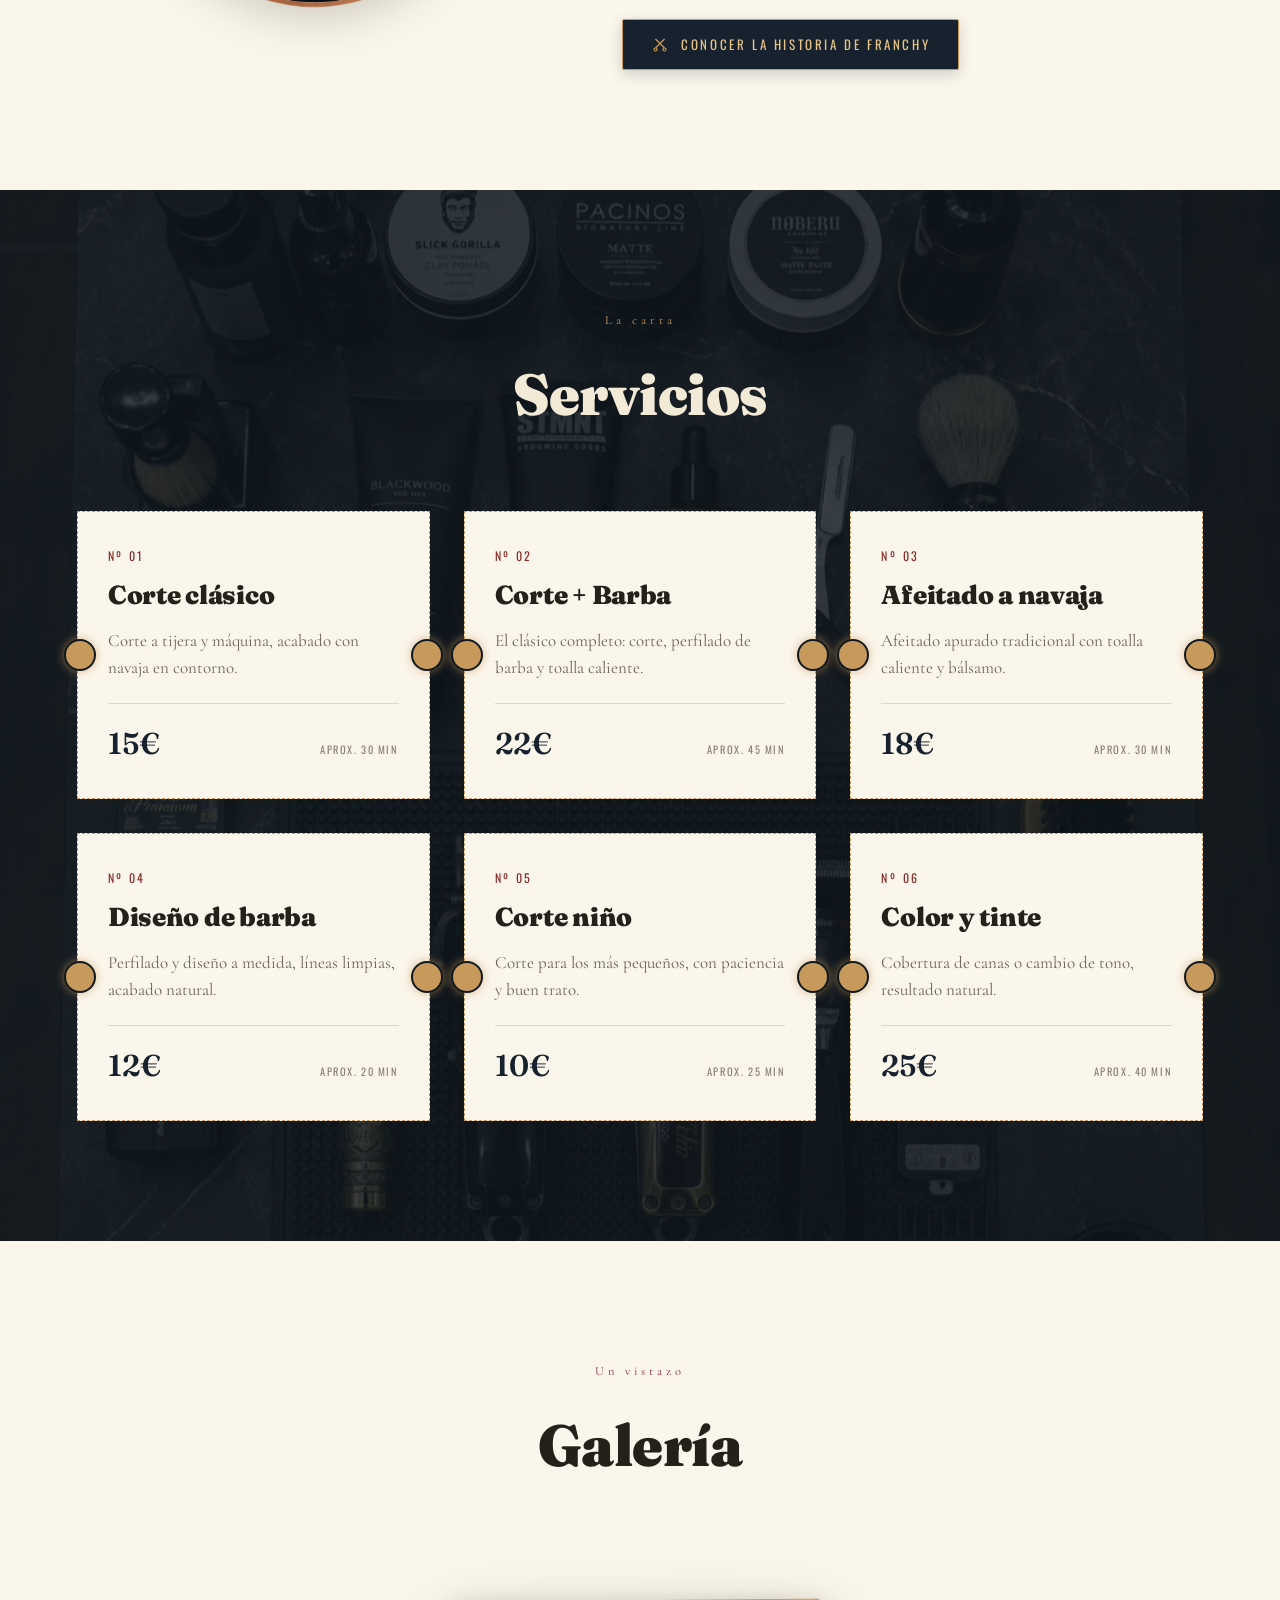
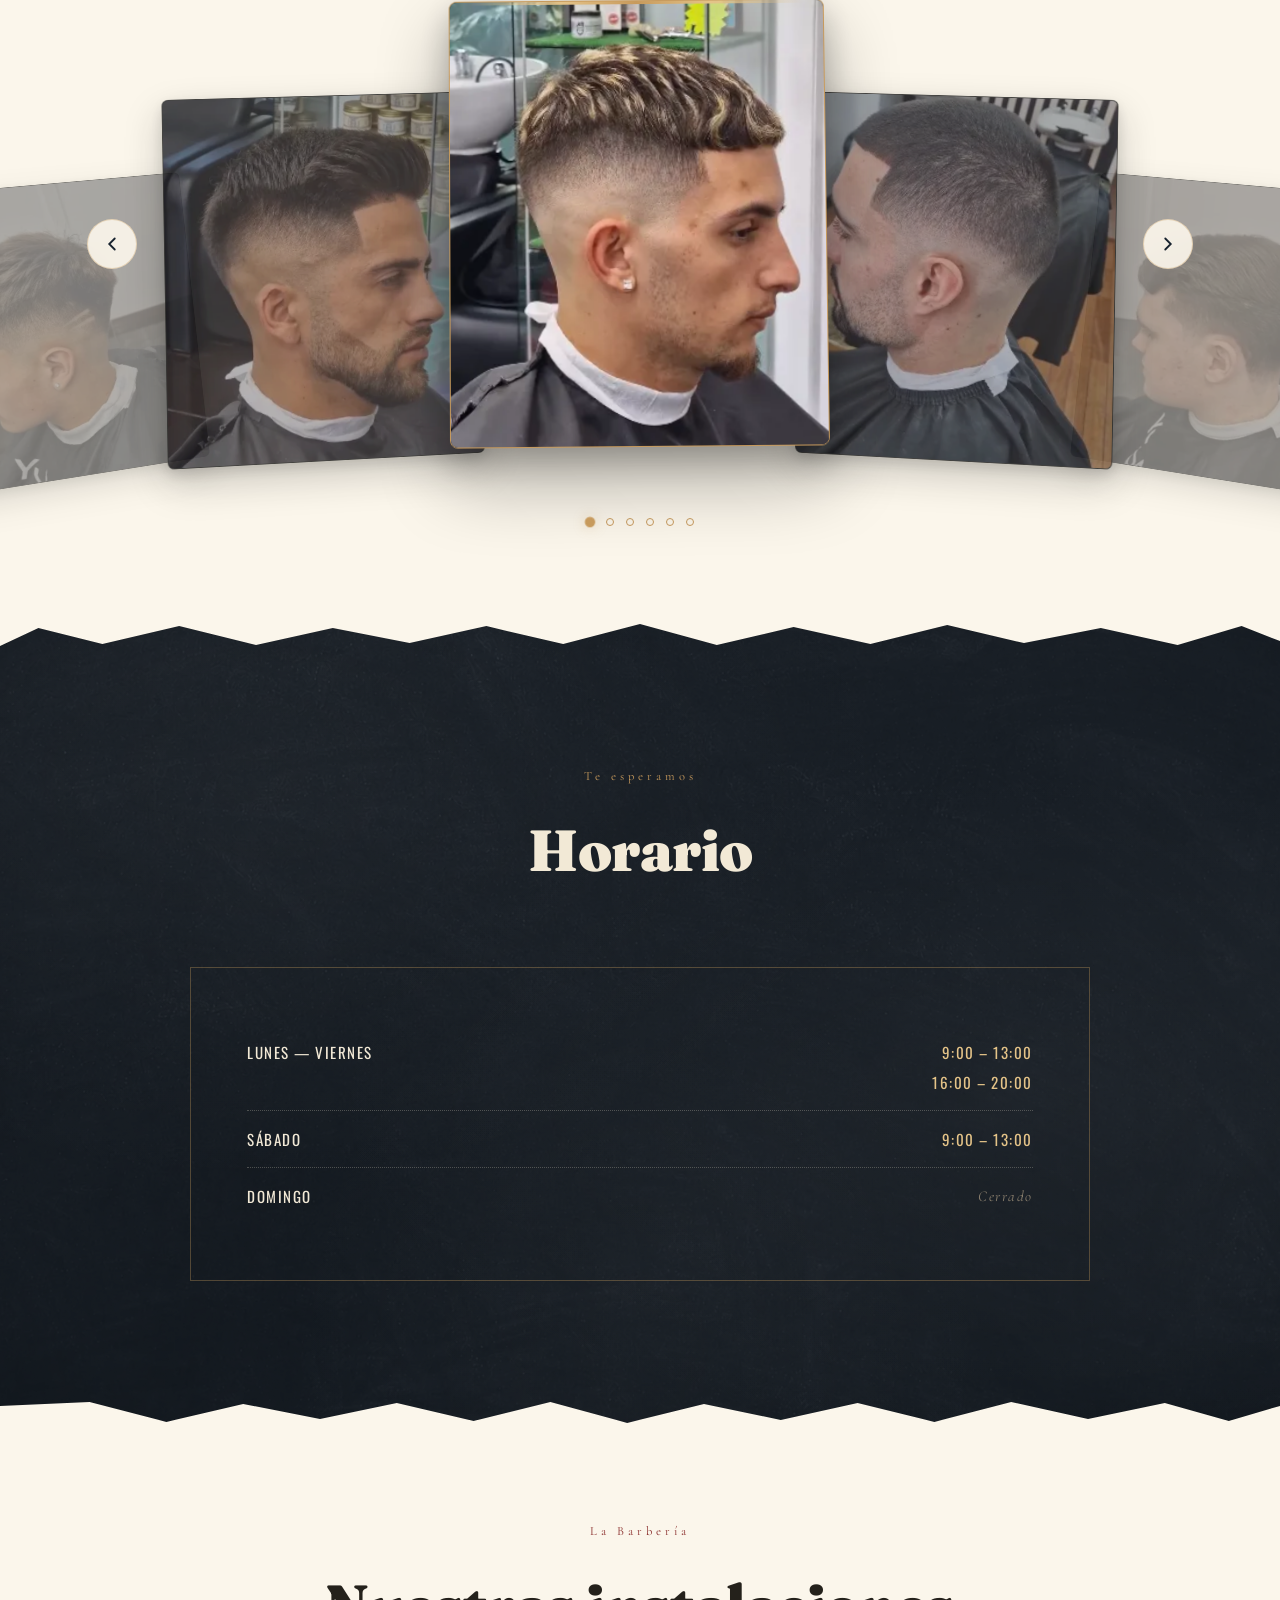
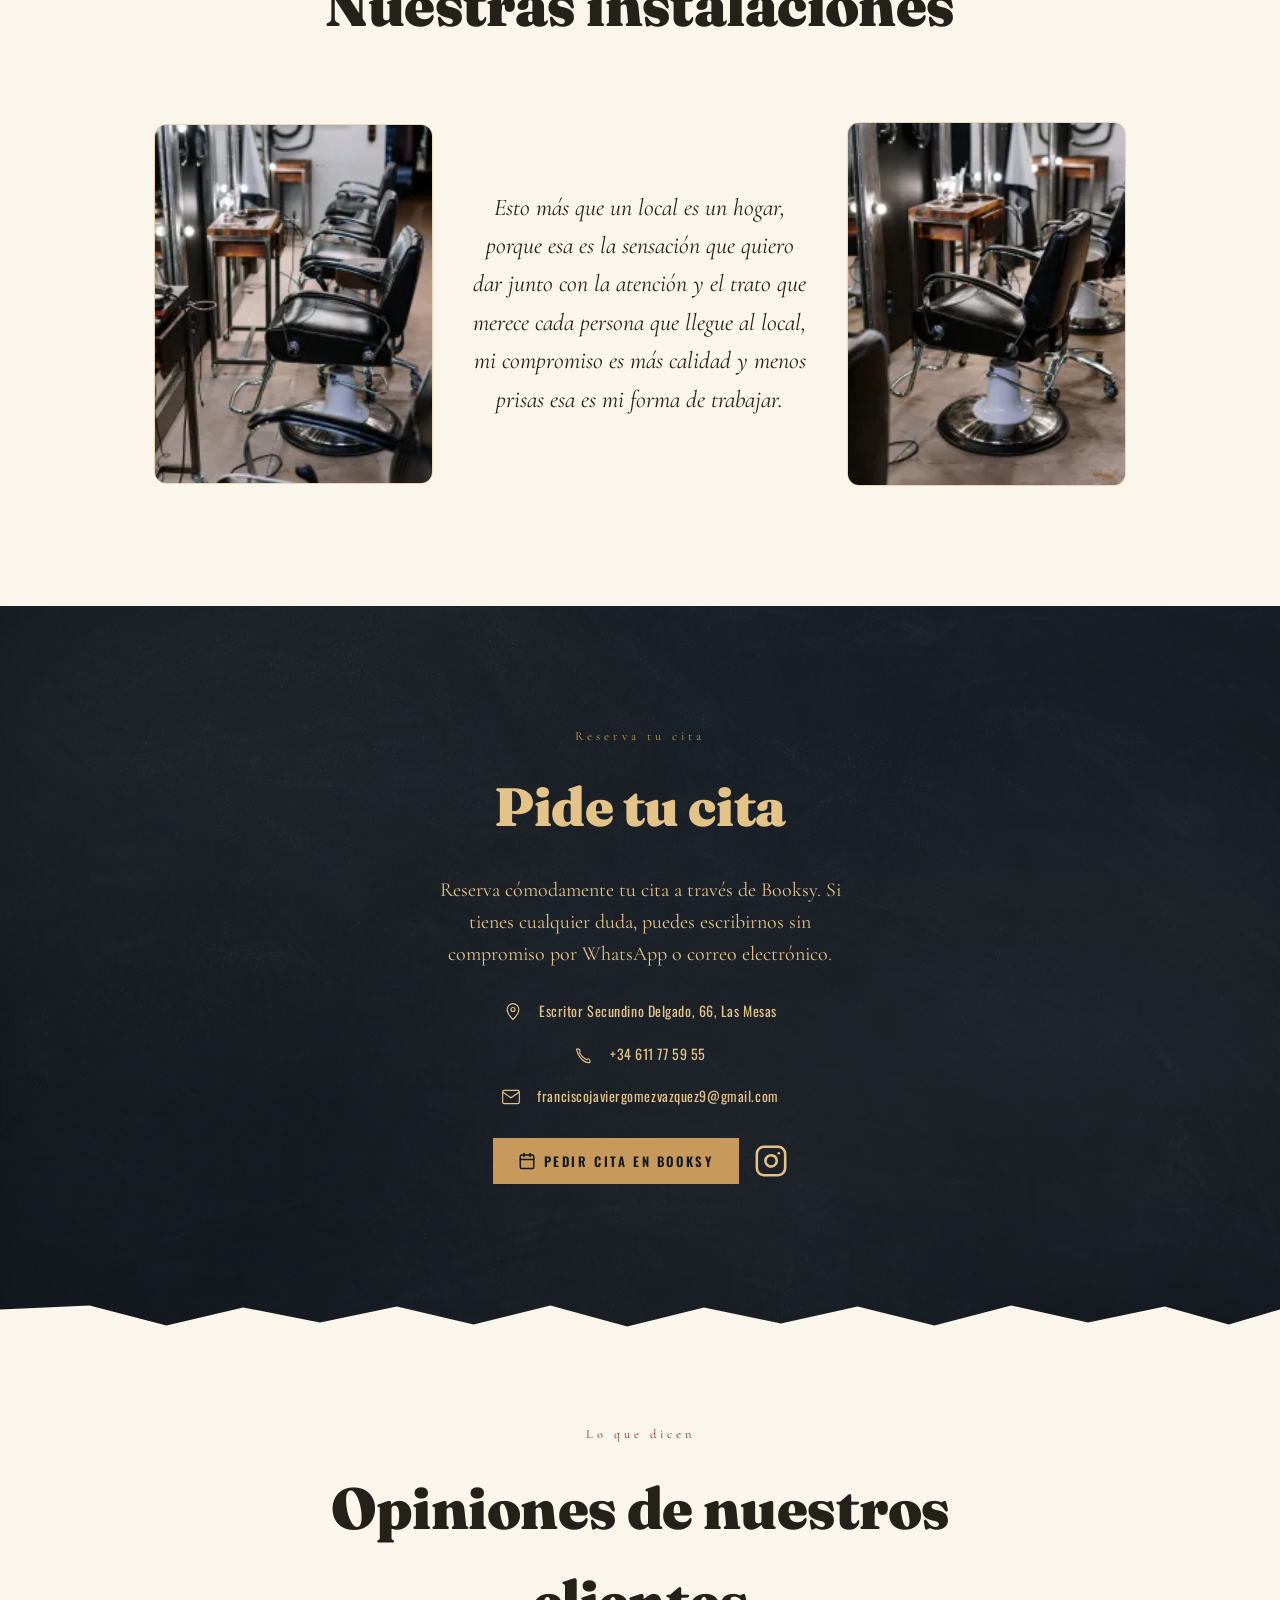
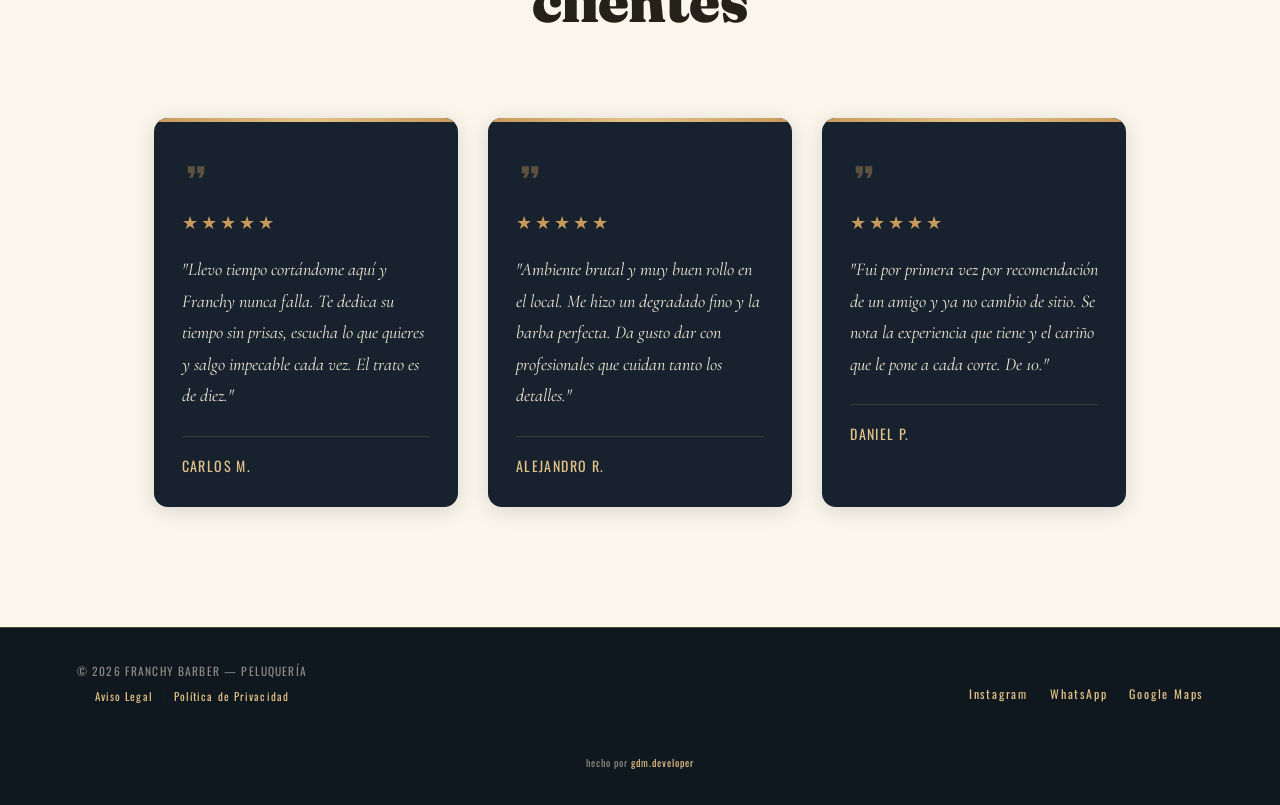
==== commit 726214af: "SEO & WPO optimizations: JSON-LD, metadata, preloads, alt tags" ====
--- a/index.html
+++ b/index.html
@@ -3,22 +3,87 @@
 <head>
 <meta charset="UTF-8">
 <meta name="viewport" content="width=device-width, initial-scale=1.0">
-<title>Franchy Barber — Peluquería</title>
+<title>Franchy Barber | Peluquería y Barbería en Las Mesas, Gran Canaria</title>
+<meta name="description" content="Tu peluquería y barbería de confianza en Las Mesas, Las Palmas de Gran Canaria. Cortes modernos, arreglos de barba y atención al detalle. Pide tu cita.">
+<meta name="theme-color" content="#10181f">
+<link rel="canonical" href="https://guillediaz6.github.io/franchybarber-webpage/">
+
+<!-- Open Graph / Facebook -->
+<meta property="og:type" content="website">
+<meta property="og:url" content="https://guillediaz6.github.io/franchybarber-webpage/">
+<meta property="og:title" content="Franchy Barber | Peluquería en Las Mesas, Gran Canaria">
+<meta property="og:description" content="Tu peluquería y barbería de confianza en Las Mesas. Cortes modernos, arreglos de barba y atención detallada.">
+<meta property="og:image" content="https://guillediaz6.github.io/franchybarber-webpage/img/nuevaportada.webp">
+
+<!-- Twitter -->
+<meta property="twitter:card" content="summary_large_image">
+<meta property="twitter:url" content="https://guillediaz6.github.io/franchybarber-webpage/">
+<meta property="twitter:title" content="Franchy Barber | Peluquería en Las Mesas">
+<meta property="twitter:description" content="Tu peluquería de confianza en Las Mesas, Las Palmas de Gran Canaria. Cortes y arreglos de barba.">
+<meta property="twitter:image" content="https://guillediaz6.github.io/franchybarber-webpage/img/nuevaportada.webp">
+
+<!-- Preloads & Icons -->
 <link rel="icon" type="image/webp" href="img/logo.webp">
+<link rel="preload" as="image" href="img/nuevaportada.webp" type="image/webp">
 <link rel="preconnect" href="https://fonts.googleapis.com">
+<link rel="preconnect" href="https://fonts.gstatic.com" crossorigin>
 <link href="https://fonts.googleapis.com/css2?family=Fraunces:ital,opsz,wght@0,9..144,400;0,9..144,600;0,9..144,900;1,9..144,600&family=Oswald:wght@400;500;600;700&family=Cormorant+Garamond:ital,wght@0,400;0,500;0,600;1,400&family=Berkshire+Swash&family=Pinyon+Script&display=swap" rel="stylesheet">
 <link rel="stylesheet" href="css/styles.css">
+
+<!-- JSON-LD LocalBusiness -->
+<script type="application/ld+json">
+{
+  "@context": "https://schema.org",
+  "@type": "HairSalon",
+  "name": "Franchy Barber",
+  "image": "https://guillediaz6.github.io/franchybarber-webpage/img/logo.webp",
+  "@id": "https://guillediaz6.github.io/franchybarber-webpage/",
+  "url": "https://guillediaz6.github.io/franchybarber-webpage/",
+  "telephone": "+34611775955",
+  "address": {
+    "@type": "PostalAddress",
+    "streetAddress": "Escritor Secundino Delgado, 66, Las Mesas",
+    "addressLocality": "Las Palmas de Gran Canaria",
+    "addressRegion": "Canarias",
+    "postalCode": "35018",
+    "addressCountry": "ES"
+  },
+  "openingHoursSpecification": [
+    {
+      "@type": "OpeningHoursSpecification",
+      "dayOfWeek": ["Monday", "Tuesday", "Wednesday", "Thursday", "Friday"],
+      "opens": "09:00",
+      "closes": "13:00"
+    },
+    {
+      "@type": "OpeningHoursSpecification",
+      "dayOfWeek": ["Monday", "Tuesday", "Wednesday", "Thursday", "Friday"],
+      "opens": "16:00",
+      "closes": "20:00"
+    },
+    {
+      "@type": "OpeningHoursSpecification",
+      "dayOfWeek": "Saturday",
+      "opens": "09:00",
+      "closes": "13:00"
+    }
+  ],
+  "sameAs": [
+    "https://instagram.com/franchybarberr"
+  ]
+}
+</script>
 </head>
 <body>
 
 <header>
   <div class="header-left">
     <a href="#" class="logo-link">
-      <img src="img/logo.webp" alt="Franchy Barber Logo" class="header-logo">
+      <img src="img/logo.webp" alt="Franchy Barber Logo - Peluquería en Las Mesas" class="header-logo">
     </a>
   </div>
   <div class="header-center">
-    <img src="img/letrero.webp" alt="Franchy Barber" class="header-letrero">
+    <img src="img/letrero.webp" alt="Franchy Barber - Barbería en Las Mesas, Gran Canaria" class="header-letrero">
   </div>
   <div class="header-right">
     <nav class="desktop-nav">
@@ -60,7 +125,7 @@
   <div class="est">EST. 2026</div>
   <h1>Franchy<br><em>Barber</em></h1>
   <p class="sub">PELUQUERÍA</p>
-  <p class="hero-tagline">Tu barbería en Las Palmas de Gran Canaria. Cortes de pelo modernos, arreglos de barba y un trato cercano.</p>
+  <p class="hero-tagline">Tu peluquería y barbería en Las Mesas, Gran Canaria. Cortes modernos, arreglos de barba y un trato cercano.</p>
   <div class="hero-ctas">
     <a href="https://franchybarber.booksy.com/a/" target="_blank" class="btn btn-solid">Pedir cita</a>
     <a href="#servicios" class="btn btn-outline">Ver servicios</a>
@@ -73,7 +138,7 @@
 <section id="nosotros">
   <div class="about-wrap">
     <div class="badge-circle">
-      <img src="img/logo.webp" alt="Franchy Barber Logo" class="about-logo">
+      <img src="img/logo.webp" alt="Peluquería Franchy Barber Las Mesas Logo" class="about-logo">
     </div>
     <div class="about-text">
       <span class="eyebrow">Nuestra historia</span>
@@ -154,12 +219,12 @@
   <div class="carousel-wrapper">
     <div class="carousel-scene">
       <!-- Reemplaza cada src con la ruta de tu imagen real -->
-      <div class="carousel-card"><div class="card-inner"><img src="img/1.webp" alt="Corte degradado profesional"></div></div>
-      <div class="carousel-card"><div class="card-inner"><img src="img/2.webp" alt="Afeitado clásico a navaja"></div></div>
-      <div class="carousel-card"><div class="card-inner"><img src="img/3.webp" alt="Interior de la barbería"></div></div>
-      <div class="carousel-card"><div class="card-inner"><img src="img/4.webp" alt="Trabajo de tijera y peine"></div></div>
-      <div class="carousel-card"><div class="card-inner"><img src="img/5.webp" alt="Herramientas de barbero"></div></div>
-      <div class="carousel-card"><div class="card-inner"><img src="img/6.webp" alt="Tratamiento con toalla caliente"></div></div>
+      <div class="carousel-card"><div class="card-inner"><img src="img/1.webp" alt="Corte degradado profesional en peluquería Las Mesas"></div></div>
+      <div class="carousel-card"><div class="card-inner"><img src="img/2.webp" alt="Afeitado clásico a navaja en barbería Gran Canaria"></div></div>
+      <div class="carousel-card"><div class="card-inner"><img src="img/3.webp" alt="Interior de la peluquería Franchy Barber en Las Mesas"></div></div>
+      <div class="carousel-card"><div class="card-inner"><img src="img/4.webp" alt="Trabajo de tijera y peine por peluquero experto"></div></div>
+      <div class="carousel-card"><div class="card-inner"><img src="img/5.webp" alt="Herramientas de barbero profesional"></div></div>
+      <div class="carousel-card"><div class="card-inner"><img src="img/6.webp" alt="Tratamiento con toalla caliente en barbería"></div></div>
     </div>
     <button class="carousel-btn carousel-prev" aria-label="Imagen anterior">
       <svg viewBox="0 0 24 24" fill="none" stroke="currentColor" stroke-width="2" stroke-linecap="round"><polyline points="15 18 9 12 15 6"/></svg>
@@ -208,7 +273,7 @@
   </div>
   <div class="instalaciones-wrap-three-col">
     <div class="instalaciones-img-wrapper">
-      <img src="img/local1.webp" alt="Instalaciones de la barbería - Vista 1" loading="lazy">
+      <img src="img/local1.webp" alt="Instalaciones de la peluquería en Las Mesas - Vista 1" loading="lazy">
     </div>
     <div class="instalaciones-text-col">
       <p class="instalaciones-text">
@@ -216,7 +281,7 @@
       </p>
     </div>
     <div class="instalaciones-img-wrapper">
-      <img src="img/local2.webp" alt="Instalaciones de la barbería - Vista 2" loading="lazy">
+      <img src="img/local2.webp" alt="Interior del local de barbería en Gran Canaria - Vista 2" loading="lazy">
     </div>
   </div>
 </section>
@@ -318,9 +383,9 @@
     </div>
   </div>
   <div class="social-row">
-    <a href="https://instagram.com/franchybarberr" target="_blank">Instagram</a>
-    <a href="#">WhatsApp</a>
-    <a href="#">Google Maps</a>
+    <a href="https://instagram.com/franchybarberr" target="_blank" rel="noopener">Instagram</a>
+    <a href="https://wa.me/34611775955" target="_blank" rel="noopener">WhatsApp</a>
+    <a href="https://www.google.com/maps/search/?api=1&query=Escritor+Secundino+Delgado,+66,+Las+Mesas,+Las+Palmas+de+Gran+Canaria" target="_blank" rel="noopener">Google Maps</a>
   </div>
   <p class="credit">hecho por <a href="https://guillediaz6.github.io/portfolio" target="_blank">gdm.developer</a></p>
 </footer>
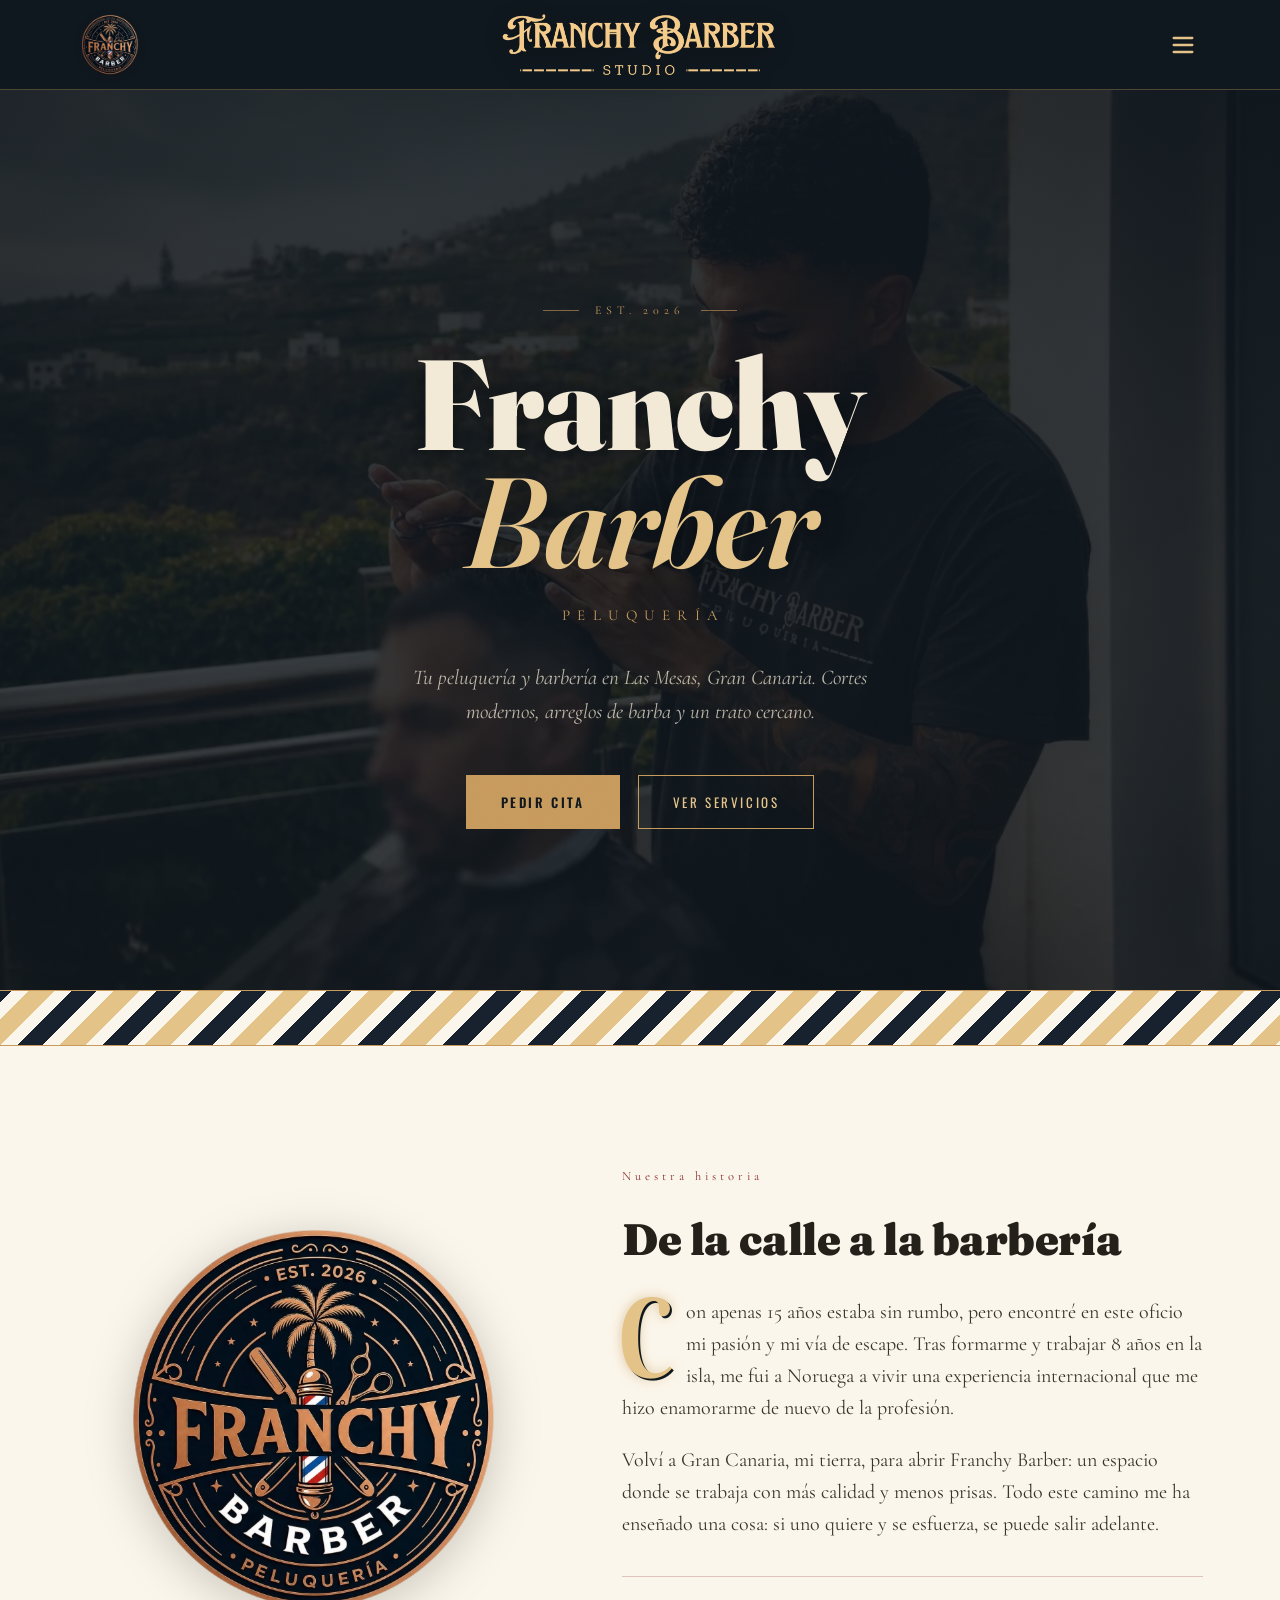
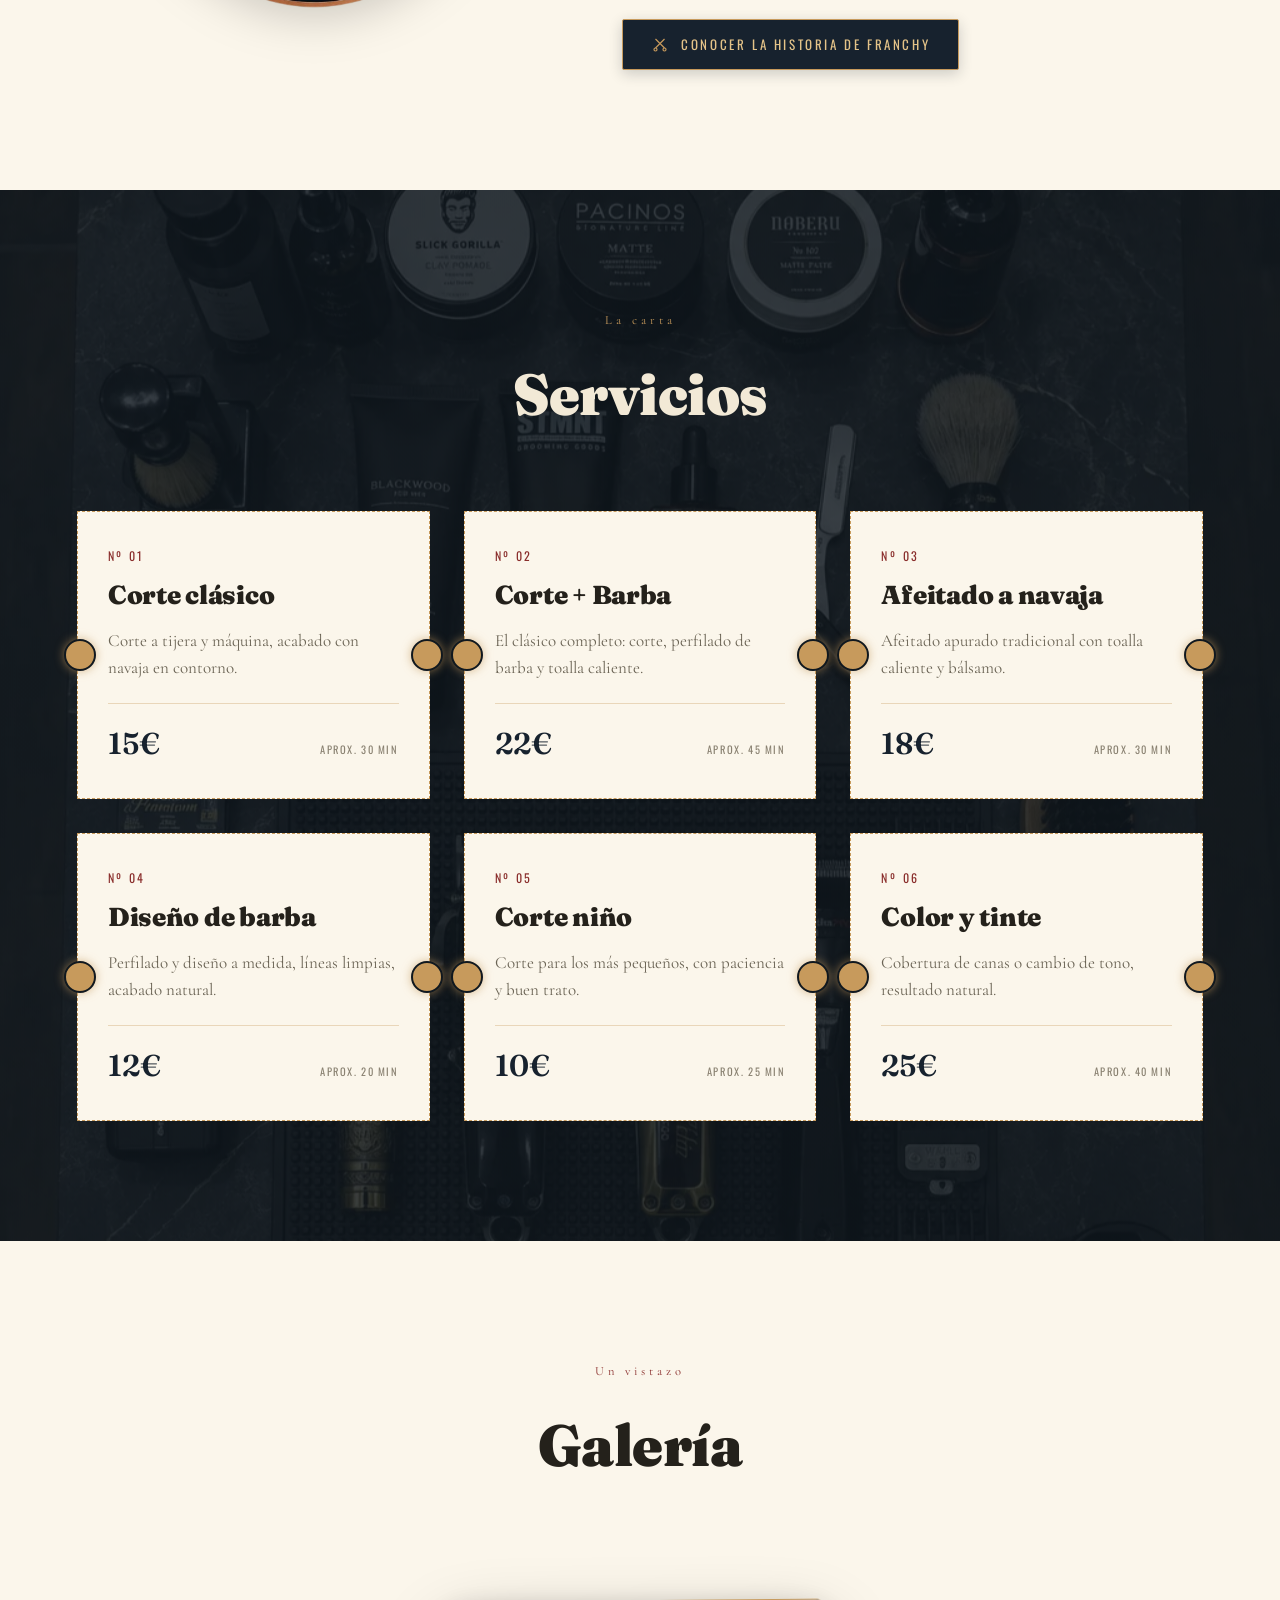
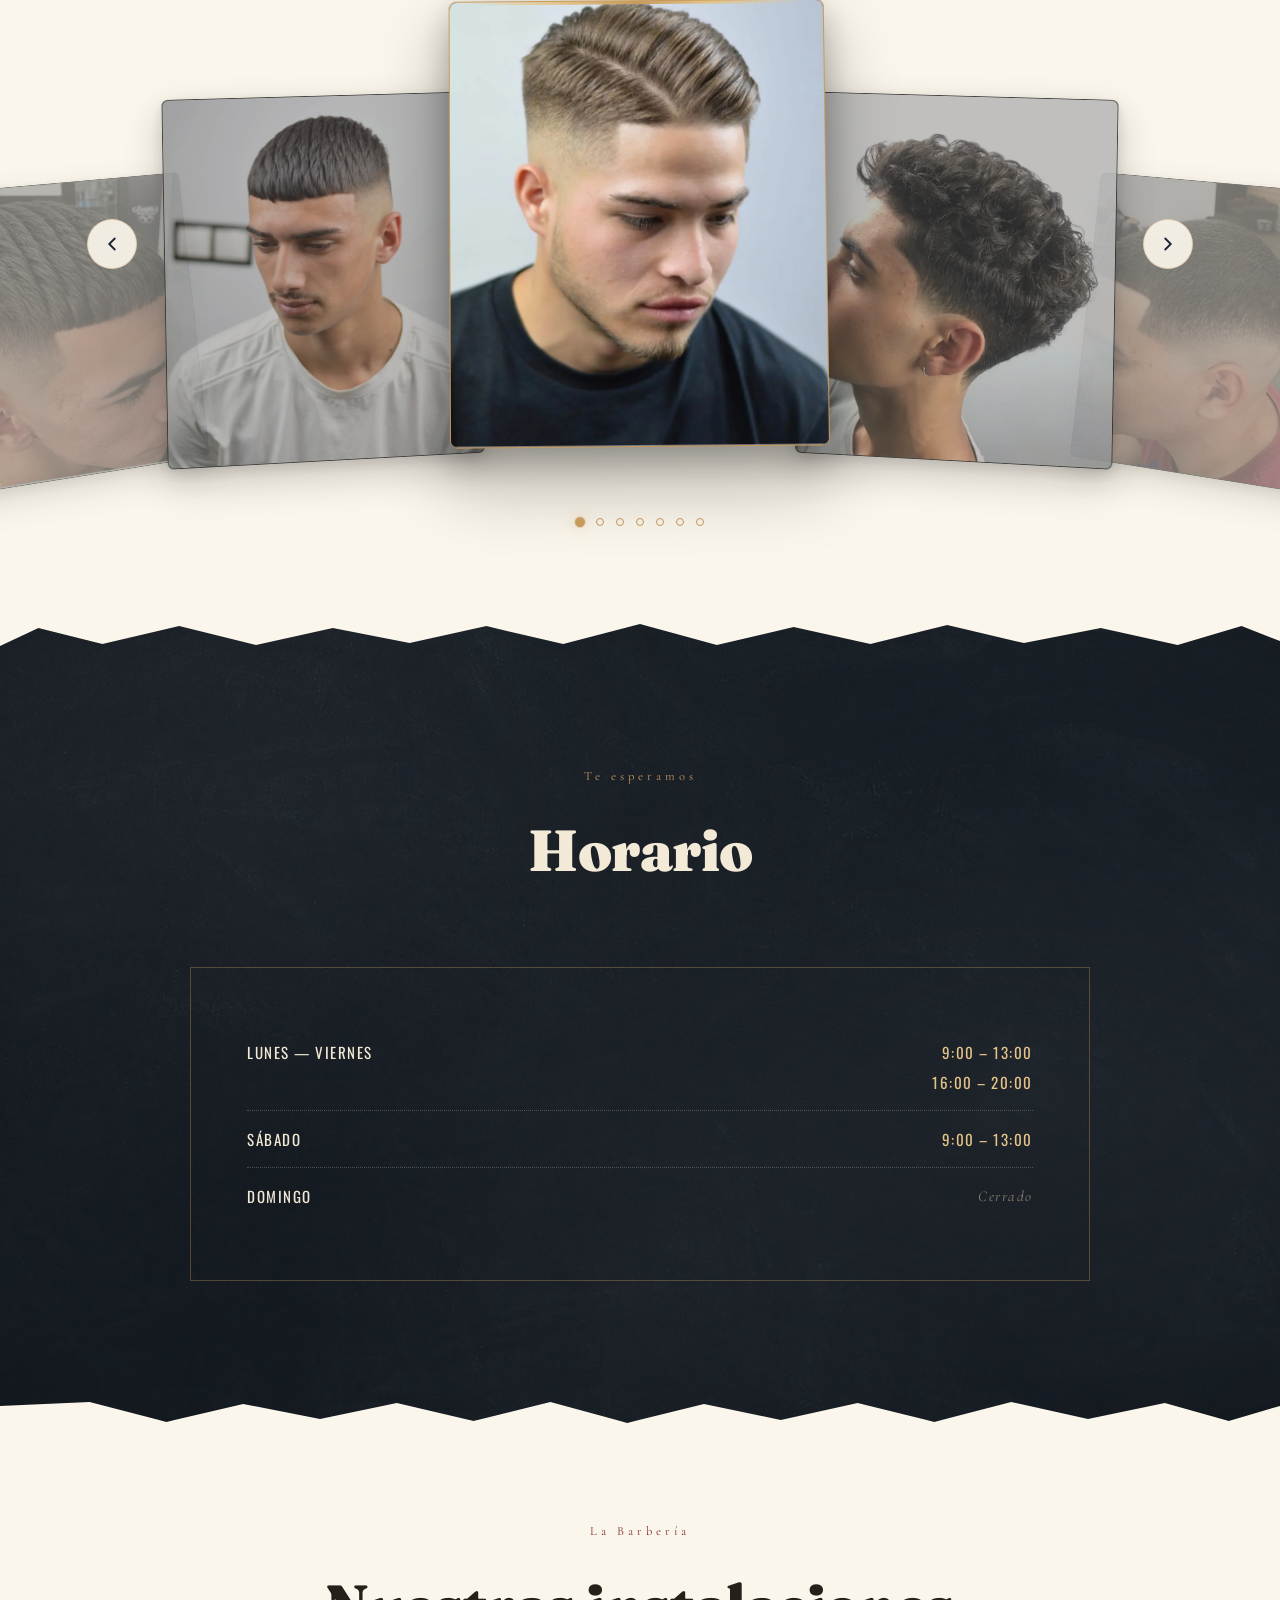
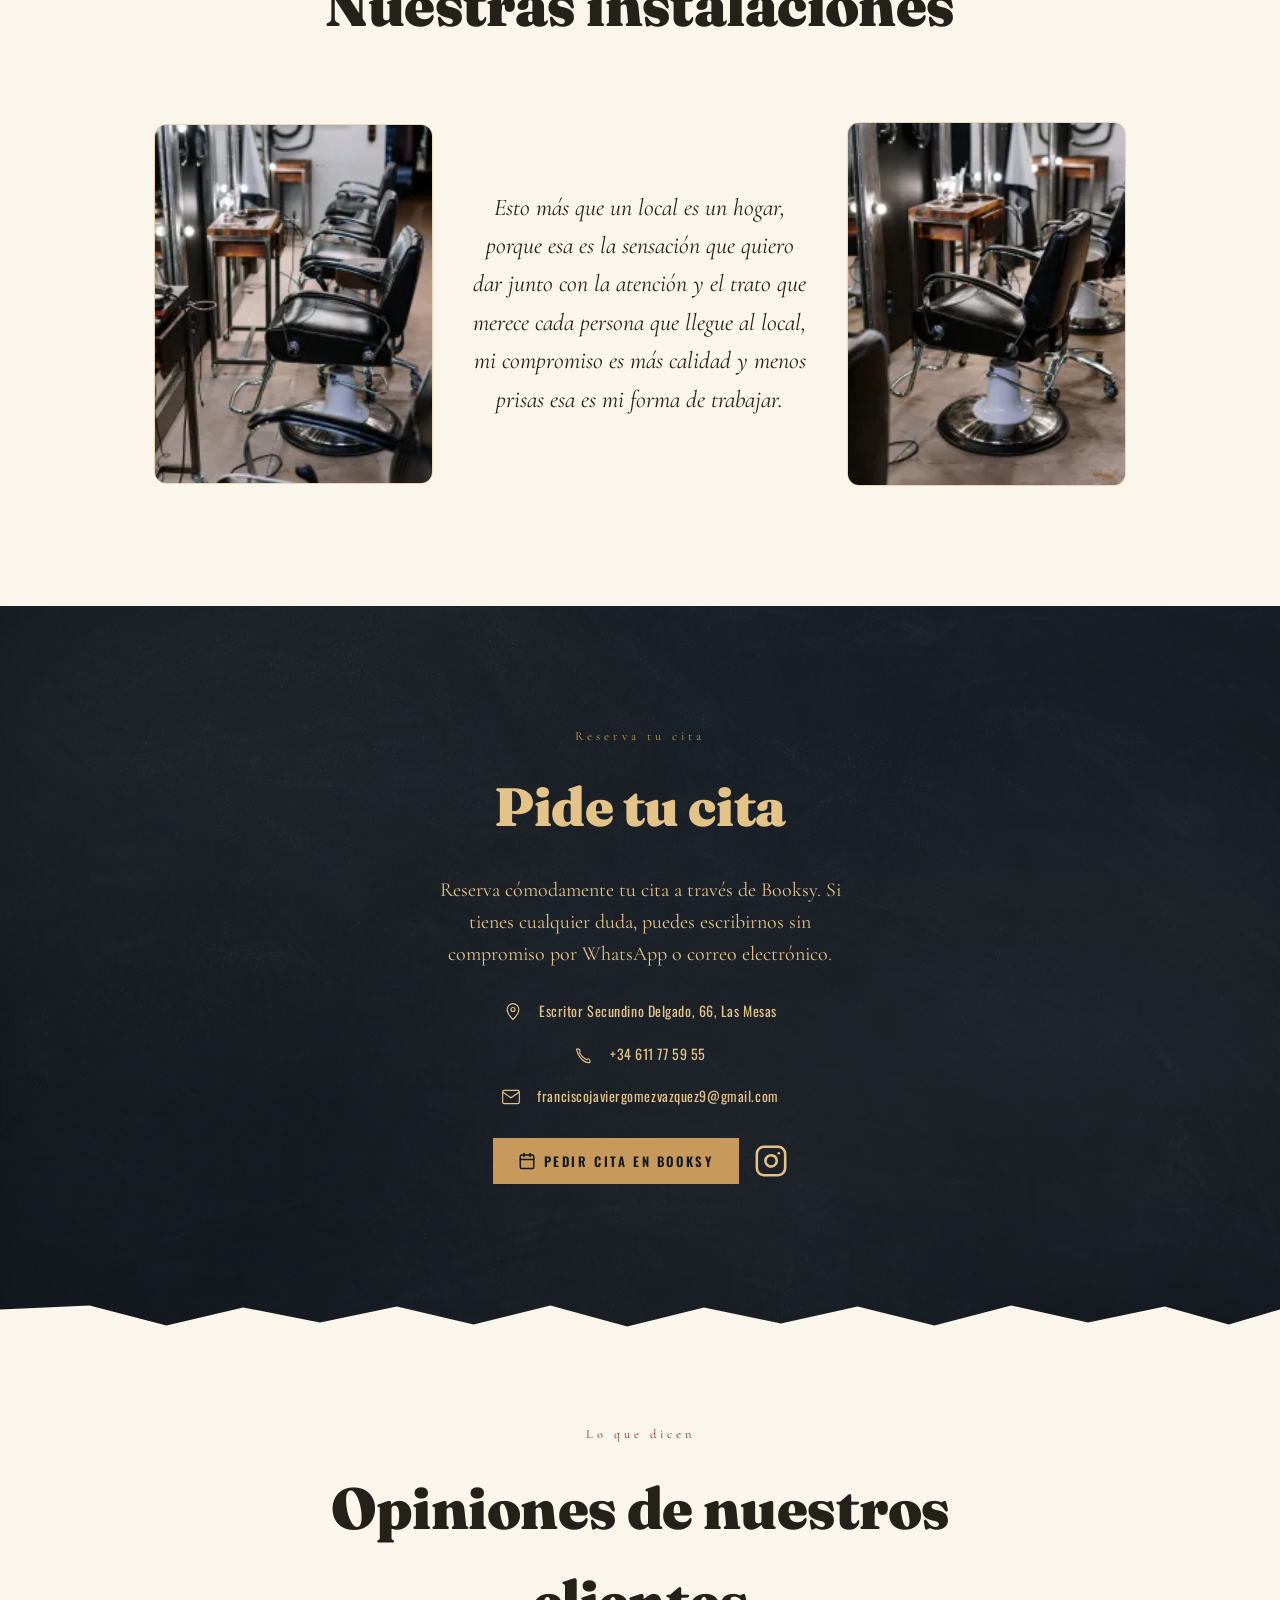
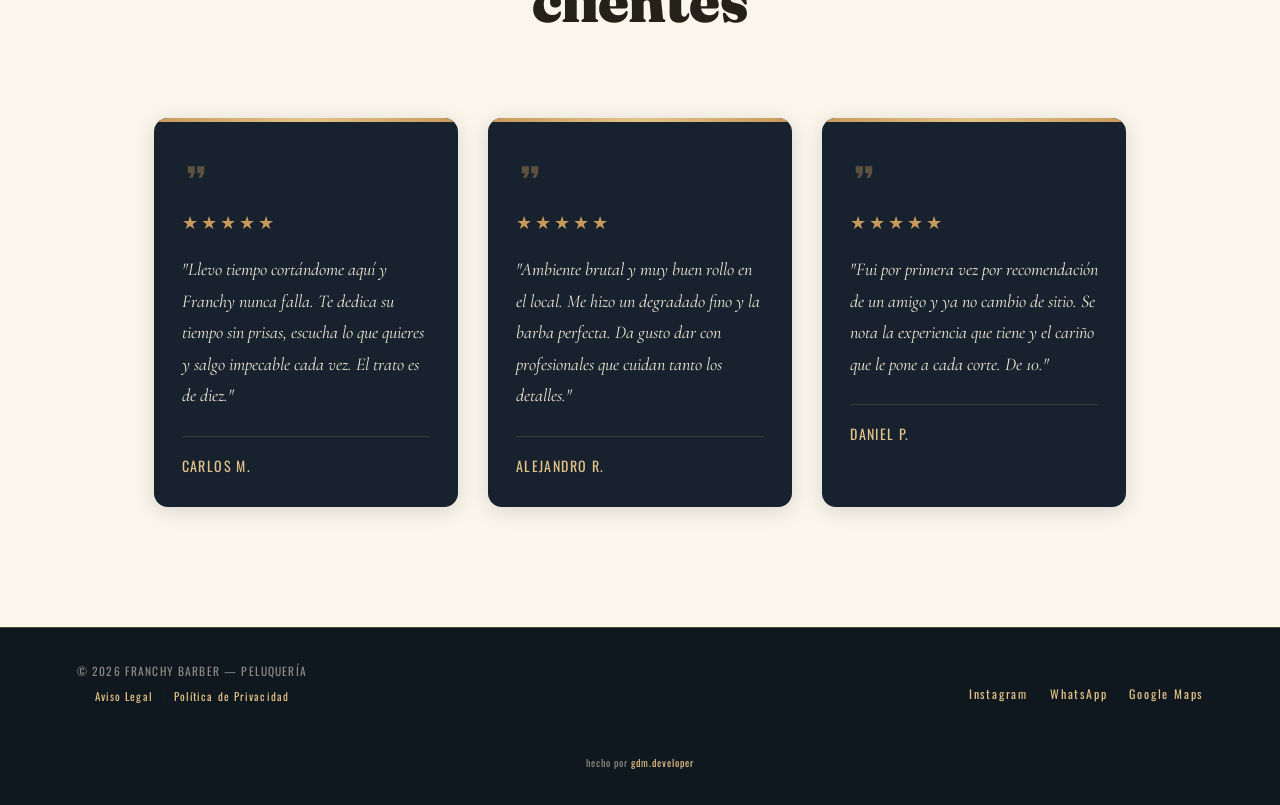
==== commit dc31d499: "Update gallery images and switch to new franchybarber.es domain in SEO tags" ====
--- a/index.html
+++ b/index.html
@@ -6,21 +6,21 @@
 <title>Franchy Barber | Peluquería y Barbería en Las Mesas, Gran Canaria</title>
 <meta name="description" content="Tu peluquería y barbería de confianza en Las Mesas, Las Palmas de Gran Canaria. Cortes modernos, arreglos de barba y atención al detalle. Pide tu cita.">
 <meta name="theme-color" content="#10181f">
-<link rel="canonical" href="https://guillediaz6.github.io/franchybarber-webpage/">
+<link rel="canonical" href="https://franchybarber.es/">
 
 <!-- Open Graph / Facebook -->
 <meta property="og:type" content="website">
-<meta property="og:url" content="https://guillediaz6.github.io/franchybarber-webpage/">
+<meta property="og:url" content="https://franchybarber.es/">
 <meta property="og:title" content="Franchy Barber | Peluquería en Las Mesas, Gran Canaria">
 <meta property="og:description" content="Tu peluquería y barbería de confianza en Las Mesas. Cortes modernos, arreglos de barba y atención detallada.">
-<meta property="og:image" content="https://guillediaz6.github.io/franchybarber-webpage/img/nuevaportada.webp">
+<meta property="og:image" content="https://franchybarber.es/img/nuevaportada.webp">
 
 <!-- Twitter -->
 <meta property="twitter:card" content="summary_large_image">
-<meta property="twitter:url" content="https://guillediaz6.github.io/franchybarber-webpage/">
+<meta property="twitter:url" content="https://franchybarber.es/">
 <meta property="twitter:title" content="Franchy Barber | Peluquería en Las Mesas">
 <meta property="twitter:description" content="Tu peluquería de confianza en Las Mesas, Las Palmas de Gran Canaria. Cortes y arreglos de barba.">
-<meta property="twitter:image" content="https://guillediaz6.github.io/franchybarber-webpage/img/nuevaportada.webp">
+<meta property="twitter:image" content="https://franchybarber.es/img/nuevaportada.webp">
 
 <!-- Preloads & Icons -->
 <link rel="icon" type="image/webp" href="img/logo.webp">
@@ -36,9 +36,9 @@
   "@context": "https://schema.org",
   "@type": "HairSalon",
   "name": "Franchy Barber",
-  "image": "https://guillediaz6.github.io/franchybarber-webpage/img/logo.webp",
-  "@id": "https://guillediaz6.github.io/franchybarber-webpage/",
-  "url": "https://guillediaz6.github.io/franchybarber-webpage/",
+  "image": "https://franchybarber.es/img/logo.webp",
+  "@id": "https://franchybarber.es/",
+  "url": "https://franchybarber.es/",
   "telephone": "+34611775955",
   "address": {
     "@type": "PostalAddress",
@@ -219,12 +219,13 @@
   <div class="carousel-wrapper">
     <div class="carousel-scene">
       <!-- Reemplaza cada src con la ruta de tu imagen real -->
-      <div class="carousel-card"><div class="card-inner"><img src="img/1.webp" alt="Corte degradado profesional en peluquería Las Mesas"></div></div>
-      <div class="carousel-card"><div class="card-inner"><img src="img/2.webp" alt="Afeitado clásico a navaja en barbería Gran Canaria"></div></div>
-      <div class="carousel-card"><div class="card-inner"><img src="img/3.webp" alt="Interior de la peluquería Franchy Barber en Las Mesas"></div></div>
-      <div class="carousel-card"><div class="card-inner"><img src="img/4.webp" alt="Trabajo de tijera y peine por peluquero experto"></div></div>
-      <div class="carousel-card"><div class="card-inner"><img src="img/5.webp" alt="Herramientas de barbero profesional"></div></div>
-      <div class="carousel-card"><div class="card-inner"><img src="img/6.webp" alt="Tratamiento con toalla caliente en barbería"></div></div>
+      <div class="carousel-card"><div class="card-inner"><img src="img/corte1.webp" alt="Corte degradado profesional en peluquería Las Mesas"></div></div>
+      <div class="carousel-card"><div class="card-inner"><img src="img/corte2.webp" alt="Afeitado clásico a navaja en barbería Gran Canaria"></div></div>
+      <div class="carousel-card"><div class="card-inner"><img src="img/corte3.webp" alt="Interior de la peluquería Franchy Barber en Las Mesas"></div></div>
+      <div class="carousel-card"><div class="card-inner"><img src="img/corte4.webp" alt="Trabajo de tijera y peine por peluquero experto"></div></div>
+      <div class="carousel-card"><div class="card-inner"><img src="img/corte5.webp" alt="Herramientas de barbero profesional"></div></div>
+      <div class="carousel-card"><div class="card-inner"><img src="img/corte6.webp" alt="Tratamiento con toalla caliente en barbería"></div></div>
+      <div class="carousel-card"><div class="card-inner"><img src="img/corte7.webp" alt="Corte de pelo moderno en barbería Franchy Barber"></div></div>
     </div>
     <button class="carousel-btn carousel-prev" aria-label="Imagen anterior">
       <svg viewBox="0 0 24 24" fill="none" stroke="currentColor" stroke-width="2" stroke-linecap="round"><polyline points="15 18 9 12 15 6"/></svg>
@@ -392,3 +393,4 @@
 <script src="js/main.js"></script>
 </body>
 </html>
+
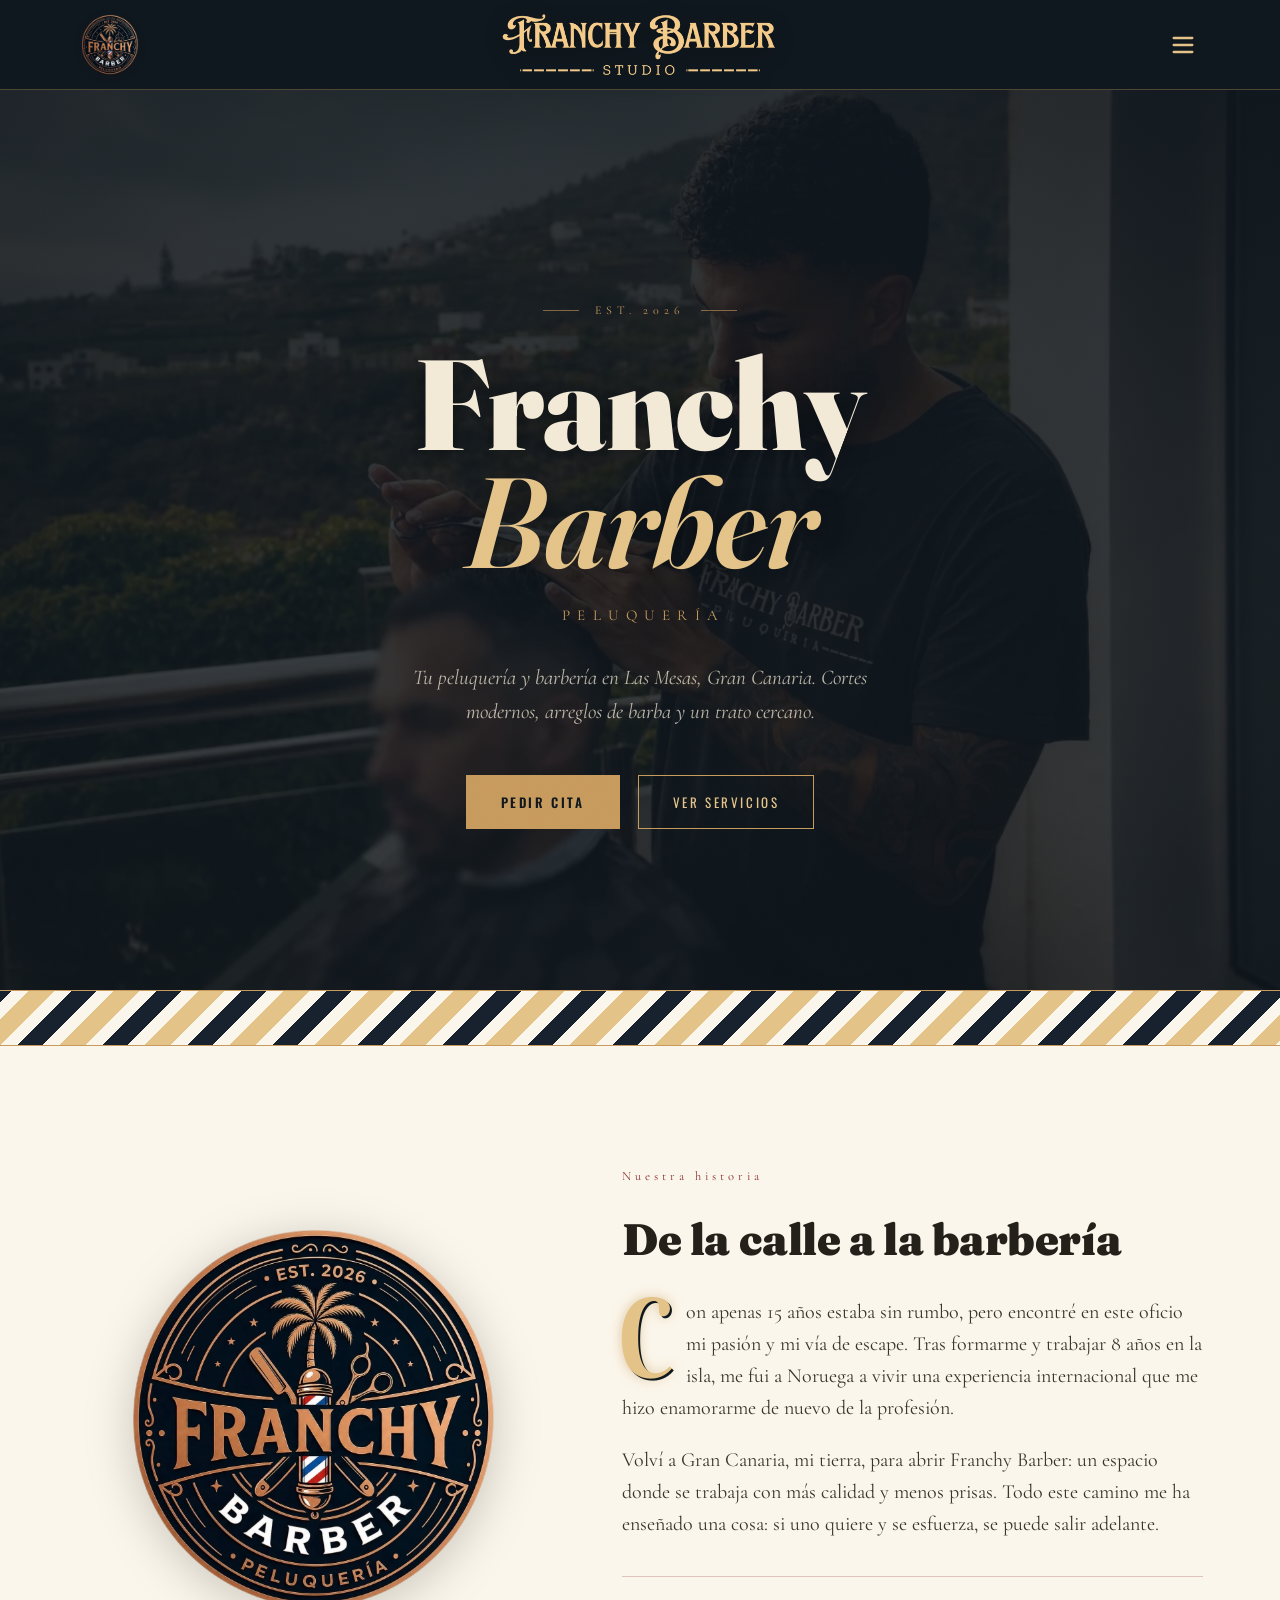
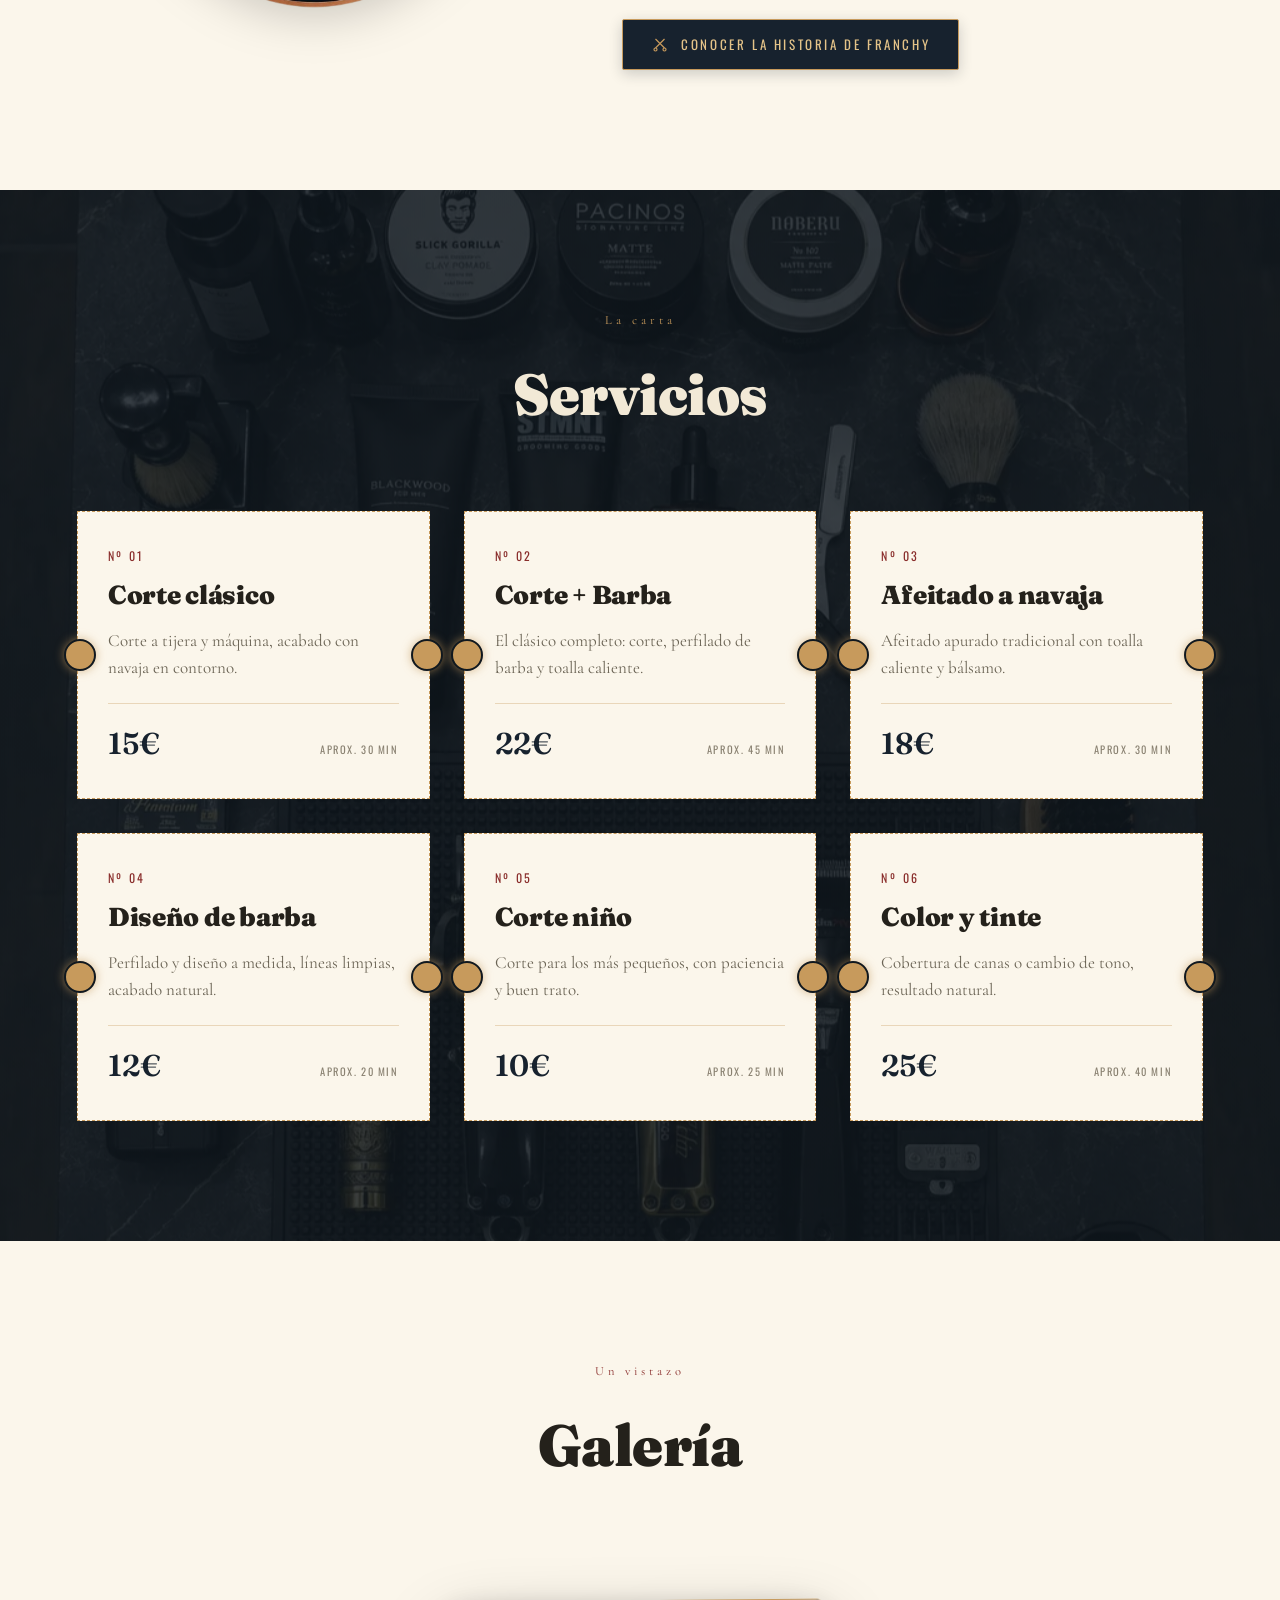
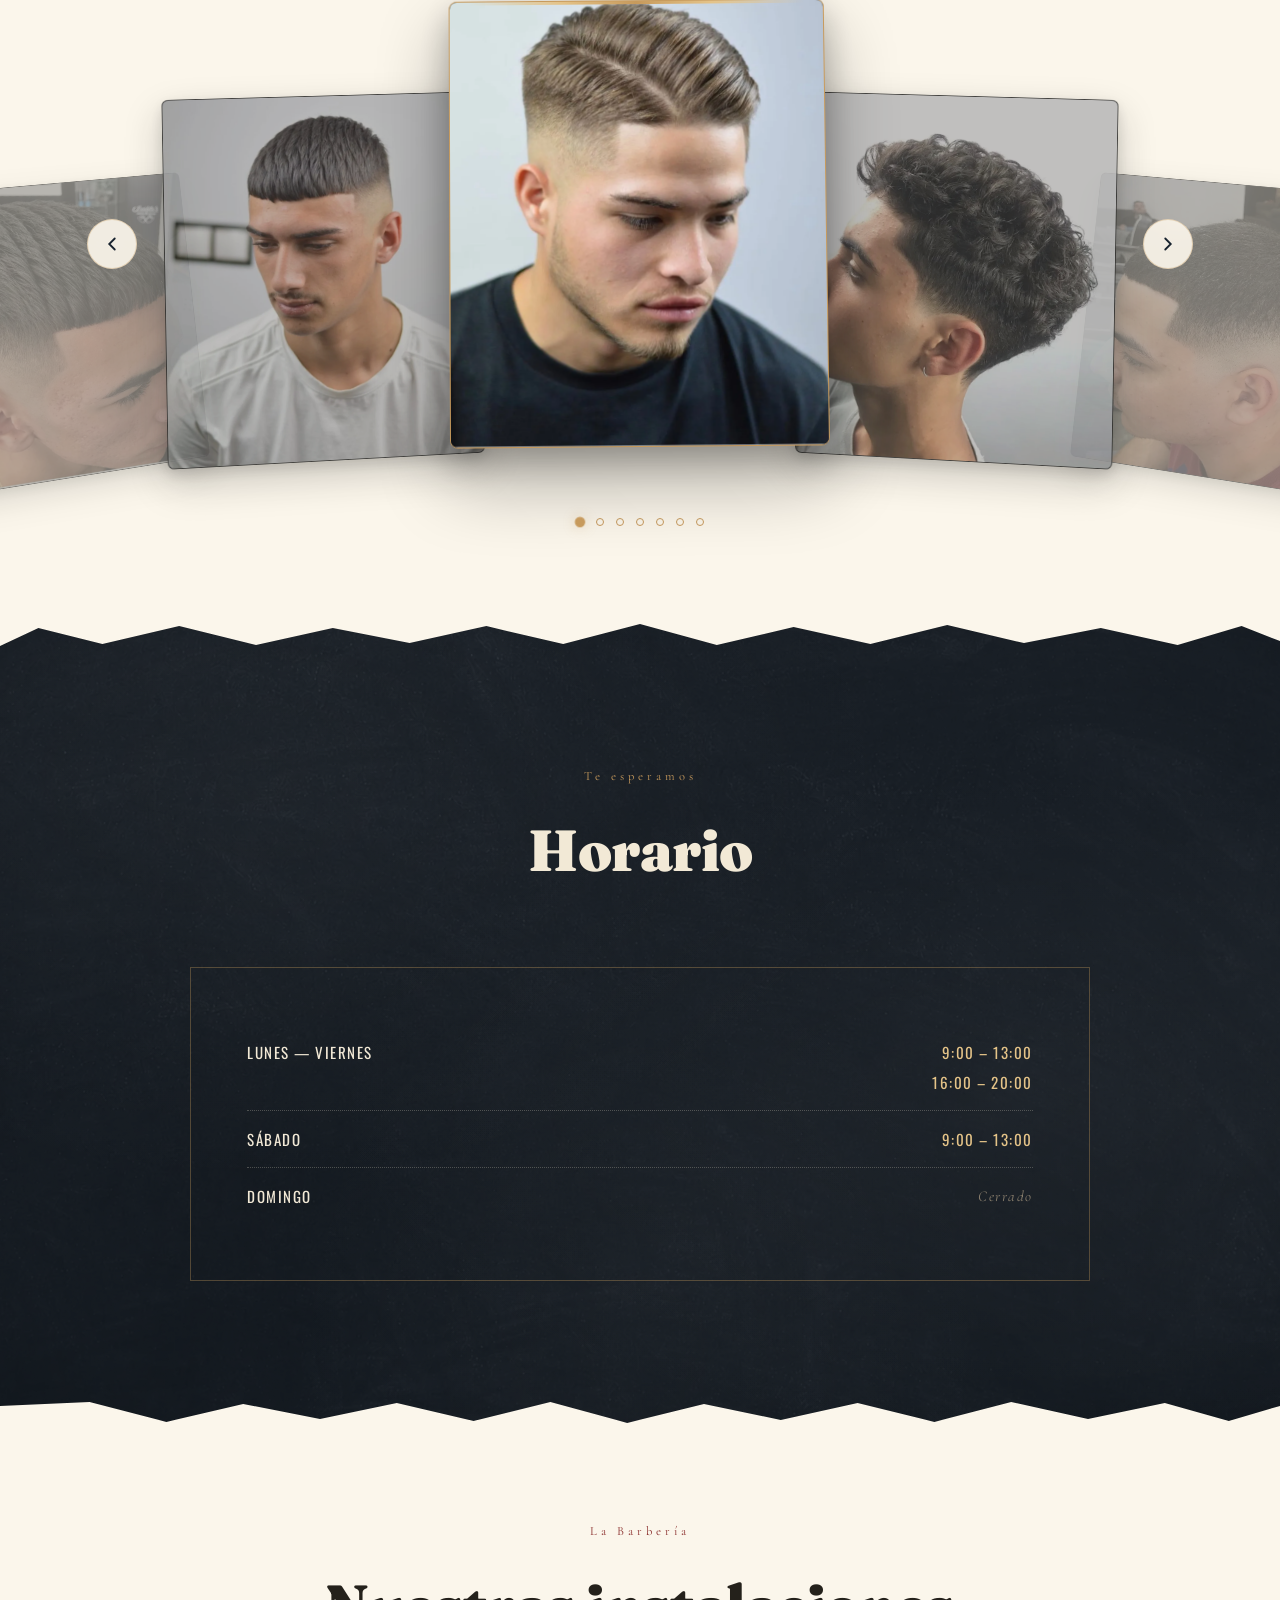
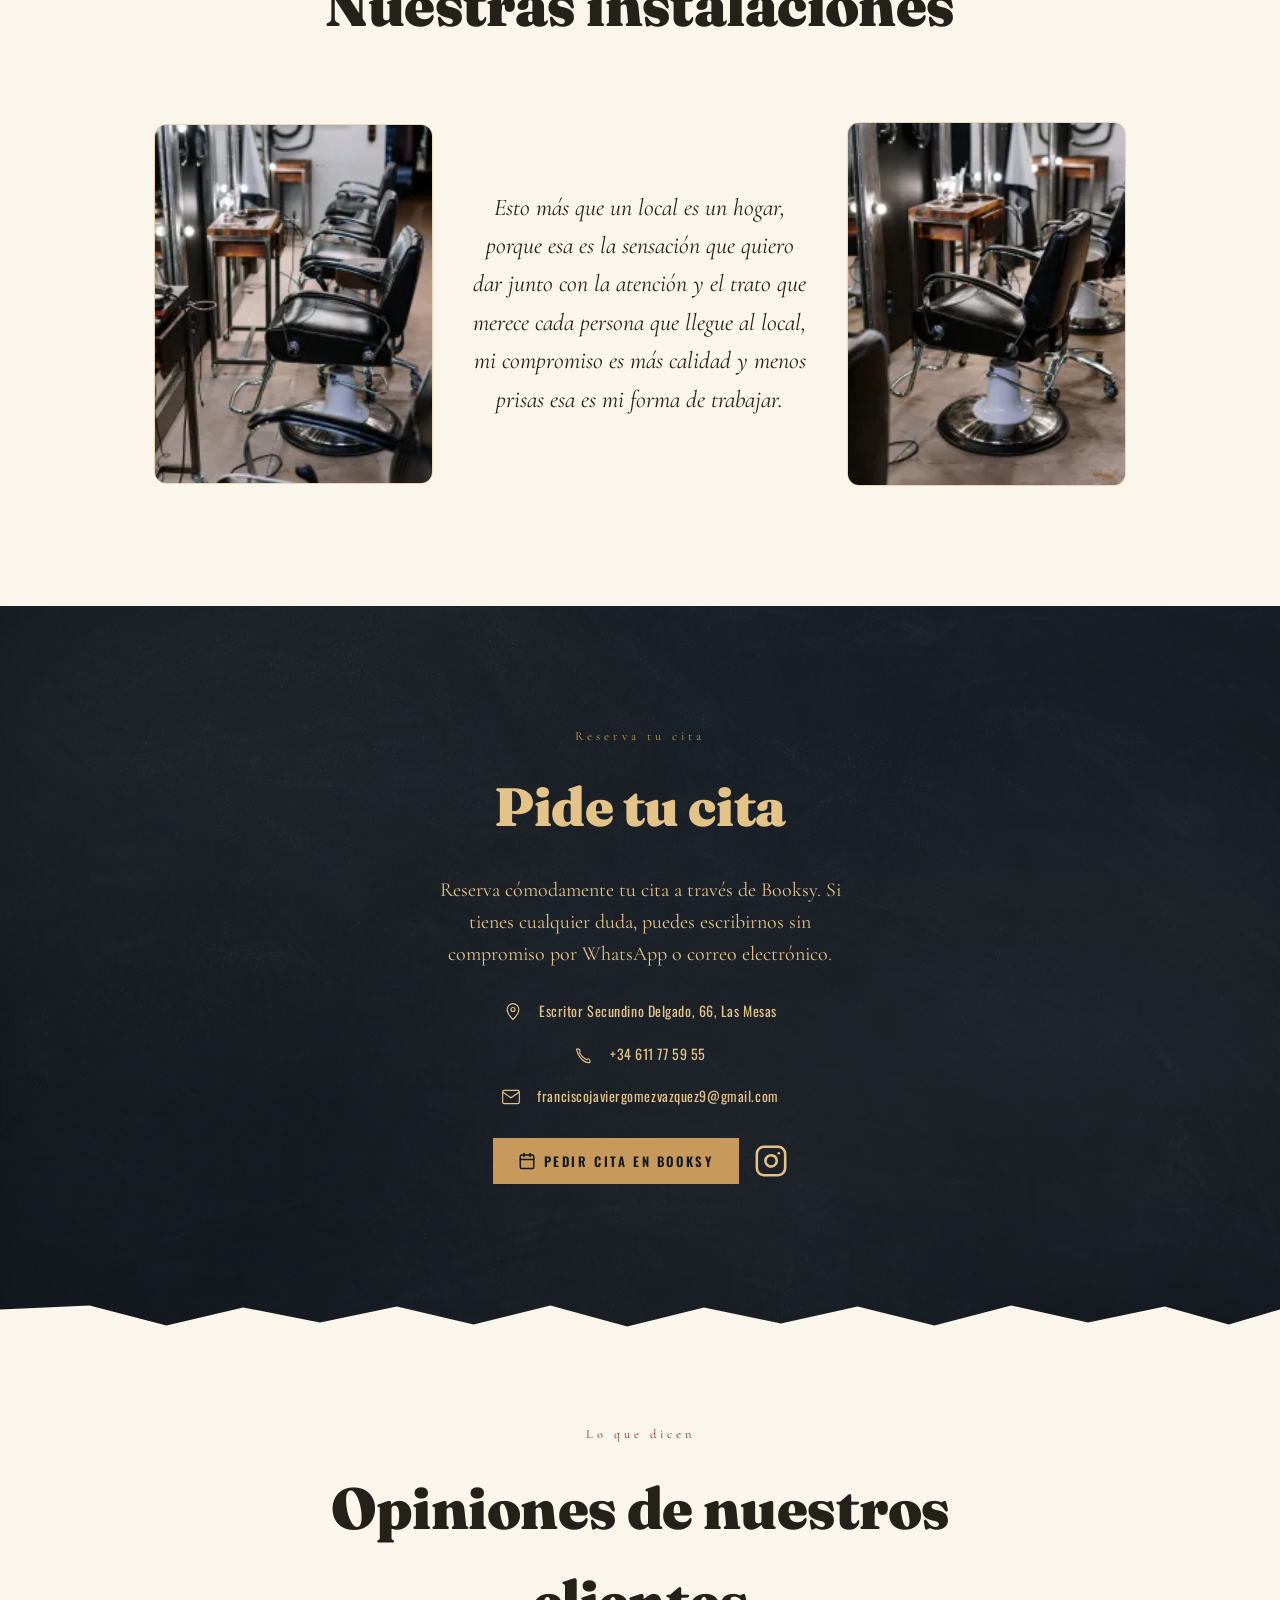
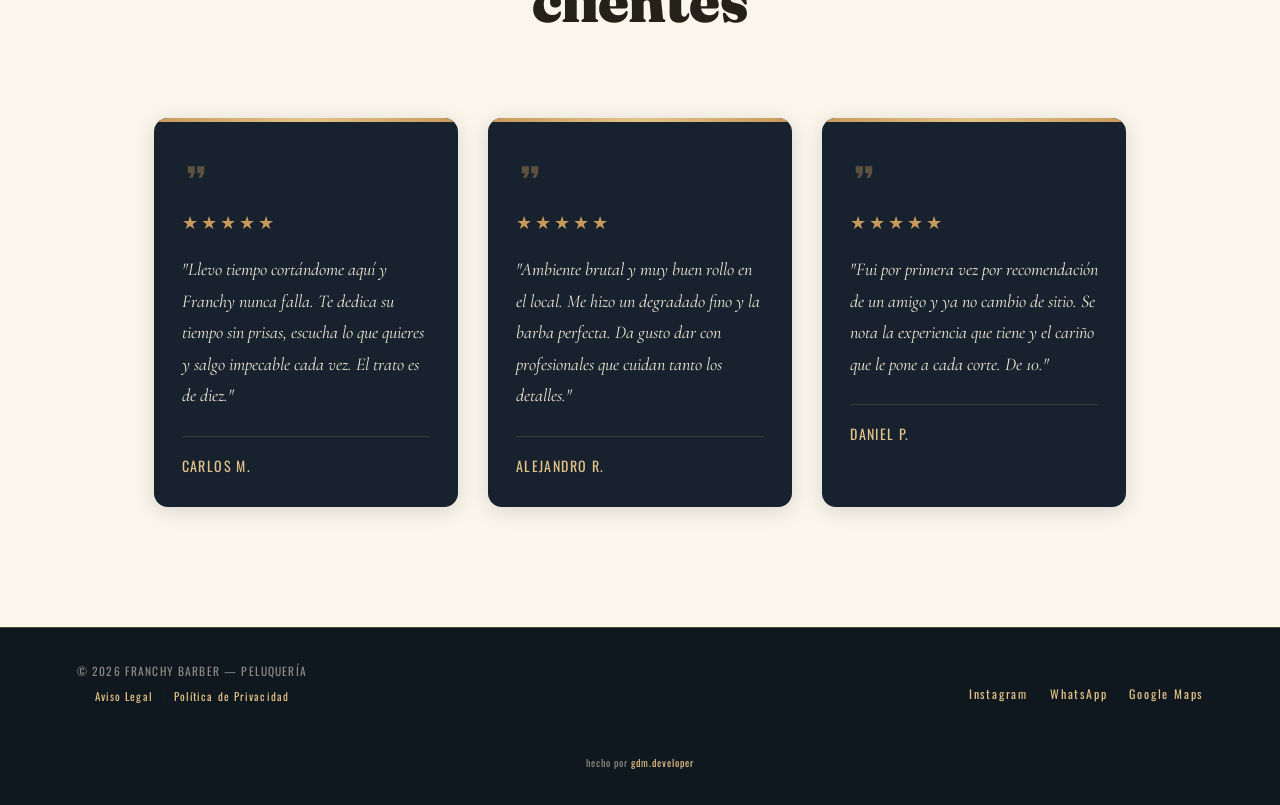
==== commit 57751f44: "Fix audit issues: H1 in historia, lazy loading, unused font removal, AEPD in privacy, JSON-LD schema" ====
--- a/index.html
+++ b/index.html
@@ -27,7 +27,7 @@
 <link rel="preload" as="image" href="img/nuevaportada.webp" type="image/webp">
 <link rel="preconnect" href="https://fonts.googleapis.com">
 <link rel="preconnect" href="https://fonts.gstatic.com" crossorigin>
-<link href="https://fonts.googleapis.com/css2?family=Fraunces:ital,opsz,wght@0,9..144,400;0,9..144,600;0,9..144,900;1,9..144,600&family=Oswald:wght@400;500;600;700&family=Cormorant+Garamond:ital,wght@0,400;0,500;0,600;1,400&family=Berkshire+Swash&family=Pinyon+Script&display=swap" rel="stylesheet">
+<link href="https://fonts.googleapis.com/css2?family=Fraunces:ital,opsz,wght@0,9..144,400;0,9..144,600;0,9..144,900;1,9..144,600&family=Oswald:wght@400;500;600;700&family=Cormorant+Garamond:ital,wght@0,400;0,500;0,600;1,400&family=Berkshire+Swash&display=swap" rel="stylesheet">
 <link rel="stylesheet" href="css/styles.css">
 
 <!-- JSON-LD LocalBusiness -->
@@ -48,6 +48,12 @@
     "postalCode": "35018",
     "addressCountry": "ES"
   },
+  "geo": {
+    "@type": "GeoCoordinates",
+    "latitude": 28.086300,
+    "longitude": -15.485500
+  },
+  "priceRange": "10€ - 25€",
   "openingHoursSpecification": [
     {
       "@type": "OpeningHoursSpecification",
@@ -138,7 +144,7 @@
 <section id="nosotros">
   <div class="about-wrap">
     <div class="badge-circle">
-      <img src="img/logo.webp" alt="Peluquería Franchy Barber Las Mesas Logo" class="about-logo">
+      <img src="img/logo.webp" alt="Peluquería Franchy Barber Las Mesas Logo" class="about-logo" loading="lazy">
     </div>
     <div class="about-text">
       <span class="eyebrow">Nuestra historia</span>
@@ -220,12 +226,12 @@
     <div class="carousel-scene">
       <!-- Reemplaza cada src con la ruta de tu imagen real -->
       <div class="carousel-card"><div class="card-inner"><img src="img/corte1.webp" alt="Corte degradado profesional en peluquería Las Mesas"></div></div>
-      <div class="carousel-card"><div class="card-inner"><img src="img/corte2.webp" alt="Afeitado clásico a navaja en barbería Gran Canaria"></div></div>
-      <div class="carousel-card"><div class="card-inner"><img src="img/corte3.webp" alt="Interior de la peluquería Franchy Barber en Las Mesas"></div></div>
-      <div class="carousel-card"><div class="card-inner"><img src="img/corte4.webp" alt="Trabajo de tijera y peine por peluquero experto"></div></div>
-      <div class="carousel-card"><div class="card-inner"><img src="img/corte5.webp" alt="Herramientas de barbero profesional"></div></div>
-      <div class="carousel-card"><div class="card-inner"><img src="img/corte6.webp" alt="Tratamiento con toalla caliente en barbería"></div></div>
-      <div class="carousel-card"><div class="card-inner"><img src="img/corte7.webp" alt="Corte de pelo moderno en barbería Franchy Barber"></div></div>
+      <div class="carousel-card"><div class="card-inner"><img src="img/corte2.webp" alt="Afeitado clásico a navaja en barbería Gran Canaria" loading="lazy"></div></div>
+      <div class="carousel-card"><div class="card-inner"><img src="img/corte3.webp" alt="Interior de la peluquería Franchy Barber en Las Mesas" loading="lazy"></div></div>
+      <div class="carousel-card"><div class="card-inner"><img src="img/corte4.webp" alt="Trabajo de tijera y peine por peluquero experto" loading="lazy"></div></div>
+      <div class="carousel-card"><div class="card-inner"><img src="img/corte5.webp" alt="Herramientas de barbero profesional" loading="lazy"></div></div>
+      <div class="carousel-card"><div class="card-inner"><img src="img/corte6.webp" alt="Tratamiento con toalla caliente en barbería" loading="lazy"></div></div>
+      <div class="carousel-card"><div class="card-inner"><img src="img/corte7.webp" alt="Corte de pelo moderno en barbería Franchy Barber" loading="lazy"></div></div>
     </div>
     <button class="carousel-btn carousel-prev" aria-label="Imagen anterior">
       <svg viewBox="0 0 24 24" fill="none" stroke="currentColor" stroke-width="2" stroke-linecap="round"><polyline points="15 18 9 12 15 6"/></svg>
@@ -394,3 +400,4 @@
 </body>
 </html>
 
+
--- a/css/styles.css
+++ b/css/styles.css
@@ -651,6 +651,9 @@
     width: 100%; height: 100%;
     object-fit: cover;
     display: block;
+  }
+  .carousel-card img[src*="corte3.webp"] {
+    object-position: left center;
   }
 
   /* Card activa — protagonista */
